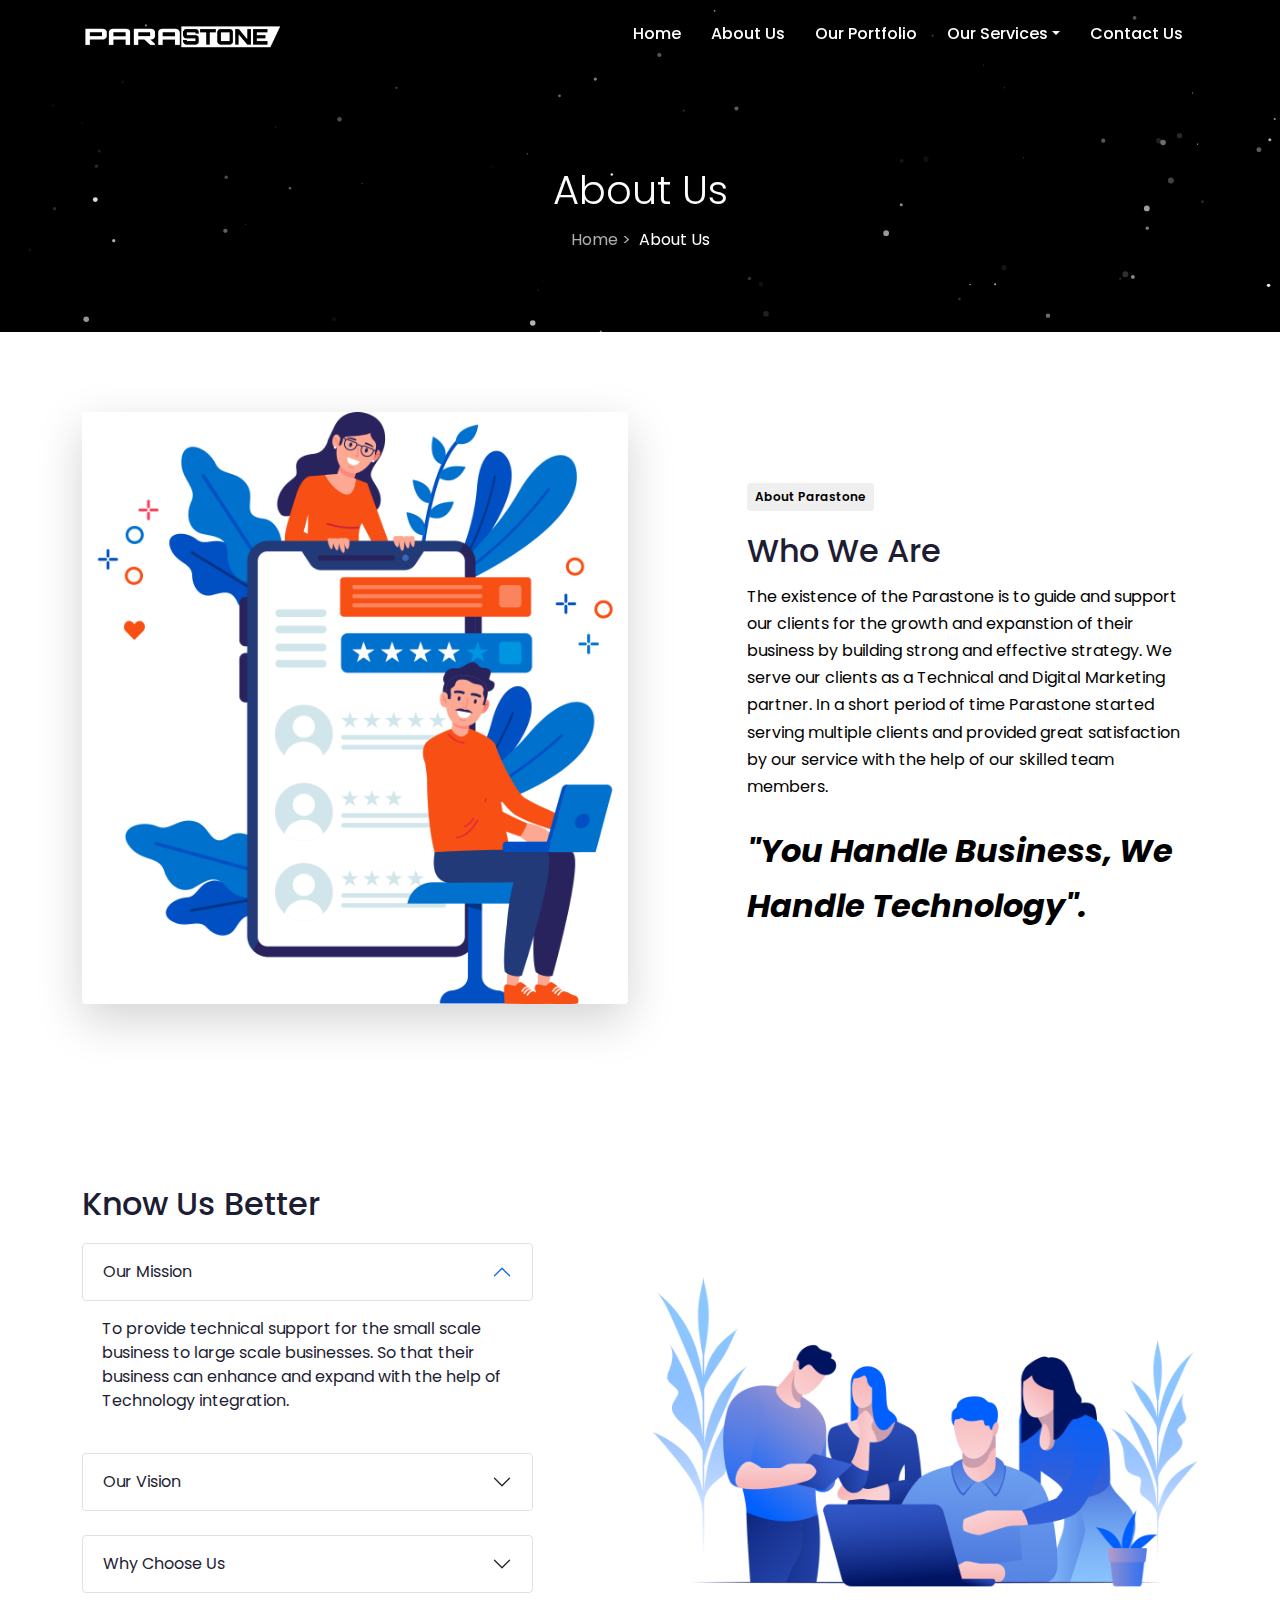
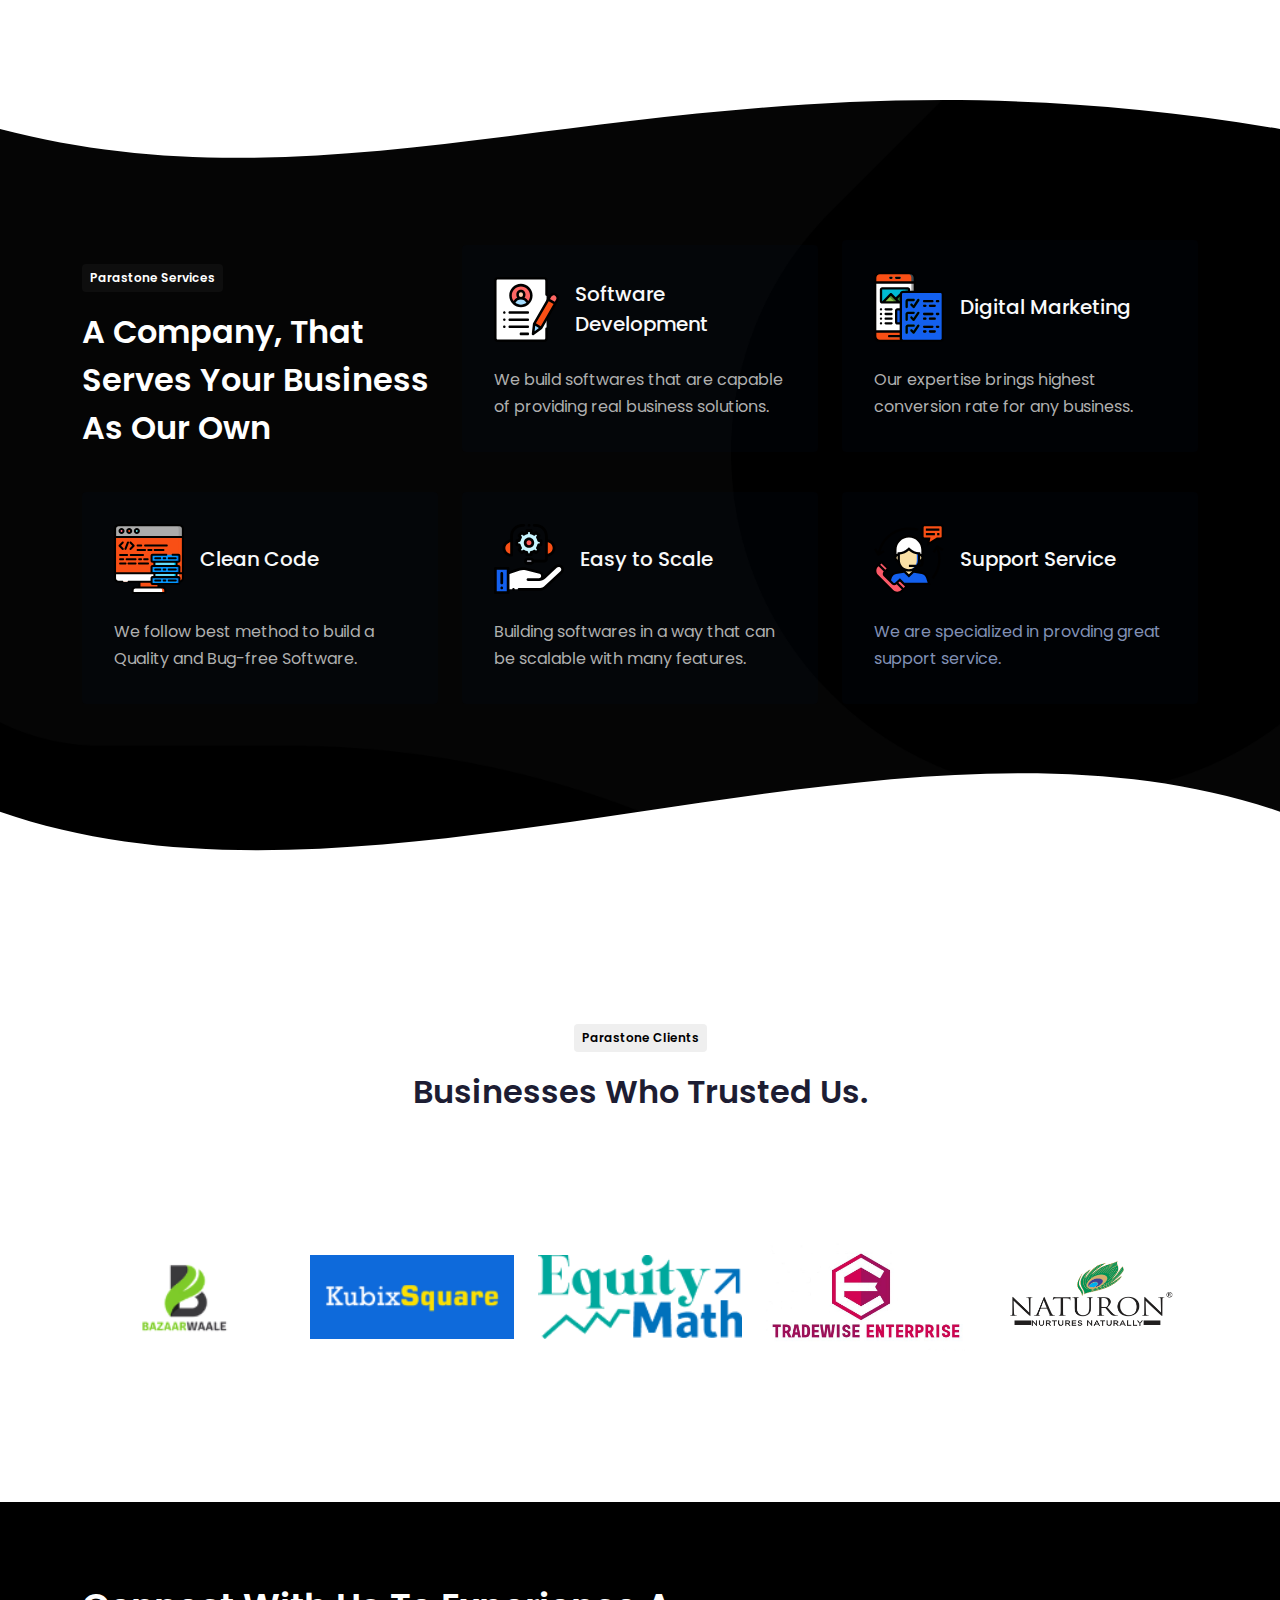
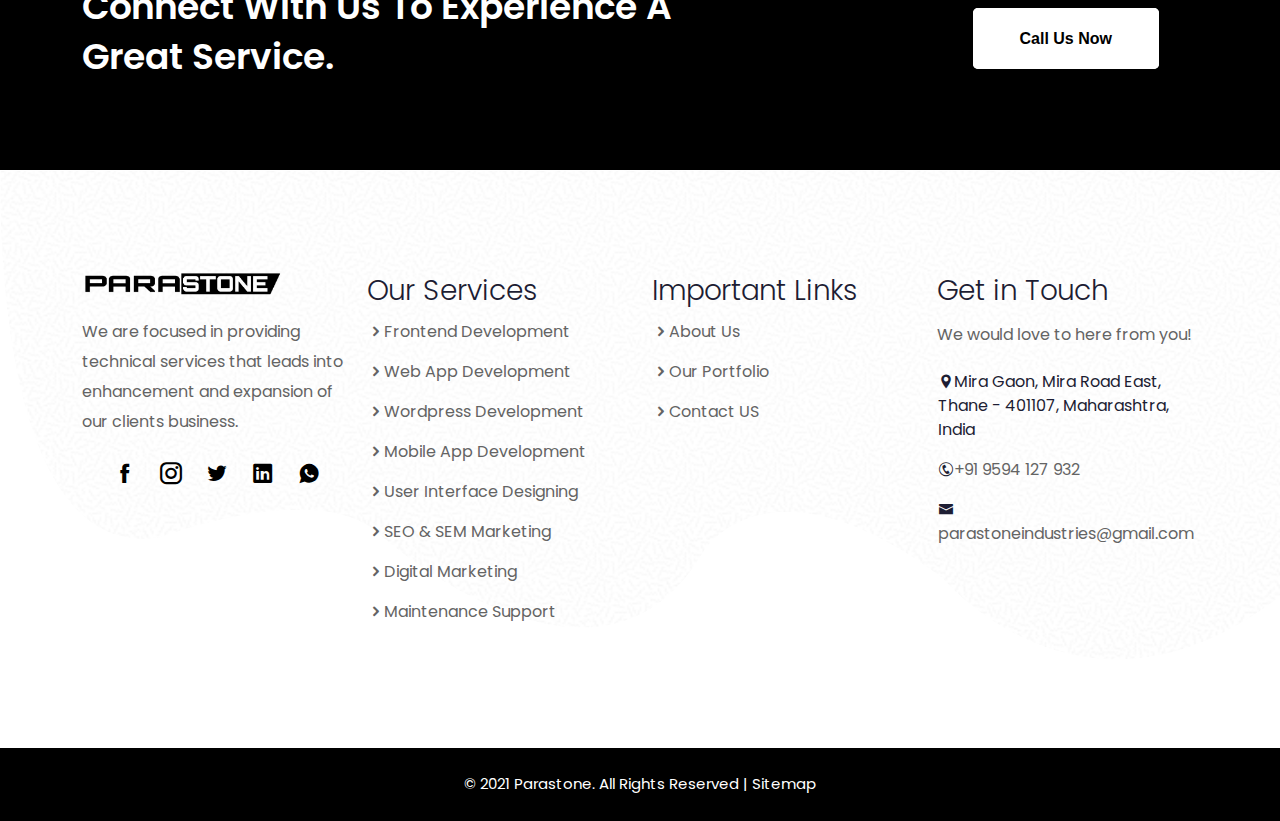
==== about-us.html @ 5f1b4619 "File Change Final" ====
<!DOCTYPE html>
<html lang="en">
  <head>
    <!-- meta tags -->
    <meta charset="utf-8" />
    <meta
      name="keywords"
      content="bootstrap 5, premium, multipurpose, sass, scss, saas, rtl"
    />
    <meta name="description" content="Bootstrap 5 Landing Page Template" />
    <meta name="author" content="www.themeht.com" />
    <meta name="viewport" content="width=device-width, initial-scale=1" />

    <!-- Title -->
    <title>About Us - Parastone</title>

    <!-- Favicon Icon -->
    <link rel="shortcut icon" href="assets/images/brand-logo/favicon.jpeg" />

    <!-- inject css start -->

    <!--== bootstrap -->
    <link
      href="assets/css/bootstrap.min.css"
      rel="stylesheet"
      type="text/css"
    />

    <!--== animate -->
    <link href="assets/css/animate.css" rel="stylesheet" type="text/css" />

    <!--== line-awesome -->
    <link
      href="assets/css/line-awesome.min.css"
      rel="stylesheet"
      type="text/css"
    />

    <!--== themify-icons -->
    <link
      href="assets/css/themify-icons.css"
      rel="stylesheet"
      type="text/css"
    />

    <!--== magnific-popup -->
    <link
      href="assets/css/magnific-popup.css"
      rel="stylesheet"
      type="text/css"
    />

    <!--== owl.carousel -->
    <link href="assets/css/owl.carousel.css" rel="stylesheet" type="text/css" />

    <!--== Iconfont Link -->
    <link rel="stylesheet" href="assets/icofont/icofont.css" />
    <link rel="stylesheet" href="assets/icofont/icofont.min.css" />

    <!--== lightslider -->
    <link
      href="assets/css/lightslider.min.css"
      rel="stylesheet"
      type="text/css"
    />

    <!--== spacing -->
    <link href="assets/css/spacing.css" rel="stylesheet" type="text/css" />

    <!--== theme.min -->
    <link href="assets/css/theme.min.css" rel="stylesheet" />

    <!-- inject css end -->
  </head>

  <body>
    <!-- page wrapper start -->

    <div class="page-wrapper">
      <!-- preloader start -->

      <div id="ht-preloader">
        <div class="loader clear-loader">
          <span></span>
          <span></span>
          <p>Parastone</p>
        </div>
      </div>

      <!-- preloader end -->

      <!--header start-->

      <header class="site-header navbar-dark">
        <div id="header-wrap" class="position-absolute w-100 z-index-1">
          <div class="container">
            <div class="row">
              <!--menu start-->
              <div class="col">
                <nav class="navbar navbar-expand-lg">
                  <a
                    class="navbar-brandlogo text-white h2 mb-0"
                    href="index.html"
                  >
                    <img
                      class="img-fluid"
                      src="assets/images/brand-logo/logo-transparent-invert.png"
                      alt="Parastone"
                      title="Parastone Logo"
                    />
                  </a>
                  <button
                    class="navbar-toggler"
                    type="button"
                    data-bs-toggle="collapse"
                    data-bs-target="#navbarNav"
                    aria-expanded="false"
                    aria-label="Toggle navigation"
                  >
                    <span class="navbar-toggler-icon"></span>
                  </button>
                  <div class="collapse navbar-collapse" id="navbarNav">
                    <ul class="navbar-nav ms-auto">
                      <li class="nav-item">
                        <a class="nav-link active" href="index.html">Home</a>
                      </li>
                      <li class="nav-item">
                        <a class="nav-link" href="about-us.html">About Us</a>
                      </li>

                      <li class="nav-item">
                        <a class="nav-link" href="our-portfolio.html"
                          >Our Portfolio</a
                        >
                      </li>

                      <li class="nav-item dropdown">
                        <a
                          class="nav-link dropdown-toggle"
                          href="#"
                          data-bs-toggle="dropdown"
                          >Our Services</a
                        >
                        <ul class="dropdown-menu">
                          <li>
                            <a
                              class="dropdown-item"
                              href="frontend-development.html"
                              >Frontend Development</a
                            >
                          </li>
                          <li>
                            <a
                              class="dropdown-item"
                              href="webapp-development.html"
                              >Web App Development</a
                            >
                          </li>
                          <li>
                            <a
                              class="dropdown-item"
                              href="wordpress-development.html"
                              >Wordpress Development</a
                            >
                          </li>
                          <li>
                            <a
                              class="dropdown-item"
                              href="mobileapp-development.html"
                              >Mobile App Development</a
                            >
                          </li>
                          <li>
                            <a
                              class="dropdown-item"
                              href="user-interface-designing.html"
                              >User Interface Designing</a
                            >
                          </li>
                          <li>
                            <a
                              class="dropdown-item"
                              href="seo-sem-marketing.html"
                              >SEO & SEM Marketing</a
                            >
                          </li>
                          <li>
                            <a
                              class="dropdown-item"
                              href="digital-marketing.html"
                              >Digital Marketing</a
                            >
                          </li>
                          <li>
                            <a
                              class="dropdown-item"
                              href="maintenance-support.html"
                              >Maintenance Support</a
                            >
                          </li>
                        </ul>
                      </li>
                      <li class="nav-item">
                        <a class="nav-link" href="contact-us.html"
                          >Contact Us</a
                        >
                      </li>
                    </ul>
                  </div>
                </nav>
              </div>
              <!--menu end-->
            </div>
          </div>
        </div>
      </header>

      <!--header end-->

      <!--hero section start-->

      <section class="position-relative">
        <div id="particles-js" class="other-page-hero"></div>
        <div class="container">
          <div class="row text-center">
            <div class="col page-banner-text">
              <h1>About Us</h1>
              <nav aria-label="breadcrumb">
                <ol
                  class="
                    breadcrumb
                    justify-content-center
                    bg-transparent
                    p-0
                    m-0
                  "
                >
                  <li class="breadcrumb-item">
                    <a class="breadcrumb-prev-page" href="index.html">Home ></a>
                  </li>
                  <li class="breadcrumb-item">About Us</li>
                </ol>
              </nav>
            </div>
          </div>
          <!-- / .row -->
        </div>
        <!-- / .container -->
      </section>

      <!--hero section end-->

      <!--body content start-->

      <div class="page-content">
        <!--about start-->

        <section class="pb-11">
          <div class="container">
            <div class="row align-items-center justify-content-between">
              <div class="col-12 col-lg-6 mb-6 mb-lg-0">
                <div class="row align-items-center">
                  <div class="col-12">
                    <img
                      src="assets/images/about/02.png"
                      class="img-fluid rounded shadow-lg"
                      alt="Parastone - About Us Hero Banner"
                    />
                  </div>
                </div>
              </div>
              <div class="col-12 col-lg-6 col-xl-5">
                <div>
                  <span class="badge badge-primary-soft p-2 font-w-6">
                    About Parastone
                  </span>
                  <h2 class="mt-3 font-w-5">Who We Are</h2>
                  <p class="mb-0 text-black">
                    The existence of the Parastone is to guide and support our
                    clients for the growth and expanstion of their business by
                    building strong and effective strategy. We serve our clients
                    as a Technical and Digital Marketing partner. In a short
                    period of time Parastone started serving multiple clients
                    and provided great satisfaction by our service with the help
                    of our skilled team members.
                  </p>

                  <p class="mt-4 mb-0 text-black text-custom">
                    "You Handle Business, We Handle Technology".
                  </p>
                </div>
              </div>
            </div>
          </div>
        </section>

        <!--about end-->

        <!--counter start-->

        <section>
          <div class="container">
            <h2 class="mt-3 font-w-5">Know Us Better</h2>
            <div class="row align-items-center justify-content-between">
              <div class="col-12 col-lg-6 col-xl-5">
                <div class="accordion" id="accordion">
                  <div class="accordion-item mb-4">
                    <h2 class="accordion-header" id="headingOne">
                      <button
                        class="
                          accordion-button
                          border
                          mb-0
                          bg-transparent
                          rounded
                          text-dark
                        "
                        type="button"
                        data-bs-toggle="collapse"
                        data-bs-target="#collapseOne"
                        aria-expanded="true"
                        aria-controls="collapseOne"
                      >
                        Our Mission
                      </button>
                    </h2>
                    <div
                      id="collapseOne"
                      class="accordion-collapse border-0 collapse show"
                      aria-labelledby="headingOne"
                      data-bs-parent="#accordion"
                    >
                      <div class="accordion-body">
                        To provide technical support for the small scale
                        business to large scale businesses. So that their
                        business can enhance and expand with the help of
                        Technology integration.
                      </div>
                    </div>
                  </div>
                  <div class="accordion-item mb-4">
                    <h2 class="accordion-header" id="headingTwo">
                      <button
                        class="
                          accordion-button
                          border
                          mb-0
                          bg-transparent
                          rounded
                          text-dark
                          collapsed
                        "
                        type="button"
                        data-bs-toggle="collapse"
                        data-bs-target="#collapseTwo"
                        aria-expanded="false"
                        aria-controls="collapseTwo"
                      >
                        Our Vision
                      </button>
                    </h2>
                    <div
                      id="collapseTwo"
                      class="accordion-collapse border-0 collapse"
                      aria-labelledby="headingTwo"
                      data-bs-parent="#accordion"
                    >
                      <div class="accordion-body">
                        To be most recognised, trusted and reliable Information
                        Technology and Digital Marketing service provider
                        company globally.
                      </div>
                    </div>
                  </div>
                  <div class="accordion-item">
                    <h2 class="accordion-header" id="headingThree">
                      <button
                        class="
                          accordion-button
                          border
                          mb-0
                          bg-transparent
                          rounded
                          text-dark
                          collapsed
                        "
                        type="button"
                        data-bs-toggle="collapse"
                        data-bs-target="#collapseThree"
                        aria-expanded="false"
                        aria-controls="collapseThree"
                      >
                        Why Choose Us
                      </button>
                    </h2>
                    <div
                      id="collapseThree"
                      class="accordion-collapse border-0 collapse"
                      aria-labelledby="headingThree"
                      data-bs-parent="#accordion"
                    >
                      <div class="accordion-body">
                        We analyze, plan and develop software solutions that
                        help the companies to focus on their businesses and
                        build strategical digital marketing funnels which brings
                        organic leads for the growth of the company.
                      </div>
                    </div>
                  </div>
                </div>
              </div>
              <div class="col-12 col-lg-6 mb-8 mb-lg-0">
                <div class="row">
                  <div class="about-us-section-two">
                    <img
                      class="img-fluid"
                      src="assets/images/about/parastone_about_image_2.png"
                      alt="Parastone - Know Us Better Banner"
                    />
                  </div>
                </div>
              </div>
            </div>
          </div>
        </section>

        <!--counter end-->

        <!--services start-->

        <section
          class="custom-pt-1 custom-pb-2 bg-dark position-relative"
          data-bg-img="assets/images/bg/02.png"
        >
          <div class="container">
            <div class="row align-items-end">
              <div class="col-lg-4 col-md-6 mb-8 mb-lg-0 text-white">
                <div>
                  <span
                    class="badge badge-primary-soft p-2 font-w-6 text-white"
                  >
                    Parastone Services
                  </span>
                  <h2 class="mt-3 mb-0">
                    A Company, That Serves Your Business As Our Own
                  </h2>
                </div>
              </div>
              <div class="col-lg-4 col-md-6">
                <div class="bg-primary-soft rounded p-5">
                  <div class="d-flex align-items-center mb-4">
                    <div class="me-3">
                      <img
                        class="img-fluid"
                        src="assets/images/icon/01.svg"
                        alt="Parastone Software Development Service"
                      />
                    </div>
                    <h5 class="m-0 text-light">Software Development</h5>
                  </div>
                  <p class="mb-0 grey-text">
                    We build softwares that are capable of providing real
                    business solutions.
                  </p>
                </div>
              </div>
              <div class="col-lg-4 col-md-6 mt-6 mt-md-0">
                <div class="bg-primary-soft rounded p-5">
                  <div class="d-flex align-items-center mb-4">
                    <div class="me-3">
                      <img
                        class="img-fluid"
                        src="assets/images/icon/02.svg"
                        alt="Parastone Digital Marketing Service"
                      />
                    </div>
                    <h5 class="m-0 text-light">Digital Marketing</h5>
                  </div>
                  <p class="mb-0 grey-text">
                    Our expertise brings highest conversion rate for any
                    business.
                  </p>
                </div>
              </div>
              <div class="col-lg-4 col-md-6 mt-6">
                <div class="bg-primary-soft rounded p-5">
                  <div class="d-flex align-items-center mb-4">
                    <div class="me-3">
                      <img
                        class="img-fluid"
                        src="assets/images/icon/03.svg"
                        alt="Clean Code"
                      />
                    </div>
                    <h5 class="m-0 text-light">Clean Code</h5>
                  </div>
                  <p class="mb-0 grey-text">
                    We follow best method to build a Quality and Bug-free
                    Software.
                  </p>
                </div>
              </div>
              <div class="col-lg-4 col-md-6 mt-6">
                <div class="bg-primary-soft rounded p-5">
                  <div class="d-flex align-items-center mb-4">
                    <div class="me-3">
                      <img
                        class="img-fluid"
                        src="assets/images/icon/04.svg"
                        alt="Easy to Scale Softwares"
                      />
                    </div>
                    <h5 class="m-0 text-light">Easy to Scale</h5>
                  </div>
                  <p class="mb-0 grey-text">
                    Building softwares in a way that can be scalable with many
                    features.
                  </p>
                </div>
              </div>
              <div class="col-lg-4 col-md-6 mt-6">
                <div class="bg-primary-soft rounded p-5">
                  <div class="d-flex align-items-center mb-4">
                    <div class="me-3">
                      <img
                        class="img-fluid"
                        src="assets/images/icon/05.svg"
                        alt="Support Service"
                      />
                    </div>
                    <h5 class="m-0 text-light">Support Service</h5>
                  </div>
                  <p class="mb-0">
                    We are specialized in provding great support service.
                  </p>
                </div>
              </div>
            </div>
          </div>
          <div class="shape-1" style="height: 150px; overflow: hidden">
            <svg
              viewBox="0 0 500 150"
              preserveAspectRatio="none"
              style="height: 100%; width: 100%"
            >
              <path
                d="M0.00,49.98 C150.00,150.00 271.49,-50.00 500.00,49.98 L500.00,0.00 L0.00,0.00 Z"
                style="stroke: none; fill: #fff"
              ></path>
            </svg>
          </div>
          <div class="shape-1 bottom" style="height: 200px; overflow: hidden">
            <svg
              viewBox="0 0 500 150"
              preserveAspectRatio="none"
              style="height: 100%; width: 100%"
            >
              <path
                d="M0.00,49.98 C150.00,150.00 349.20,-50.00 500.00,49.98 L500.00,150.00 L0.00,150.00 Z"
                style="stroke: none; fill: #fff"
              ></path>
            </svg>
          </div>
        </section>

        <!--services end-->

        <!--client start-->

        <section class="text-center">
          <div class="container">
            <div class="row justify-content-center text-center">
              <div class="col-12 col-md-12 col-lg-8 mb-8 mb-lg-0">
                <div class="mb-8">
                  <span class="badge badge-primary-soft p-2 font-w-6">
                    Parastone Clients
                  </span>
                  <h2 class="mt-3">Businesses Who Trusted Us.</h2>
                </div>
              </div>
            </div>
            <div class="row">
              <div class="col-xs-12 col-sm-12 col-md-6 col-lg col-xl">
                <div class="clients-logo">
                  <img
                    class="img-fluid"
                    src="assets/images/client/bazaarwaale-logo.png"
                    alt="BazaarWaale"
                  />
                </div>
              </div>
              <div class="col-xs-12 col-sm-12 col-md-6 col-lg col-xl">
                <div class="clients-logo">
                  <img
                    class="img-fluid"
                    src="assets/images/client/kubixsquare-logo.png"
                    alt="KubixSquare"
                  />
                </div>
              </div>
              <div class="col-xs-12 col-sm-12 col-md-6 col-lg col-xl">
                <div class="clients-logo">
                  <img
                    class="img-fluid"
                    src="assets/images/client/equitymathlogo.png"
                    alt="Equity Math"
                  />
                </div>
              </div>
              <div class="col-xs-12 col-sm-12 col-md-6 col-lg col-xl">
                <div class="clients-logo">
                  <img
                    class="img-fluid"
                    src="assets/images/client/tradewise-logo.jpeg"
                    alt="Tradewise Enterprise"
                  />
                </div>
              </div>
              <div class="col-xs-12 col-sm-12 col-md-6 col-lg col-xl">
                <div class="clients-logo">
                  <img
                    class="img-fluid"
                    src="assets/images/client/naturonlogo.png"
                    alt="Naturon Healthcare Limited"
                  />
                </div>
              </div>
            </div>
          </div>
        </section>

        <!--client end-->

        <!-- Quote Section Starts -->
        <div class="section-nine">
          <div class="container">
            <div class="row">
              <div class="col-lg-7">
                <div class="section-nine-content">
                  <h2>Connect With Us To Experience A Great Service.</h2>
                </div>
              </div>

              <div class="col-lg-5">
                <div class="section-nine-contact-btn">
                  <a href="tel:+919594127932">Call Us Now</a>
                </div>
              </div>
            </div>
          </div>
        </div>

        <!-- Quote Section Ends -->
      </div>

      <!--body content end-->

      <!-- Footer Starts -->

      <footer>
        <div
          id="footer-one"
          style="
            background-image: url('assets/images/footer-image/footer1_bg.png');
            background-repeat: no-repeat;
            object-fit: cover;
          "
        >
          <div class="top-footer">
            <div class="container">
              <div class="row">
                <div class="col-lg-3 col-sm-6 col-12">
                  <div id="footer-image">
                    <img
                      width="200"
                      src="assets/images/brand-logo/logo-transparent.png"
                    />
                  </div>

                  <div class="company-address">
                    We are focused in providing technical services that leads
                    into enhancement and expansion of our clients business.
                  </div>

                  <ul class="footer-social-media">
                    <li>
                      <a
                        href="https://www.facebook.com/parastone.in"
                        target="_blank"
                        ><i class="icofont-facebook"></i
                      ></a>
                    </li>

                    <li>
                      <a
                        href="https://www.instagram.com/parastone/"
                        target="_blank"
                        ><i class="icofont-instagram"></i
                      ></a>
                    </li>

                    <li>
                      <a href="https://twitter.com/parastone_in" target="_blank"
                        ><i class="icofont-twitter"></i
                      ></a>
                    </li>

                    <li>
                      <a href="#" target="_blank"
                        ><i class="icofont-linkedin"></i
                      ></a>
                    </li>

                    <li>
                      <a href="https://wa.me/+919594127932" target="_blank"
                        ><i class="icofont-whatsapp"></i
                      ></a>
                    </li>
                  </ul>
                </div>

                <div class="col-lg-3 col-sm-6 col-12">
                  <div class="footer-list-title">
                    <h3>Our Services</h3>
                    <div class="footer-list">
                      <ul>
                        <li>
                          <a href="frontend-development.html"
                            ><i class="icofont-rounded-right"></i>Frontend
                            Development</a
                          >
                        </li>

                        <li>
                          <a href="webapp-development.html"
                            ><i class="icofont-rounded-right"></i>Web App
                            Development</a
                          >
                        </li>

                        <li>
                          <a href="wordpress-development.html"
                            ><i class="icofont-rounded-right"></i>Wordpress
                            Development</a
                          >
                        </li>

                        <li>
                          <a href="mobileapp-development.html"
                            ><i class="icofont-rounded-right"></i>Mobile App
                            Development</a
                          >
                        </li>

                        <li>
                          <a href="user-interface-designing.html"
                            ><i class="icofont-rounded-right"></i>User Interface
                            Designing</a
                          >
                        </li>
                        <li>
                          <a href="seo-sem-marketing.html"
                            ><i class="icofont-rounded-right"></i>SEO & SEM
                            Marketing</a
                          >
                        </li>
                        <li>
                          <a href="digital-marketing.html"
                            ><i class="icofont-rounded-right"></i>Digital
                            Marketing</a
                          >
                        </li>

                        <li>
                          <a href="maintenance-support.html"
                            ><i class="icofont-rounded-right"></i>Maintenance
                            Support</a
                          >
                        </li>
                      </ul>
                    </div>
                  </div>
                </div>

                <div class="col-lg-3 col-sm-6 col-12">
                  <div class="footer-list-title">
                    <h3>Important Links</h3>
                    <div class="footer-list">
                      <ul>
                        <li>
                          <a href="about-us.html"
                            ><i class="icofont-rounded-right"></i>About Us</a
                          >
                        </li>

                        <li>
                          <a href="our-portfolio.html"
                            ><i class="icofont-rounded-right"></i>Our
                            Portfolio</a
                          >
                        </li>

                        <li>
                          <a href="contact-us.html"
                            ><i class="icofont-rounded-right"></i>Contact US</a
                          >
                        </li>
                      </ul>
                    </div>
                  </div>
                </div>

                <div class="col-lg-3 col-sm-6 col-12">
                  <div class="footer-list-title">
                    <h3>Get in Touch</h3>

                    <div class="company-address">
                      We would love to here from you!
                    </div>
                    <div class="footer-list">
                      <ul>
                        <li>
                          <i class="icofont-location-pin icon-space"></i
                          ><span class="contact-details"
                            >Mira Gaon, Mira Road East, Thane - 401107,
                            Maharashtra, India</span
                          >
                        </li>

                        <li>
                          <i class="icofont-phone-circle icon-space"></i
                          ><span class="contact-details"
                            ><a href="tel:+919594127932">+91 9594 127 932</a>
                          </span>
                        </li>

                        <li>
                          <i class="icofont-envelope icon-space"></i>
                          <span class="contact-details"
                            ><a href="mailto:parastoneindustries@gmail.com"
                              >parastoneindustries@gmail.com</a
                            ></span
                          >
                        </li>
                      </ul>
                    </div>
                  </div>
                </div>
              </div>
            </div>
          </div>
        </div>

        <div class="footer-bottom">
          <div class="container">
            <div class="copyright">
              © 2021 Parastone. All Rights Reserved |
              <span><a href="sitemap.html">Sitemap</a></span>
            </div>
          </div>
        </div>
      </footer>
      <!--footer end-->
    </div>

    <!-- page wrapper end -->

    <!--back-to-top start-->

    <div class="scroll-top">
      <a class="smoothscroll" href="#top"><i class="las la-angle-up"></i></a>
    </div>

    <!--back-to-top end-->

    <!-- inject js start -->

    <script src="assets/js/theme-plugin.js"></script>
    <script src="assets/js/theme-script.js"></script>

    <!-- inject js end -->
  </body>
</html>
---- assets/css/line-awesome.min.css ----
.la,.lab,.lad,.lal,.lar,.las{-moz-osx-font-smoothing:grayscale;-webkit-font-smoothing:antialiased;display:inline-block;font-style:normal;font-variant:normal;text-rendering:auto;line-height:1}.la-lg{font-size:1.33333em;line-height:.75em;vertical-align:-.0667em}.la-xs{font-size:.75em}.la-sm{font-size:.875em}.la-1x{font-size:1em}.la-2x{font-size:2em}.la-3x{font-size:3em}.la-4x{font-size:4em}.la-5x{font-size:5em}.la-6x{font-size:6em}.la-7x{font-size:7em}.la-8x{font-size:8em}.la-9x{font-size:9em}.la-10x{font-size:10em}.la-fw{text-align:center;width:1.25em}.la-ul{list-style-type:none;margin-left:2.5em;padding-left:0}.la-ul>li{position:relative}.la-li{left:-2em;position:absolute;text-align:center;width:2em;line-height:inherit}.la-border{border:solid .08em #eee;border-radius:.1em;padding:.2em .25em .15em}.la-pull-left{float:left}.la-pull-right{float:right}.la.la-pull-left,.lab.la-pull-left,.lal.la-pull-left,.lar.la-pull-left,.las.la-pull-left{margin-right:.3em}.la.la-pull-right,.lab.la-pull-right,.lal.la-pull-right,.lar.la-pull-right,.las.la-pull-right{margin-left:.3em}.la-spin{-webkit-animation:la-spin 2s infinite linear;animation:la-spin 2s infinite linear}.la-pulse{-webkit-animation:la-spin 1s infinite steps(8);animation:la-spin 1s infinite steps(8)}@-webkit-keyframes la-spin{0%{-webkit-transform:rotate(0);transform:rotate(0)}100%{-webkit-transform:rotate(360deg);transform:rotate(360deg)}}@keyframes la-spin{0%{-webkit-transform:rotate(0);transform:rotate(0)}100%{-webkit-transform:rotate(360deg);transform:rotate(360deg)}}.la-rotate-90{-webkit-transform:rotate(90deg);transform:rotate(90deg)}.la-rotate-180{-webkit-transform:rotate(180deg);transform:rotate(180deg)}.la-rotate-270{-webkit-transform:rotate(270deg);transform:rotate(270deg)}.la-flip-horizontal{-webkit-transform:scale(-1,1);transform:scale(-1,1)}.la-flip-vertical{-webkit-transform:scale(1,-1);transform:scale(1,-1)}.la-flip-both,.la-flip-horizontal.la-flip-vertical{-webkit-transform:scale(-1,-1);transform:scale(-1,-1)}:root .la-flip-both,:root .la-flip-horizontal,:root .la-flip-vertical,:root .la-rotate-180,:root .la-rotate-270,:root .la-rotate-90{-webkit-filter:none;filter:none}.la-stack{display:inline-block;height:2em;line-height:2em;position:relative;vertical-align:middle;width:2.5em}.la-stack-1x,.la-stack-2x{left:0;position:absolute;text-align:center;width:100%}.la-stack-1x{line-height:inherit}.la-stack-2x{font-size:2em}.la-inverse{color:#fff}.la-500px:before{content:"\f26e"}.la-accessible-icon:before{content:"\f368"}.la-accusoft:before{content:"\f369"}.la-acquisitions-incorporated:before{content:"\f6af"}.la-ad:before{content:"\f641"}.la-address-book:before{content:"\f2b9"}.la-address-card:before{content:"\f2bb"}.la-adjust:before{content:"\f042"}.la-adn:before{content:"\f170"}.la-adobe:before{content:"\f778"}.la-adversal:before{content:"\f36a"}.la-affiliatetheme:before{content:"\f36b"}.la-air-freshener:before{content:"\f5d0"}.la-airbnb:before{content:"\f834"}.la-algolia:before{content:"\f36c"}.la-align-center:before{content:"\f037"}.la-align-justify:before{content:"\f039"}.la-align-left:before{content:"\f036"}.la-align-right:before{content:"\f038"}.la-alipay:before{content:"\f642"}.la-allergies:before{content:"\f461"}.la-amazon:before{content:"\f270"}.la-amazon-pay:before{content:"\f42c"}.la-ambulance:before{content:"\f0f9"}.la-american-sign-language-interpreting:before{content:"\f2a3"}.la-amilia:before{content:"\f36d"}.la-anchor:before{content:"\f13d"}.la-android:before{content:"\f17b"}.la-angellist:before{content:"\f209"}.la-angle-double-down:before{content:"\f103"}.la-angle-double-left:before{content:"\f100"}.la-angle-double-right:before{content:"\f101"}.la-angle-double-up:before{content:"\f102"}.la-angle-down:before{content:"\f107"}.la-angle-left:before{content:"\f104"}.la-angle-right:before{content:"\f105"}.la-angle-up:before{content:"\f106"}.la-angry:before{content:"\f556"}.la-angrycreative:before{content:"\f36e"}.la-angular:before{content:"\f420"}.la-ankh:before{content:"\f644"}.la-app-store:before{content:"\f36f"}.la-app-store-ios:before{content:"\f370"}.la-apper:before{content:"\f371"}.la-apple:before{content:"\f179"}.la-apple-alt:before{content:"\f5d1"}.la-apple-pay:before{content:"\f415"}.la-archive:before{content:"\f187"}.la-archway:before{content:"\f557"}.la-arrow-alt-circle-down:before{content:"\f358"}.la-arrow-alt-circle-left:before{content:"\f359"}.la-arrow-alt-circle-right:before{content:"\f35a"}.la-arrow-alt-circle-up:before{content:"\f35b"}.la-arrow-circle-down:before{content:"\f0ab"}.la-arrow-circle-left:before{content:"\f0a8"}.la-arrow-circle-right:before{content:"\f0a9"}.la-arrow-circle-up:before{content:"\f0aa"}.la-arrow-down:before{content:"\f063"}.la-arrow-left:before{content:"\f060"}.la-arrow-right:before{content:"\f061"}.la-arrow-up:before{content:"\f062"}.la-arrows-alt:before{content:"\f0b2"}.la-arrows-alt-h:before{content:"\f337"}.la-arrows-alt-v:before{content:"\f338"}.la-artstation:before{content:"\f77a"}.la-assistive-listening-systems:before{content:"\f2a2"}.la-asterisk:before{content:"\f069"}.la-asymmetrik:before{content:"\f372"}.la-at:before{content:"\f1fa"}.la-atlas:before{content:"\f558"}.la-atlassian:before{content:"\f77b"}.la-atom:before{content:"\f5d2"}.la-audible:before{content:"\f373"}.la-audio-description:before{content:"\f29e"}.la-autoprefixer:before{content:"\f41c"}.la-avianex:before{content:"\f374"}.la-aviato:before{content:"\f421"}.la-award:before{content:"\f559"}.la-aws:before{content:"\f375"}.la-baby:before{content:"\f77c"}.la-baby-carriage:before{content:"\f77d"}.la-backspace:before{content:"\f55a"}.la-backward:before{content:"\f04a"}.la-bacon:before{content:"\f7e5"}.la-balance-scale:before{content:"\f24e"}.la-balance-scale-left:before{content:"\f515"}.la-balance-scale-right:before{content:"\f516"}.la-ban:before{content:"\f05e"}.la-band-aid:before{content:"\f462"}.la-bandcamp:before{content:"\f2d5"}.la-barcode:before{content:"\f02a"}.la-bars:before{content:"\f0c9"}.la-baseball-ball:before{content:"\f433"}.la-basketball-ball:before{content:"\f434"}.la-bath:before{content:"\f2cd"}.la-battery-empty:before{content:"\f244"}.la-battery-full:before{content:"\f240"}.la-battery-half:before{content:"\f242"}.la-battery-quarter:before{content:"\f243"}.la-battery-three-quarters:before{content:"\f241"}.la-battle-net:before{content:"\f835"}.la-bed:before{content:"\f236"}.la-beer:before{content:"\f0fc"}.la-behance:before{content:"\f1b4"}.la-behance-square:before{content:"\f1b5"}.la-bell:before{content:"\f0f3"}.la-bell-slash:before{content:"\f1f6"}.la-bezier-curve:before{content:"\f55b"}.la-bible:before{content:"\f647"}.la-bicycle:before{content:"\f206"}.la-biking:before{content:"\f84a"}.la-bimobject:before{content:"\f378"}.la-binoculars:before{content:"\f1e5"}.la-biohazard:before{content:"\f780"}.la-birthday-cake:before{content:"\f1fd"}.la-bitbucket:before{content:"\f171"}.la-bitcoin:before{content:"\f379"}.la-bity:before{content:"\f37a"}.la-black-tie:before{content:"\f27e"}.la-blackberry:before{content:"\f37b"}.la-blender:before{content:"\f517"}.la-blender-phone:before{content:"\f6b6"}.la-blind:before{content:"\f29d"}.la-blog:before{content:"\f781"}.la-blogger:before{content:"\f37c"}.la-blogger-b:before{content:"\f37d"}.la-bluetooth:before{content:"\f293"}.la-bluetooth-b:before{content:"\f294"}.la-bold:before{content:"\f032"}.la-bolt:before{content:"\f0e7"}.la-bomb:before{content:"\f1e2"}.la-bone:before{content:"\f5d7"}.la-bong:before{content:"\f55c"}.la-book:before{content:"\f02d"}.la-book-dead:before{content:"\f6b7"}.la-book-medical:before{content:"\f7e6"}.la-book-open:before{content:"\f518"}.la-book-reader:before{content:"\f5da"}.la-bookmark:before{content:"\f02e"}.la-bootstrap:before{content:"\f836"}.la-border-all:before{content:"\f84c"}.la-border-none:before{content:"\f850"}.la-border-style:before{content:"\f853"}.la-bowling-ball:before{content:"\f436"}.la-box:before{content:"\f466"}.la-box-open:before{content:"\f49e"}.la-boxes:before{content:"\f468"}.la-braille:before{content:"\f2a1"}.la-brain:before{content:"\f5dc"}.la-bread-slice:before{content:"\f7ec"}.la-briefcase:before{content:"\f0b1"}.la-briefcase-medical:before{content:"\f469"}.la-broadcast-tower:before{content:"\f519"}.la-broom:before{content:"\f51a"}.la-brush:before{content:"\f55d"}.la-btc:before{content:"\f15a"}.la-buffer:before{content:"\f837"}.la-bug:before{content:"\f188"}.la-building:before{content:"\f1ad"}.la-bullhorn:before{content:"\f0a1"}.la-bullseye:before{content:"\f140"}.la-burn:before{content:"\f46a"}.la-buromobelexperte:before{content:"\f37f"}.la-bus:before{content:"\f207"}.la-bus-alt:before{content:"\f55e"}.la-business-time:before{content:"\f64a"}.la-buy-n-large:before{content:"\f8a6"}.la-buysellads:before{content:"\f20d"}.la-calculator:before{content:"\f1ec"}.la-calendar:before{content:"\f133"}.la-calendar-alt:before{content:"\f073"}.la-calendar-check:before{content:"\f274"}.la-calendar-day:before{content:"\f783"}.la-calendar-minus:before{content:"\f272"}.la-calendar-plus:before{content:"\f271"}.la-calendar-times:before{content:"\f273"}.la-calendar-week:before{content:"\f784"}.la-camera:before{content:"\f030"}.la-camera-retro:before{content:"\f083"}.la-campground:before{content:"\f6bb"}.la-canadian-maple-leaf:before{content:"\f785"}.la-candy-cane:before{content:"\f786"}.la-cannabis:before{content:"\f55f"}.la-capsules:before{content:"\f46b"}.la-car:before{content:"\f1b9"}.la-car-alt:before{content:"\f5de"}.la-car-battery:before{content:"\f5df"}.la-car-crash:before{content:"\f5e1"}.la-car-side:before{content:"\f5e4"}.la-caret-down:before{content:"\f0d7"}.la-caret-left:before{content:"\f0d9"}.la-caret-right:before{content:"\f0da"}.la-caret-square-down:before{content:"\f150"}.la-caret-square-left:before{content:"\f191"}.la-caret-square-right:before{content:"\f152"}.la-caret-square-up:before{content:"\f151"}.la-caret-up:before{content:"\f0d8"}.la-carrot:before{content:"\f787"}.la-cart-arrow-down:before{content:"\f218"}.la-cart-plus:before{content:"\f217"}.la-cash-register:before{content:"\f788"}.la-cat:before{content:"\f6be"}.la-cc-amazon-pay:before{content:"\f42d"}.la-cc-amex:before{content:"\f1f3"}.la-cc-apple-pay:before{content:"\f416"}.la-cc-diners-club:before{content:"\f24c"}.la-cc-discover:before{content:"\f1f2"}.la-cc-jcb:before{content:"\f24b"}.la-cc-mastercard:before{content:"\f1f1"}.la-cc-paypal:before{content:"\f1f4"}.la-cc-stripe:before{content:"\f1f5"}.la-cc-visa:before{content:"\f1f0"}.la-centercode:before{content:"\f380"}.la-centos:before{content:"\f789"}.la-certificate:before{content:"\f0a3"}.la-chair:before{content:"\f6c0"}.la-chalkboard:before{content:"\f51b"}.la-chalkboard-teacher:before{content:"\f51c"}.la-charging-station:before{content:"\f5e7"}.la-chart-area:before{content:"\f1fe"}.la-chart-bar:before{content:"\f080"}.la-chart-line:before{content:"\f201"}.la-chart-pie:before{content:"\f200"}.la-check:before{content:"\f00c"}.la-check-circle:before{content:"\f058"}.la-check-double:before{content:"\f560"}.la-check-square:before{content:"\f14a"}.la-cheese:before{content:"\f7ef"}.la-chess:before{content:"\f439"}.la-chess-bishop:before{content:"\f43a"}.la-chess-board:before{content:"\f43c"}.la-chess-king:before{content:"\f43f"}.la-chess-knight:before{content:"\f441"}.la-chess-pawn:before{content:"\f443"}.la-chess-queen:before{content:"\f445"}.la-chess-rook:before{content:"\f447"}.la-chevron-circle-down:before{content:"\f13a"}.la-chevron-circle-left:before{content:"\f137"}.la-chevron-circle-right:before{content:"\f138"}.la-chevron-circle-up:before{content:"\f139"}.la-chevron-down:before{content:"\f078"}.la-chevron-left:before{content:"\f053"}.la-chevron-right:before{content:"\f054"}.la-chevron-up:before{content:"\f077"}.la-child:before{content:"\f1ae"}.la-chrome:before{content:"\f268"}.la-chromecast:before{content:"\f838"}.la-church:before{content:"\f51d"}.la-circle:before{content:"\f111"}.la-circle-notch:before{content:"\f1ce"}.la-city:before{content:"\f64f"}.la-clinic-medical:before{content:"\f7f2"}.la-clipboard:before{content:"\f328"}.la-clipboard-check:before{content:"\f46c"}.la-clipboard-list:before{content:"\f46d"}.la-clock:before{content:"\f017"}.la-clone:before{content:"\f24d"}.la-closed-captioning:before{content:"\f20a"}.la-cloud:before{content:"\f0c2"}.la-cloud-download-alt:before{content:"\f381"}.la-cloud-meatball:before{content:"\f73b"}.la-cloud-moon:before{content:"\f6c3"}.la-cloud-moon-rain:before{content:"\f73c"}.la-cloud-rain:before{content:"\f73d"}.la-cloud-showers-heavy:before{content:"\f740"}.la-cloud-sun:before{content:"\f6c4"}.la-cloud-sun-rain:before{content:"\f743"}.la-cloud-upload-alt:before{content:"\f382"}.la-cloudscale:before{content:"\f383"}.la-cloudsmith:before{content:"\f384"}.la-cloudversify:before{content:"\f385"}.la-cocktail:before{content:"\f561"}.la-code:before{content:"\f121"}.la-code-branch:before{content:"\f126"}.la-codepen:before{content:"\f1cb"}.la-codiepie:before{content:"\f284"}.la-coffee:before{content:"\f0f4"}.la-cog:before{content:"\f013"}.la-cogs:before{content:"\f085"}.la-coins:before{content:"\f51e"}.la-columns:before{content:"\f0db"}.la-comment:before{content:"\f075"}.la-comment-alt:before{content:"\f27a"}.la-comment-dollar:before{content:"\f651"}.la-comment-dots:before{content:"\f4ad"}.la-comment-medical:before{content:"\f7f5"}.la-comment-slash:before{content:"\f4b3"}.la-comments:before{content:"\f086"}.la-comments-dollar:before{content:"\f653"}.la-compact-disc:before{content:"\f51f"}.la-compass:before{content:"\f14e"}.la-compress:before{content:"\f066"}.la-compress-arrows-alt:before{content:"\f78c"}.la-concierge-bell:before{content:"\f562"}.la-confluence:before{content:"\f78d"}.la-connectdevelop:before{content:"\f20e"}.la-contao:before{content:"\f26d"}.la-cookie:before{content:"\f563"}.la-cookie-bite:before{content:"\f564"}.la-copy:before{content:"\f0c5"}.la-copyright:before{content:"\f1f9"}.la-cotton-bureau:before{content:"\f89e"}.la-couch:before{content:"\f4b8"}.la-cpanel:before{content:"\f388"}.la-creative-commons:before{content:"\f25e"}.la-creative-commons-by:before{content:"\f4e7"}.la-creative-commons-nc:before{content:"\f4e8"}.la-creative-commons-nc-eu:before{content:"\f4e9"}.la-creative-commons-nc-jp:before{content:"\f4ea"}.la-creative-commons-nd:before{content:"\f4eb"}.la-creative-commons-pd:before{content:"\f4ec"}.la-creative-commons-pd-alt:before{content:"\f4ed"}.la-creative-commons-remix:before{content:"\f4ee"}.la-creative-commons-sa:before{content:"\f4ef"}.la-creative-commons-sampling:before{content:"\f4f0"}.la-creative-commons-sampling-plus:before{content:"\f4f1"}.la-creative-commons-share:before{content:"\f4f2"}.la-creative-commons-zero:before{content:"\f4f3"}.la-credit-card:before{content:"\f09d"}.la-critical-role:before{content:"\f6c9"}.la-crop:before{content:"\f125"}.la-crop-alt:before{content:"\f565"}.la-cross:before{content:"\f654"}.la-crosshairs:before{content:"\f05b"}.la-crow:before{content:"\f520"}.la-crown:before{content:"\f521"}.la-crutch:before{content:"\f7f7"}.la-css3:before{content:"\f13c"}.la-css3-alt:before{content:"\f38b"}.la-cube:before{content:"\f1b2"}.la-cubes:before{content:"\f1b3"}.la-cut:before{content:"\f0c4"}.la-cuttlefish:before{content:"\f38c"}.la-d-and-d:before{content:"\f38d"}.la-d-and-d-beyond:before{content:"\f6ca"}.la-dashcube:before{content:"\f210"}.la-database:before{content:"\f1c0"}.la-deaf:before{content:"\f2a4"}.la-delicious:before{content:"\f1a5"}.la-democrat:before{content:"\f747"}.la-deploydog:before{content:"\f38e"}.la-deskpro:before{content:"\f38f"}.la-desktop:before{content:"\f108"}.la-dev:before{content:"\f6cc"}.la-deviantart:before{content:"\f1bd"}.la-dharmachakra:before{content:"\f655"}.la-dhl:before{content:"\f790"}.la-diagnoses:before{content:"\f470"}.la-diaspora:before{content:"\f791"}.la-dice:before{content:"\f522"}.la-dice-d20:before{content:"\f6cf"}.la-dice-d6:before{content:"\f6d1"}.la-dice-five:before{content:"\f523"}.la-dice-four:before{content:"\f524"}.la-dice-one:before{content:"\f525"}.la-dice-six:before{content:"\f526"}.la-dice-three:before{content:"\f527"}.la-dice-two:before{content:"\f528"}.la-digg:before{content:"\f1a6"}.la-digital-ocean:before{content:"\f391"}.la-digital-tachograph:before{content:"\f566"}.la-directions:before{content:"\f5eb"}.la-discord:before{content:"\f392"}.la-discourse:before{content:"\f393"}.la-divide:before{content:"\f529"}.la-dizzy:before{content:"\f567"}.la-dna:before{content:"\f471"}.la-dochub:before{content:"\f394"}.la-docker:before{content:"\f395"}.la-dog:before{content:"\f6d3"}.la-dollar-sign:before{content:"\f155"}.la-dolly:before{content:"\f472"}.la-dolly-flatbed:before{content:"\f474"}.la-donate:before{content:"\f4b9"}.la-door-closed:before{content:"\f52a"}.la-door-open:before{content:"\f52b"}.la-dot-circle:before{content:"\f192"}.la-dove:before{content:"\f4ba"}.la-download:before{content:"\f019"}.la-draft2digital:before{content:"\f396"}.la-drafting-compass:before{content:"\f568"}.la-dragon:before{content:"\f6d5"}.la-draw-polygon:before{content:"\f5ee"}.la-dribbble:before{content:"\f17d"}.la-dribbble-square:before{content:"\f397"}.la-dropbox:before{content:"\f16b"}.la-drum:before{content:"\f569"}.la-drum-steelpan:before{content:"\f56a"}.la-drumstick-bite:before{content:"\f6d7"}.la-drupal:before{content:"\f1a9"}.la-dumbbell:before{content:"\f44b"}.la-dumpster:before{content:"\f793"}.la-dumpster-fire:before{content:"\f794"}.la-dungeon:before{content:"\f6d9"}.la-dyalog:before{content:"\f399"}.la-earlybirds:before{content:"\f39a"}.la-ebay:before{content:"\f4f4"}.la-edge:before{content:"\f282"}.la-edit:before{content:"\f044"}.la-egg:before{content:"\f7fb"}.la-eject:before{content:"\f052"}.la-elementor:before{content:"\f430"}.la-ellipsis-h:before{content:"\f141"}.la-ellipsis-v:before{content:"\f142"}.la-ello:before{content:"\f5f1"}.la-ember:before{content:"\f423"}.la-empire:before{content:"\f1d1"}.la-envelope:before{content:"\f0e0"}.la-envelope-open:before{content:"\f2b6"}.la-envelope-open-text:before{content:"\f658"}.la-envelope-square:before{content:"\f199"}.la-envira:before{content:"\f299"}.la-equals:before{content:"\f52c"}.la-eraser:before{content:"\f12d"}.la-erlang:before{content:"\f39d"}.la-ethereum:before{content:"\f42e"}.la-ethernet:before{content:"\f796"}.la-etsy:before{content:"\f2d7"}.la-euro-sign:before{content:"\f153"}.la-evernote:before{content:"\f839"}.la-exchange-alt:before{content:"\f362"}.la-exclamation:before{content:"\f12a"}.la-exclamation-circle:before{content:"\f06a"}.la-exclamation-triangle:before{content:"\f071"}.la-expand:before{content:"\f065"}.la-expand-arrows-alt:before{content:"\f31e"}.la-expeditedssl:before{content:"\f23e"}.la-external-link-alt:before{content:"\f35d"}.la-external-link-square-alt:before{content:"\f360"}.la-eye:before{content:"\f06e"}.la-eye-dropper:before{content:"\f1fb"}.la-eye-slash:before{content:"\f070"}.la-facebook:before{content:"\f09a"}.la-facebook-f:before{content:"\f39e"}.la-facebook-messenger:before{content:"\f39f"}.la-facebook-square:before{content:"\f082"}.la-fan:before{content:"\f863"}.la-fantasy-flight-games:before{content:"\f6dc"}.la-fast-backward:before{content:"\f049"}.la-fast-forward:before{content:"\f050"}.la-fax:before{content:"\f1ac"}.la-feather:before{content:"\f52d"}.la-feather-alt:before{content:"\f56b"}.la-fedex:before{content:"\f797"}.la-fedora:before{content:"\f798"}.la-female:before{content:"\f182"}.la-fighter-jet:before{content:"\f0fb"}.la-figma:before{content:"\f799"}.la-file:before{content:"\f15b"}.la-file-alt:before{content:"\f15c"}.la-file-archive:before{content:"\f1c6"}.la-file-audio:before{content:"\f1c7"}.la-file-code:before{content:"\f1c9"}.la-file-contract:before{content:"\f56c"}.la-file-csv:before{content:"\f6dd"}.la-file-download:before{content:"\f56d"}.la-file-excel:before{content:"\f1c3"}.la-file-export:before{content:"\f56e"}.la-file-image:before{content:"\f1c5"}.la-file-import:before{content:"\f56f"}.la-file-invoice:before{content:"\f570"}.la-file-invoice-dollar:before{content:"\f571"}.la-file-medical:before{content:"\f477"}.la-file-medical-alt:before{content:"\f478"}.la-file-pdf:before{content:"\f1c1"}.la-file-powerpoint:before{content:"\f1c4"}.la-file-prescription:before{content:"\f572"}.la-file-signature:before{content:"\f573"}.la-file-upload:before{content:"\f574"}.la-file-video:before{content:"\f1c8"}.la-file-word:before{content:"\f1c2"}.la-fill:before{content:"\f575"}.la-fill-drip:before{content:"\f576"}.la-film:before{content:"\f008"}.la-filter:before{content:"\f0b0"}.la-fingerprint:before{content:"\f577"}.la-fire:before{content:"\f06d"}.la-fire-alt:before{content:"\f7e4"}.la-fire-extinguisher:before{content:"\f134"}.la-firefox:before{content:"\f269"}.la-first-aid:before{content:"\f479"}.la-first-order:before{content:"\f2b0"}.la-first-order-alt:before{content:"\f50a"}.la-firstdraft:before{content:"\f3a1"}.la-fish:before{content:"\f578"}.la-fist-raised:before{content:"\f6de"}.la-flag:before{content:"\f024"}.la-flag-checkered:before{content:"\f11e"}.la-flag-usa:before{content:"\f74d"}.la-flask:before{content:"\f0c3"}.la-flickr:before{content:"\f16e"}.la-flipboard:before{content:"\f44d"}.la-flushed:before{content:"\f579"}.la-fly:before{content:"\f417"}.la-folder:before{content:"\f07b"}.la-folder-minus:before{content:"\f65d"}.la-folder-open:before{content:"\f07c"}.la-folder-plus:before{content:"\f65e"}.la-font:before{content:"\f031"}.la-font-awesome:before{content:"\f2b4"}.la-font-awesome-alt:before{content:"\f35c"}.la-font-awesome-flag:before{content:"\f425"}.la-font-awesome-logo-full:before{content:"\f4e6"}.la-fonticons:before{content:"\f280"}.la-fonticons-fi:before{content:"\f3a2"}.la-football-ball:before{content:"\f44e"}.la-fort-awesome:before{content:"\f286"}.la-fort-awesome-alt:before{content:"\f3a3"}.la-forumbee:before{content:"\f211"}.la-forward:before{content:"\f04e"}.la-foursquare:before{content:"\f180"}.la-free-code-camp:before{content:"\f2c5"}.la-freebsd:before{content:"\f3a4"}.la-frog:before{content:"\f52e"}.la-frown:before{content:"\f119"}.la-frown-open:before{content:"\f57a"}.la-fulcrum:before{content:"\f50b"}.la-funnel-dollar:before{content:"\f662"}.la-futbol:before{content:"\f1e3"}.la-galactic-republic:before{content:"\f50c"}.la-galactic-senate:before{content:"\f50d"}.la-gamepad:before{content:"\f11b"}.la-gas-pump:before{content:"\f52f"}.la-gavel:before{content:"\f0e3"}.la-gem:before{content:"\f3a5"}.la-genderless:before{content:"\f22d"}.la-get-pocket:before{content:"\f265"}.la-gg:before{content:"\f260"}.la-gg-circle:before{content:"\f261"}.la-ghost:before{content:"\f6e2"}.la-gift:before{content:"\f06b"}.la-gifts:before{content:"\f79c"}.la-git:before{content:"\f1d3"}.la-git-alt:before{content:"\f841"}.la-git-square:before{content:"\f1d2"}.la-github:before{content:"\f09b"}.la-github-alt:before{content:"\f113"}.la-github-square:before{content:"\f092"}.la-gitkraken:before{content:"\f3a6"}.la-gitlab:before{content:"\f296"}.la-gitter:before{content:"\f426"}.la-glass-cheers:before{content:"\f79f"}.la-glass-martini:before{content:"\f000"}.la-glass-martini-alt:before{content:"\f57b"}.la-glass-whiskey:before{content:"\f7a0"}.la-glasses:before{content:"\f530"}.la-glide:before{content:"\f2a5"}.la-glide-g:before{content:"\f2a6"}.la-globe:before{content:"\f0ac"}.la-globe-africa:before{content:"\f57c"}.la-globe-americas:before{content:"\f57d"}.la-globe-asia:before{content:"\f57e"}.la-globe-europe:before{content:"\f7a2"}.la-gofore:before{content:"\f3a7"}.la-golf-ball:before{content:"\f450"}.la-goodreads:before{content:"\f3a8"}.la-goodreads-g:before{content:"\f3a9"}.la-google:before{content:"\f1a0"}.la-google-drive:before{content:"\f3aa"}.la-google-play:before{content:"\f3ab"}.la-google-plus:before{content:"\f2b3"}.la-google-plus-g:before{content:"\f0d5"}.la-google-plus-square:before{content:"\f0d4"}.la-google-wallet:before{content:"\f1ee"}.la-gopuram:before{content:"\f664"}.la-graduation-cap:before{content:"\f19d"}.la-gratipay:before{content:"\f184"}.la-grav:before{content:"\f2d6"}.la-greater-than:before{content:"\f531"}.la-greater-than-equal:before{content:"\f532"}.la-grimace:before{content:"\f57f"}.la-grin:before{content:"\f580"}.la-grin-alt:before{content:"\f581"}.la-grin-beam:before{content:"\f582"}.la-grin-beam-sweat:before{content:"\f583"}.la-grin-hearts:before{content:"\f584"}.la-grin-squint:before{content:"\f585"}.la-grin-squint-tears:before{content:"\f586"}.la-grin-stars:before{content:"\f587"}.la-grin-tears:before{content:"\f588"}.la-grin-tongue:before{content:"\f589"}.la-grin-tongue-squint:before{content:"\f58a"}.la-grin-tongue-wink:before{content:"\f58b"}.la-grin-wink:before{content:"\f58c"}.la-grip-horizontal:before{content:"\f58d"}.la-grip-lines:before{content:"\f7a4"}.la-grip-lines-vertical:before{content:"\f7a5"}.la-grip-vertical:before{content:"\f58e"}.la-gripfire:before{content:"\f3ac"}.la-grunt:before{content:"\f3ad"}.la-guitar:before{content:"\f7a6"}.la-gulp:before{content:"\f3ae"}.la-h-square:before{content:"\f0fd"}.la-hacker-news:before{content:"\f1d4"}.la-hacker-news-square:before{content:"\f3af"}.la-hackerrank:before{content:"\f5f7"}.la-hamburger:before{content:"\f805"}.la-hammer:before{content:"\f6e3"}.la-hamsa:before{content:"\f665"}.la-hand-holding:before{content:"\f4bd"}.la-hand-holding-heart:before{content:"\f4be"}.la-hand-holding-usd:before{content:"\f4c0"}.la-hand-lizard:before{content:"\f258"}.la-hand-middle-finger:before{content:"\f806"}.la-hand-paper:before{content:"\f256"}.la-hand-peace:before{content:"\f25b"}.la-hand-point-down:before{content:"\f0a7"}.la-hand-point-left:before{content:"\f0a5"}.la-hand-point-right:before{content:"\f0a4"}.la-hand-point-up:before{content:"\f0a6"}.la-hand-pointer:before{content:"\f25a"}.la-hand-rock:before{content:"\f255"}.la-hand-scissors:before{content:"\f257"}.la-hand-spock:before{content:"\f259"}.la-hands:before{content:"\f4c2"}.la-hands-helping:before{content:"\f4c4"}.la-handshake:before{content:"\f2b5"}.la-hanukiah:before{content:"\f6e6"}.la-hard-hat:before{content:"\f807"}.la-hashtag:before{content:"\f292"}.la-hat-cowboy:before{content:"\f8c0"}.la-hat-cowboy-side:before{content:"\f8c1"}.la-hat-wizard:before{content:"\f6e8"}.la-haykal:before{content:"\f666"}.la-hdd:before{content:"\f0a0"}.la-heading:before{content:"\f1dc"}.la-headphones:before{content:"\f025"}.la-headphones-alt:before{content:"\f58f"}.la-headset:before{content:"\f590"}.la-heart:before{content:"\f004"}.la-heart-broken:before{content:"\f7a9"}.la-heartbeat:before{content:"\f21e"}.la-helicopter:before{content:"\f533"}.la-highlighter:before{content:"\f591"}.la-hiking:before{content:"\f6ec"}.la-hippo:before{content:"\f6ed"}.la-hips:before{content:"\f452"}.la-hire-a-helper:before{content:"\f3b0"}.la-history:before{content:"\f1da"}.la-hockey-puck:before{content:"\f453"}.la-holly-berry:before{content:"\f7aa"}.la-home:before{content:"\f015"}.la-hooli:before{content:"\f427"}.la-hornbill:before{content:"\f592"}.la-horse:before{content:"\f6f0"}.la-horse-head:before{content:"\f7ab"}.la-hospital:before{content:"\f0f8"}.la-hospital-alt:before{content:"\f47d"}.la-hospital-symbol:before{content:"\f47e"}.la-hot-tub:before{content:"\f593"}.la-hotdog:before{content:"\f80f"}.la-hotel:before{content:"\f594"}.la-hotjar:before{content:"\f3b1"}.la-hourglass:before{content:"\f254"}.la-hourglass-end:before{content:"\f253"}.la-hourglass-half:before{content:"\f252"}.la-hourglass-start:before{content:"\f251"}.la-house-damage:before{content:"\f6f1"}.la-houzz:before{content:"\f27c"}.la-hryvnia:before{content:"\f6f2"}.la-html5:before{content:"\f13b"}.la-hubspot:before{content:"\f3b2"}.la-i-cursor:before{content:"\f246"}.la-ice-cream:before{content:"\f810"}.la-icicles:before{content:"\f7ad"}.la-icons:before{content:"\f86d"}.la-id-badge:before{content:"\f2c1"}.la-id-card:before{content:"\f2c2"}.la-id-card-alt:before{content:"\f47f"}.la-igloo:before{content:"\f7ae"}.la-image:before{content:"\f03e"}.la-images:before{content:"\f302"}.la-imdb:before{content:"\f2d8"}.la-inbox:before{content:"\f01c"}.la-indent:before{content:"\f03c"}.la-industry:before{content:"\f275"}.la-infinity:before{content:"\f534"}.la-info:before{content:"\f129"}.la-info-circle:before{content:"\f05a"}.la-instagram:before{content:"\f16d"}.la-intercom:before{content:"\f7af"}.la-internet-explorer:before{content:"\f26b"}.la-invision:before{content:"\f7b0"}.la-ioxhost:before{content:"\f208"}.la-italic:before{content:"\f033"}.la-itch-io:before{content:"\f83a"}.la-itunes:before{content:"\f3b4"}.la-itunes-note:before{content:"\f3b5"}.la-java:before{content:"\f4e4"}.la-jedi:before{content:"\f669"}.la-jedi-order:before{content:"\f50e"}.la-jenkins:before{content:"\f3b6"}.la-jira:before{content:"\f7b1"}.la-joget:before{content:"\f3b7"}.la-joint:before{content:"\f595"}.la-joomla:before{content:"\f1aa"}.la-journal-whills:before{content:"\f66a"}.la-js:before{content:"\f3b8"}.la-js-square:before{content:"\f3b9"}.la-jsfiddle:before{content:"\f1cc"}.la-kaaba:before{content:"\f66b"}.la-kaggle:before{content:"\f5fa"}.la-key:before{content:"\f084"}.la-keybase:before{content:"\f4f5"}.la-keyboard:before{content:"\f11c"}.la-keycdn:before{content:"\f3ba"}.la-khanda:before{content:"\f66d"}.la-kickstarter:before{content:"\f3bb"}.la-kickstarter-k:before{content:"\f3bc"}.la-kiss:before{content:"\f596"}.la-kiss-beam:before{content:"\f597"}.la-kiss-wink-heart:before{content:"\f598"}.la-kiwi-bird:before{content:"\f535"}.la-korvue:before{content:"\f42f"}.la-landmark:before{content:"\f66f"}.la-language:before{content:"\f1ab"}.la-laptop:before{content:"\f109"}.la-laptop-code:before{content:"\f5fc"}.la-laptop-medical:before{content:"\f812"}.la-laravel:before{content:"\f3bd"}.la-lastfm:before{content:"\f202"}.la-lastfm-square:before{content:"\f203"}.la-laugh:before{content:"\f599"}.la-laugh-beam:before{content:"\f59a"}.la-laugh-squint:before{content:"\f59b"}.la-laugh-wink:before{content:"\f59c"}.la-layer-group:before{content:"\f5fd"}.la-leaf:before{content:"\f06c"}.la-leanpub:before{content:"\f212"}.la-lemon:before{content:"\f094"}.la-less:before{content:"\f41d"}.la-less-than:before{content:"\f536"}.la-less-than-equal:before{content:"\f537"}.la-level-down-alt:before{content:"\f3be"}.la-level-up-alt:before{content:"\f3bf"}.la-life-ring:before{content:"\f1cd"}.la-lightbulb:before{content:"\f0eb"}.la-line:before{content:"\f3c0"}.la-link:before{content:"\f0c1"}.la-linkedin:before{content:"\f08c"}.la-linkedin-in:before{content:"\f0e1"}.la-linode:before{content:"\f2b8"}.la-linux:before{content:"\f17c"}.la-lira-sign:before{content:"\f195"}.la-list:before{content:"\f03a"}.la-list-alt:before{content:"\f022"}.la-list-ol:before{content:"\f0cb"}.la-list-ul:before{content:"\f0ca"}.la-location-arrow:before{content:"\f124"}.la-lock:before{content:"\f023"}.la-lock-open:before{content:"\f3c1"}.la-long-arrow-alt-down:before{content:"\f309"}.la-long-arrow-alt-left:before{content:"\f30a"}.la-long-arrow-alt-right:before{content:"\f30b"}.la-long-arrow-alt-up:before{content:"\f30c"}.la-low-vision:before{content:"\f2a8"}.la-luggage-cart:before{content:"\f59d"}.la-lyft:before{content:"\f3c3"}.la-magento:before{content:"\f3c4"}.la-magic:before{content:"\f0d0"}.la-magnet:before{content:"\f076"}.la-mail-bulk:before{content:"\f674"}.la-mailchimp:before{content:"\f59e"}.la-male:before{content:"\f183"}.la-mandalorian:before{content:"\f50f"}.la-map:before{content:"\f279"}.la-map-marked:before{content:"\f59f"}.la-map-marked-alt:before{content:"\f5a0"}.la-map-marker:before{content:"\f041"}.la-map-marker-alt:before{content:"\f3c5"}.la-map-pin:before{content:"\f276"}.la-map-signs:before{content:"\f277"}.la-markdown:before{content:"\f60f"}.la-marker:before{content:"\f5a1"}.la-mars:before{content:"\f222"}.la-mars-double:before{content:"\f227"}.la-mars-stroke:before{content:"\f229"}.la-mars-stroke-h:before{content:"\f22b"}.la-mars-stroke-v:before{content:"\f22a"}.la-mask:before{content:"\f6fa"}.la-mastodon:before{content:"\f4f6"}.la-maxcdn:before{content:"\f136"}.la-mdb:before{content:"\f8ca"}.la-medal:before{content:"\f5a2"}.la-medapps:before{content:"\f3c6"}.la-medium:before{content:"\f23a"}.la-medium-m:before{content:"\f3c7"}.la-medkit:before{content:"\f0fa"}.la-medrt:before{content:"\f3c8"}.la-meetup:before{content:"\f2e0"}.la-megaport:before{content:"\f5a3"}.la-meh:before{content:"\f11a"}.la-meh-blank:before{content:"\f5a4"}.la-meh-rolling-eyes:before{content:"\f5a5"}.la-memory:before{content:"\f538"}.la-mendeley:before{content:"\f7b3"}.la-menorah:before{content:"\f676"}.la-mercury:before{content:"\f223"}.la-meteor:before{content:"\f753"}.la-microchip:before{content:"\f2db"}.la-microphone:before{content:"\f130"}.la-microphone-alt:before{content:"\f3c9"}.la-microphone-alt-slash:before{content:"\f539"}.la-microphone-slash:before{content:"\f131"}.la-microscope:before{content:"\f610"}.la-microsoft:before{content:"\f3ca"}.la-minus:before{content:"\f068"}.la-minus-circle:before{content:"\f056"}.la-minus-square:before{content:"\f146"}.la-mitten:before{content:"\f7b5"}.la-mix:before{content:"\f3cb"}.la-mixcloud:before{content:"\f289"}.la-mizuni:before{content:"\f3cc"}.la-mobile:before{content:"\f10b"}.la-mobile-alt:before{content:"\f3cd"}.la-modx:before{content:"\f285"}.la-monero:before{content:"\f3d0"}.la-money-bill:before{content:"\f0d6"}.la-money-bill-alt:before{content:"\f3d1"}.la-money-bill-wave:before{content:"\f53a"}.la-money-bill-wave-alt:before{content:"\f53b"}.la-money-check:before{content:"\f53c"}.la-money-check-alt:before{content:"\f53d"}.la-monument:before{content:"\f5a6"}.la-moon:before{content:"\f186"}.la-mortar-pestle:before{content:"\f5a7"}.la-mosque:before{content:"\f678"}.la-motorcycle:before{content:"\f21c"}.la-mountain:before{content:"\f6fc"}.la-mouse:before{content:"\f8cc"}.la-mouse-pointer:before{content:"\f245"}.la-mug-hot:before{content:"\f7b6"}.la-music:before{content:"\f001"}.la-napster:before{content:"\f3d2"}.la-neos:before{content:"\f612"}.la-network-wired:before{content:"\f6ff"}.la-neuter:before{content:"\f22c"}.la-newspaper:before{content:"\f1ea"}.la-nimblr:before{content:"\f5a8"}.la-node:before{content:"\f419"}.la-node-js:before{content:"\f3d3"}.la-not-equal:before{content:"\f53e"}.la-notes-medical:before{content:"\f481"}.la-npm:before{content:"\f3d4"}.la-ns8:before{content:"\f3d5"}.la-nutritionix:before{content:"\f3d6"}.la-object-group:before{content:"\f247"}.la-object-ungroup:before{content:"\f248"}.la-odnoklassniki:before{content:"\f263"}.la-odnoklassniki-square:before{content:"\f264"}.la-oil-can:before{content:"\f613"}.la-old-republic:before{content:"\f510"}.la-om:before{content:"\f679"}.la-opencart:before{content:"\f23d"}.la-openid:before{content:"\f19b"}.la-opera:before{content:"\f26a"}.la-optin-monster:before{content:"\f23c"}.la-orcid:before{content:"\f8d2"}.la-osi:before{content:"\f41a"}.la-otter:before{content:"\f700"}.la-outdent:before{content:"\f03b"}.la-page4:before{content:"\f3d7"}.la-pagelines:before{content:"\f18c"}.la-pager:before{content:"\f815"}.la-paint-brush:before{content:"\f1fc"}.la-paint-roller:before{content:"\f5aa"}.la-palette:before{content:"\f53f"}.la-palfed:before{content:"\f3d8"}.la-pallet:before{content:"\f482"}.la-paper-plane:before{content:"\f1d8"}.la-paperclip:before{content:"\f0c6"}.la-parachute-box:before{content:"\f4cd"}.la-paragraph:before{content:"\f1dd"}.la-parking:before{content:"\f540"}.la-passport:before{content:"\f5ab"}.la-pastafarianism:before{content:"\f67b"}.la-paste:before{content:"\f0ea"}.la-patreon:before{content:"\f3d9"}.la-pause:before{content:"\f04c"}.la-pause-circle:before{content:"\f28b"}.la-paw:before{content:"\f1b0"}.la-paypal:before{content:"\f1ed"}.la-peace:before{content:"\f67c"}.la-pen:before{content:"\f304"}.la-pen-alt:before{content:"\f305"}.la-pen-fancy:before{content:"\f5ac"}.la-pen-nib:before{content:"\f5ad"}.la-pen-square:before{content:"\f14b"}.la-pencil-alt:before{content:"\f303"}.la-pencil-ruler:before{content:"\f5ae"}.la-penny-arcade:before{content:"\f704"}.la-people-carry:before{content:"\f4ce"}.la-pepper-hot:before{content:"\f816"}.la-percent:before{content:"\f295"}.la-percentage:before{content:"\f541"}.la-periscope:before{content:"\f3da"}.la-person-booth:before{content:"\f756"}.la-phabricator:before{content:"\f3db"}.la-phoenix-framework:before{content:"\f3dc"}.la-phoenix-squadron:before{content:"\f511"}.la-phone:before{content:"\f095"}.la-phone-alt:before{content:"\f879"}.la-phone-slash:before{content:"\f3dd"}.la-phone-square:before{content:"\f098"}.la-phone-square-alt:before{content:"\f87b"}.la-phone-volume:before{content:"\f2a0"}.la-photo-video:before{content:"\f87c"}.la-php:before{content:"\f457"}.la-pied-piper:before{content:"\f2ae"}.la-pied-piper-alt:before{content:"\f1a8"}.la-pied-piper-hat:before{content:"\f4e5"}.la-pied-piper-pp:before{content:"\f1a7"}.la-piggy-bank:before{content:"\f4d3"}.la-pills:before{content:"\f484"}.la-pinterest:before{content:"\f0d2"}.la-pinterest-p:before{content:"\f231"}.la-pinterest-square:before{content:"\f0d3"}.la-pizza-slice:before{content:"\f818"}.la-place-of-worship:before{content:"\f67f"}.la-plane:before{content:"\f072"}.la-plane-arrival:before{content:"\f5af"}.la-plane-departure:before{content:"\f5b0"}.la-play:before{content:"\f04b"}.la-play-circle:before{content:"\f144"}.la-playstation:before{content:"\f3df"}.la-plug:before{content:"\f1e6"}.la-plus:before{content:"\f067"}.la-plus-circle:before{content:"\f055"}.la-plus-square:before{content:"\f0fe"}.la-podcast:before{content:"\f2ce"}.la-poll:before{content:"\f681"}.la-poll-h:before{content:"\f682"}.la-poo:before{content:"\f2fe"}.la-poo-storm:before{content:"\f75a"}.la-poop:before{content:"\f619"}.la-portrait:before{content:"\f3e0"}.la-pound-sign:before{content:"\f154"}.la-power-off:before{content:"\f011"}.la-pray:before{content:"\f683"}.la-praying-hands:before{content:"\f684"}.la-prescription:before{content:"\f5b1"}.la-prescription-bottle:before{content:"\f485"}.la-prescription-bottle-alt:before{content:"\f486"}.la-print:before{content:"\f02f"}.la-procedures:before{content:"\f487"}.la-product-hunt:before{content:"\f288"}.la-project-diagram:before{content:"\f542"}.la-pushed:before{content:"\f3e1"}.la-puzzle-piece:before{content:"\f12e"}.la-python:before{content:"\f3e2"}.la-qq:before{content:"\f1d6"}.la-qrcode:before{content:"\f029"}.la-question:before{content:"\f128"}.la-question-circle:before{content:"\f059"}.la-quidditch:before{content:"\f458"}.la-quinscape:before{content:"\f459"}.la-quora:before{content:"\f2c4"}.la-quote-left:before{content:"\f10d"}.la-quote-right:before{content:"\f10e"}.la-quran:before{content:"\f687"}.la-r-project:before{content:"\f4f7"}.la-radiation:before{content:"\f7b9"}.la-radiation-alt:before{content:"\f7ba"}.la-rainbow:before{content:"\f75b"}.la-random:before{content:"\f074"}.la-raspberry-pi:before{content:"\f7bb"}.la-ravelry:before{content:"\f2d9"}.la-react:before{content:"\f41b"}.la-reacteurope:before{content:"\f75d"}.la-readme:before{content:"\f4d5"}.la-rebel:before{content:"\f1d0"}.la-receipt:before{content:"\f543"}.la-record-vinyl:before{content:"\f8d9"}.la-recycle:before{content:"\f1b8"}.la-red-river:before{content:"\f3e3"}.la-reddit:before{content:"\f1a1"}.la-reddit-alien:before{content:"\f281"}.la-reddit-square:before{content:"\f1a2"}.la-redhat:before{content:"\f7bc"}.la-redo:before{content:"\f01e"}.la-redo-alt:before{content:"\f2f9"}.la-registered:before{content:"\f25d"}.la-remove-format:before{content:"\f87d"}.la-renren:before{content:"\f18b"}.la-reply:before{content:"\f3e5"}.la-reply-all:before{content:"\f122"}.la-replyd:before{content:"\f3e6"}.la-republican:before{content:"\f75e"}.la-researchgate:before{content:"\f4f8"}.la-resolving:before{content:"\f3e7"}.la-restroom:before{content:"\f7bd"}.la-retweet:before{content:"\f079"}.la-rev:before{content:"\f5b2"}.la-ribbon:before{content:"\f4d6"}.la-ring:before{content:"\f70b"}.la-road:before{content:"\f018"}.la-robot:before{content:"\f544"}.la-rocket:before{content:"\f135"}.la-rocketchat:before{content:"\f3e8"}.la-rockrms:before{content:"\f3e9"}.la-route:before{content:"\f4d7"}.la-rss:before{content:"\f09e"}.la-rss-square:before{content:"\f143"}.la-ruble-sign:before{content:"\f158"}.la-ruler:before{content:"\f545"}.la-ruler-combined:before{content:"\f546"}.la-ruler-horizontal:before{content:"\f547"}.la-ruler-vertical:before{content:"\f548"}.la-running:before{content:"\f70c"}.la-rupee-sign:before{content:"\f156"}.la-sad-cry:before{content:"\f5b3"}.la-sad-tear:before{content:"\f5b4"}.la-safari:before{content:"\f267"}.la-salesforce:before{content:"\f83b"}.la-sass:before{content:"\f41e"}.la-satellite:before{content:"\f7bf"}.la-satellite-dish:before{content:"\f7c0"}.la-save:before{content:"\f0c7"}.la-schlix:before{content:"\f3ea"}.la-school:before{content:"\f549"}.la-screwdriver:before{content:"\f54a"}.la-scribd:before{content:"\f28a"}.la-scroll:before{content:"\f70e"}.la-sd-card:before{content:"\f7c2"}.la-search:before{content:"\f002"}.la-search-dollar:before{content:"\f688"}.la-search-location:before{content:"\f689"}.la-search-minus:before{content:"\f010"}.la-search-plus:before{content:"\f00e"}.la-searchengin:before{content:"\f3eb"}.la-seedling:before{content:"\f4d8"}.la-sellcast:before{content:"\f2da"}.la-sellsy:before{content:"\f213"}.la-server:before{content:"\f233"}.la-servicestack:before{content:"\f3ec"}.la-shapes:before{content:"\f61f"}.la-share:before{content:"\f064"}.la-share-alt:before{content:"\f1e0"}.la-share-alt-square:before{content:"\f1e1"}.la-share-square:before{content:"\f14d"}.la-shekel-sign:before{content:"\f20b"}.la-shield-alt:before{content:"\f3ed"}.la-ship:before{content:"\f21a"}.la-shipping-fast:before{content:"\f48b"}.la-shirtsinbulk:before{content:"\f214"}.la-shoe-prints:before{content:"\f54b"}.la-shopping-bag:before{content:"\f290"}.la-shopping-basket:before{content:"\f291"}.la-shopping-cart:before{content:"\f07a"}.la-shopware:before{content:"\f5b5"}.la-shower:before{content:"\f2cc"}.la-shuttle-van:before{content:"\f5b6"}.la-sign:before{content:"\f4d9"}.la-sign-in-alt:before{content:"\f2f6"}.la-sign-language:before{content:"\f2a7"}.la-sign-out-alt:before{content:"\f2f5"}.la-signal:before{content:"\f012"}.la-signature:before{content:"\f5b7"}.la-sim-card:before{content:"\f7c4"}.la-simplybuilt:before{content:"\f215"}.la-sistrix:before{content:"\f3ee"}.la-sitemap:before{content:"\f0e8"}.la-sith:before{content:"\f512"}.la-skating:before{content:"\f7c5"}.la-sketch:before{content:"\f7c6"}.la-skiing:before{content:"\f7c9"}.la-skiing-nordic:before{content:"\f7ca"}.la-skull:before{content:"\f54c"}.la-skull-crossbones:before{content:"\f714"}.la-skyatlas:before{content:"\f216"}.la-skype:before{content:"\f17e"}.la-slack:before{content:"\f198"}.la-slack-hash:before{content:"\f3ef"}.la-slash:before{content:"\f715"}.la-sleigh:before{content:"\f7cc"}.la-sliders-h:before{content:"\f1de"}.la-slideshare:before{content:"\f1e7"}.la-smile:before{content:"\f118"}.la-smile-beam:before{content:"\f5b8"}.la-smile-wink:before{content:"\f4da"}.la-smog:before{content:"\f75f"}.la-smoking:before{content:"\f48d"}.la-smoking-ban:before{content:"\f54d"}.la-sms:before{content:"\f7cd"}.la-snapchat:before{content:"\f2ab"}.la-snapchat-ghost:before{content:"\f2ac"}.la-snapchat-square:before{content:"\f2ad"}.la-snowboarding:before{content:"\f7ce"}.la-snowflake:before{content:"\f2dc"}.la-snowman:before{content:"\f7d0"}.la-snowplow:before{content:"\f7d2"}.la-socks:before{content:"\f696"}.la-solar-panel:before{content:"\f5ba"}.la-sort:before{content:"\f0dc"}.la-sort-alpha-down:before{content:"\f15d"}.la-sort-alpha-down-alt:before{content:"\f881"}.la-sort-alpha-up:before{content:"\f15e"}.la-sort-alpha-up-alt:before{content:"\f882"}.la-sort-amount-down:before{content:"\f160"}.la-sort-amount-down-alt:before{content:"\f884"}.la-sort-amount-up:before{content:"\f161"}.la-sort-amount-up-alt:before{content:"\f885"}.la-sort-down:before{content:"\f0dd"}.la-sort-numeric-down:before{content:"\f162"}.la-sort-numeric-down-alt:before{content:"\f886"}.la-sort-numeric-up:before{content:"\f163"}.la-sort-numeric-up-alt:before{content:"\f887"}.la-sort-up:before{content:"\f0de"}.la-soundcloud:before{content:"\f1be"}.la-sourcetree:before{content:"\f7d3"}.la-spa:before{content:"\f5bb"}.la-space-shuttle:before{content:"\f197"}.la-speakap:before{content:"\f3f3"}.la-speaker-deck:before{content:"\f83c"}.la-spell-check:before{content:"\f891"}.la-spider:before{content:"\f717"}.la-spinner:before{content:"\f110"}.la-splotch:before{content:"\f5bc"}.la-spotify:before{content:"\f1bc"}.la-spray-can:before{content:"\f5bd"}.la-square:before{content:"\f0c8"}.la-square-full:before{content:"\f45c"}.la-square-root-alt:before{content:"\f698"}.la-squarespace:before{content:"\f5be"}.la-stack-exchange:before{content:"\f18d"}.la-stack-overflow:before{content:"\f16c"}.la-stackpath:before{content:"\f842"}.la-stamp:before{content:"\f5bf"}.la-star:before{content:"\f005"}.la-star-and-crescent:before{content:"\f699"}.la-star-half:before{content:"\f089"}.la-star-half-alt:before{content:"\f5c0"}.la-star-of-david:before{content:"\f69a"}.la-star-of-life:before{content:"\f621"}.la-staylinked:before{content:"\f3f5"}.la-steam:before{content:"\f1b6"}.la-steam-square:before{content:"\f1b7"}.la-steam-symbol:before{content:"\f3f6"}.la-step-backward:before{content:"\f048"}.la-step-forward:before{content:"\f051"}.la-stethoscope:before{content:"\f0f1"}.la-sticker-mule:before{content:"\f3f7"}.la-sticky-note:before{content:"\f249"}.la-stop:before{content:"\f04d"}.la-stop-circle:before{content:"\f28d"}.la-stopwatch:before{content:"\f2f2"}.la-store:before{content:"\f54e"}.la-store-alt:before{content:"\f54f"}.la-strava:before{content:"\f428"}.la-stream:before{content:"\f550"}.la-street-view:before{content:"\f21d"}.la-strikethrough:before{content:"\f0cc"}.la-stripe:before{content:"\f429"}.la-stripe-s:before{content:"\f42a"}.la-stroopwafel:before{content:"\f551"}.la-studiovinari:before{content:"\f3f8"}.la-stumbleupon:before{content:"\f1a4"}.la-stumbleupon-circle:before{content:"\f1a3"}.la-subscript:before{content:"\f12c"}.la-subway:before{content:"\f239"}.la-suitcase:before{content:"\f0f2"}.la-suitcase-rolling:before{content:"\f5c1"}.la-sun:before{content:"\f185"}.la-superpowers:before{content:"\f2dd"}.la-superscript:before{content:"\f12b"}.la-supple:before{content:"\f3f9"}.la-surprise:before{content:"\f5c2"}.la-suse:before{content:"\f7d6"}.la-swatchbook:before{content:"\f5c3"}.la-swift:before{content:"\f8e1"}.la-swimmer:before{content:"\f5c4"}.la-swimming-pool:before{content:"\f5c5"}.la-symfony:before{content:"\f83d"}.la-synagogue:before{content:"\f69b"}.la-sync:before{content:"\f021"}.la-sync-alt:before{content:"\f2f1"}.la-syringe:before{content:"\f48e"}.la-table:before{content:"\f0ce"}.la-table-tennis:before{content:"\f45d"}.la-tablet:before{content:"\f10a"}.la-tablet-alt:before{content:"\f3fa"}.la-tablets:before{content:"\f490"}.la-tachometer-alt:before{content:"\f3fd"}.la-tag:before{content:"\f02b"}.la-tags:before{content:"\f02c"}.la-tape:before{content:"\f4db"}.la-tasks:before{content:"\f0ae"}.la-taxi:before{content:"\f1ba"}.la-teamspeak:before{content:"\f4f9"}.la-teeth:before{content:"\f62e"}.la-teeth-open:before{content:"\f62f"}.la-telegram:before{content:"\f2c6"}.la-telegram-plane:before{content:"\f3fe"}.la-temperature-high:before{content:"\f769"}.la-temperature-low:before{content:"\f76b"}.la-tencent-weibo:before{content:"\f1d5"}.la-tenge:before{content:"\f7d7"}.la-terminal:before{content:"\f120"}.la-text-height:before{content:"\f034"}.la-text-width:before{content:"\f035"}.la-th:before{content:"\f00a"}.la-th-large:before{content:"\f009"}.la-th-list:before{content:"\f00b"}.la-the-red-yeti:before{content:"\f69d"}.la-theater-masks:before{content:"\f630"}.la-themeco:before{content:"\f5c6"}.la-themeisle:before{content:"\f2b2"}.la-thermometer:before{content:"\f491"}.la-thermometer-empty:before{content:"\f2cb"}.la-thermometer-full:before{content:"\f2c7"}.la-thermometer-half:before{content:"\f2c9"}.la-thermometer-quarter:before{content:"\f2ca"}.la-thermometer-three-quarters:before{content:"\f2c8"}.la-think-peaks:before{content:"\f731"}.la-thumbs-down:before{content:"\f165"}.la-thumbs-up:before{content:"\f164"}.la-thumbtack:before{content:"\f08d"}.la-ticket-alt:before{content:"\f3ff"}.la-times:before{content:"\f00d"}.la-times-circle:before{content:"\f057"}.la-tint:before{content:"\f043"}.la-tint-slash:before{content:"\f5c7"}.la-tired:before{content:"\f5c8"}.la-toggle-off:before{content:"\f204"}.la-toggle-on:before{content:"\f205"}.la-toilet:before{content:"\f7d8"}.la-toilet-paper:before{content:"\f71e"}.la-toolbox:before{content:"\f552"}.la-tools:before{content:"\f7d9"}.la-tooth:before{content:"\f5c9"}.la-torah:before{content:"\f6a0"}.la-torii-gate:before{content:"\f6a1"}.la-tractor:before{content:"\f722"}.la-trade-federation:before{content:"\f513"}.la-trademark:before{content:"\f25c"}.la-traffic-light:before{content:"\f637"}.la-train:before{content:"\f238"}.la-tram:before{content:"\f7da"}.la-transgender:before{content:"\f224"}.la-transgender-alt:before{content:"\f225"}.la-trash:before{content:"\f1f8"}.la-trash-alt:before{content:"\f2ed"}.la-trash-restore:before{content:"\f829"}.la-trash-restore-alt:before{content:"\f82a"}.la-tree:before{content:"\f1bb"}.la-trello:before{content:"\f181"}.la-tripadvisor:before{content:"\f262"}.la-trophy:before{content:"\f091"}.la-truck:before{content:"\f0d1"}.la-truck-loading:before{content:"\f4de"}.la-truck-monster:before{content:"\f63b"}.la-truck-moving:before{content:"\f4df"}.la-truck-pickup:before{content:"\f63c"}.la-tshirt:before{content:"\f553"}.la-tty:before{content:"\f1e4"}.la-tumblr:before{content:"\f173"}.la-tumblr-square:before{content:"\f174"}.la-tv:before{content:"\f26c"}.la-twitch:before{content:"\f1e8"}.la-twitter:before{content:"\f099"}.la-twitter-square:before{content:"\f081"}.la-typo3:before{content:"\f42b"}.la-uber:before{content:"\f402"}.la-ubuntu:before{content:"\f7df"}.la-uikit:before{content:"\f403"}.la-umbraco:before{content:"\f8e8"}.la-umbrella:before{content:"\f0e9"}.la-umbrella-beach:before{content:"\f5ca"}.la-underline:before{content:"\f0cd"}.la-undo:before{content:"\f0e2"}.la-undo-alt:before{content:"\f2ea"}.la-uniregistry:before{content:"\f404"}.la-universal-access:before{content:"\f29a"}.la-university:before{content:"\f19c"}.la-unlink:before{content:"\f127"}.la-unlock:before{content:"\f09c"}.la-unlock-alt:before{content:"\f13e"}.la-untappd:before{content:"\f405"}.la-upload:before{content:"\f093"}.la-ups:before{content:"\f7e0"}.la-usb:before{content:"\f287"}.la-user:before{content:"\f007"}.la-user-alt:before{content:"\f406"}.la-user-alt-slash:before{content:"\f4fa"}.la-user-astronaut:before{content:"\f4fb"}.la-user-check:before{content:"\f4fc"}.la-user-circle:before{content:"\f2bd"}.la-user-clock:before{content:"\f4fd"}.la-user-cog:before{content:"\f4fe"}.la-user-edit:before{content:"\f4ff"}.la-user-friends:before{content:"\f500"}.la-user-graduate:before{content:"\f501"}.la-user-injured:before{content:"\f728"}.la-user-lock:before{content:"\f502"}.la-user-md:before{content:"\f0f0"}.la-user-minus:before{content:"\f503"}.la-user-ninja:before{content:"\f504"}.la-user-nurse:before{content:"\f82f"}.la-user-plus:before{content:"\f234"}.la-user-secret:before{content:"\f21b"}.la-user-shield:before{content:"\f505"}.la-user-slash:before{content:"\f506"}.la-user-tag:before{content:"\f507"}.la-user-tie:before{content:"\f508"}.la-user-times:before{content:"\f235"}.la-users:before{content:"\f0c0"}.la-users-cog:before{content:"\f509"}.la-usps:before{content:"\f7e1"}.la-ussunnah:before{content:"\f407"}.la-utensil-spoon:before{content:"\f2e5"}.la-utensils:before{content:"\f2e7"}.la-vaadin:before{content:"\f408"}.la-vector-square:before{content:"\f5cb"}.la-venus:before{content:"\f221"}.la-venus-double:before{content:"\f226"}.la-venus-mars:before{content:"\f228"}.la-viacoin:before{content:"\f237"}.la-viadeo:before{content:"\f2a9"}.la-viadeo-square:before{content:"\f2aa"}.la-vial:before{content:"\f492"}.la-vials:before{content:"\f493"}.la-viber:before{content:"\f409"}.la-video:before{content:"\f03d"}.la-video-slash:before{content:"\f4e2"}.la-vihara:before{content:"\f6a7"}.la-vimeo:before{content:"\f40a"}.la-vimeo-square:before{content:"\f194"}.la-vimeo-v:before{content:"\f27d"}.la-vine:before{content:"\f1ca"}.la-vk:before{content:"\f189"}.la-vnv:before{content:"\f40b"}.la-voicemail:before{content:"\f897"}.la-volleyball-ball:before{content:"\f45f"}.la-volume-down:before{content:"\f027"}.la-volume-mute:before{content:"\f6a9"}.la-volume-off:before{content:"\f026"}.la-volume-up:before{content:"\f028"}.la-vote-yea:before{content:"\f772"}.la-vr-cardboard:before{content:"\f729"}.la-vuejs:before{content:"\f41f"}.la-walking:before{content:"\f554"}.la-wallet:before{content:"\f555"}.la-warehouse:before{content:"\f494"}.la-water:before{content:"\f773"}.la-wave-square:before{content:"\f83e"}.la-waze:before{content:"\f83f"}.la-weebly:before{content:"\f5cc"}.la-weibo:before{content:"\f18a"}.la-weight:before{content:"\f496"}.la-weight-hanging:before{content:"\f5cd"}.la-weixin:before{content:"\f1d7"}.la-whatsapp:before{content:"\f232"}.la-whatsapp-square:before{content:"\f40c"}.la-wheelchair:before{content:"\f193"}.la-whmcs:before{content:"\f40d"}.la-wifi:before{content:"\f1eb"}.la-wikipedia-w:before{content:"\f266"}.la-wind:before{content:"\f72e"}.la-window-close:before{content:"\f410"}.la-window-maximize:before{content:"\f2d0"}.la-window-minimize:before{content:"\f2d1"}.la-window-restore:before{content:"\f2d2"}.la-windows:before{content:"\f17a"}.la-wine-bottle:before{content:"\f72f"}.la-wine-glass:before{content:"\f4e3"}.la-wine-glass-alt:before{content:"\f5ce"}.la-wix:before{content:"\f5cf"}.la-wizards-of-the-coast:before{content:"\f730"}.la-wolf-pack-battalion:before{content:"\f514"}.la-won-sign:before{content:"\f159"}.la-wordpress:before{content:"\f19a"}.la-wordpress-simple:before{content:"\f411"}.la-wpbeginner:before{content:"\f297"}.la-wpexplorer:before{content:"\f2de"}.la-wpforms:before{content:"\f298"}.la-wpressr:before{content:"\f3e4"}.la-wrench:before{content:"\f0ad"}.la-x-ray:before{content:"\f497"}.la-xbox:before{content:"\f412"}.la-xing:before{content:"\f168"}.la-xing-square:before{content:"\f169"}.la-y-combinator:before{content:"\f23b"}.la-yahoo:before{content:"\f19e"}.la-yammer:before{content:"\f840"}.la-yandex:before{content:"\f413"}.la-yandex-international:before{content:"\f414"}.la-yarn:before{content:"\f7e3"}.la-yelp:before{content:"\f1e9"}.la-yen-sign:before{content:"\f157"}.la-yin-yang:before{content:"\f6ad"}.la-yoast:before{content:"\f2b1"}.la-youtube:before{content:"\f167"}.la-youtube-square:before{content:"\f431"}.la-zhihu:before{content:"\f63f"}.sr-only{border:0;clip:rect(0,0,0,0);height:1px;margin:-1px;overflow:hidden;padding:0;position:absolute;width:1px}.sr-only-focusable:active,.sr-only-focusable:focus{clip:auto;height:auto;margin:0;overflow:visible;position:static;width:auto}@font-face{font-family:'Line Awesome Brands';font-style:normal;font-weight:400;font-display:auto;src:url(../fonts/la-brands-400.eot);src:url(../fonts/la-brands-400d41d.eot?#iefix) format("embedded-opentype"),url(../fonts/la-brands-400.woff2) format("woff2"),url(../fonts/la-brands-400.woff) format("woff"),url(../fonts/la-brands-400.ttf) format("truetype"),url(../fonts/la-brands-400.svg#lineawesome) format("svg")}.lab{font-family:'Line Awesome Brands'}@font-face{font-family:'Line Awesome Free';font-style:normal;font-weight:400;font-display:auto;src:url(../fonts/la-regular-400.eot);src:url(../fonts/la-regular-400d41d.eot?#iefix) format("embedded-opentype"),url(../fonts/la-regular-400.woff2) format("woff2"),url(../fonts/la-regular-400.woff) format("woff"),url(../fonts/la-regular-400.ttf) format("truetype"),url(../fonts/la-regular-400.svg#lineawesome) format("svg")}.lar{font-family:'Line Awesome Free';font-weight:400}@font-face{font-family:'Line Awesome Free';font-style:normal;font-weight:900;font-display:auto;src:url(../fonts/la-solid-900.eot);src:url(../fonts/la-solid-900d41d.eot?#iefix) format("embedded-opentype"),url(../fonts/la-solid-900.woff2) format("woff2"),url(../fonts/la-solid-900.woff) format("woff"),url(../fonts/la-solid-900.ttf) format("truetype"),url(../fonts/la-solid-900.svg#lineawesome) format("svg")}.la,.las{font-family:'Line Awesome Free';font-weight:900}.la.la-glass:before{content:"\f000"}.la.la-meetup{font-family:'Line Awesome Brands';font-weight:400}.la.la-star-o{font-family:'Line Awesome Free';font-weight:400}.la.la-star-o:before{content:"\f005"}.la.la-remove:before{content:"\f00d"}.la.la-close:before{content:"\f00d"}.la.la-gear:before{content:"\f013"}.la.la-trash-o{font-family:'Line Awesome Free';font-weight:400}.la.la-trash-o:before{content:"\f2ed"}.la.la-file-o{font-family:'Line Awesome Free';font-weight:400}.la.la-file-o:before{content:"\f15b"}.la.la-clock-o{font-family:'Line Awesome Free';font-weight:400}.la.la-clock-o:before{content:"\f017"}.la.la-arrow-circle-o-down{font-family:'Line Awesome Free';font-weight:400}.la.la-arrow-circle-o-down:before{content:"\f358"}.la.la-arrow-circle-o-up{font-family:'Line Awesome Free';font-weight:400}.la.la-arrow-circle-o-up:before{content:"\f35b"}.la.la-play-circle-o{font-family:'Line Awesome Free';font-weight:400}.la.la-play-circle-o:before{content:"\f144"}.la.la-repeat:before{content:"\f01e"}.la.la-rotate-right:before{content:"\f01e"}.la.la-refresh:before{content:"\f021"}.la.la-list-alt{font-family:'Line Awesome Free';font-weight:400}.la.la-dedent:before{content:"\f03b"}.la.la-video-camera:before{content:"\f03d"}.la.la-picture-o{font-family:'Line Awesome Free';font-weight:400}.la.la-picture-o:before{content:"\f03e"}.la.la-photo{font-family:'Line Awesome Free';font-weight:400}.la.la-photo:before{content:"\f03e"}.la.la-image{font-family:'Line Awesome Free';font-weight:400}.la.la-image:before{content:"\f03e"}.la.la-pencil:before{content:"\f303"}.la.la-map-marker:before{content:"\f3c5"}.la.la-pencil-square-o{font-family:'Line Awesome Free';font-weight:400}.la.la-pencil-square-o:before{content:"\f044"}.la.la-share-square-o{font-family:'Line Awesome Free';font-weight:400}.la.la-share-square-o:before{content:"\f14d"}.la.la-check-square-o{font-family:'Line Awesome Free';font-weight:400}.la.la-check-square-o:before{content:"\f14a"}.la.la-arrows:before{content:"\f0b2"}.la.la-times-circle-o{font-family:'Line Awesome Free';font-weight:400}.la.la-times-circle-o:before{content:"\f057"}.la.la-check-circle-o{font-family:'Line Awesome Free';font-weight:400}.la.la-check-circle-o:before{content:"\f058"}.la.la-mail-forward:before{content:"\f064"}.la.la-eye{font-family:'Line Awesome Free';font-weight:400}.la.la-eye-slash{font-family:'Line Awesome Free';font-weight:400}.la.la-warning:before{content:"\f071"}.la.la-calendar:before{content:"\f073"}.la.la-arrows-v:before{content:"\f338"}.la.la-arrows-h:before{content:"\f337"}.la.la-bar-chart{font-family:'Line Awesome Free';font-weight:400}.la.la-bar-chart:before{content:"\f080"}.la.la-bar-chart-o{font-family:'Line Awesome Free';font-weight:400}.la.la-bar-chart-o:before{content:"\f080"}.la.la-twitter-square{font-family:'Line Awesome Brands';font-weight:400}.la.la-facebook-square{font-family:'Line Awesome Brands';font-weight:400}.la.la-gears:before{content:"\f085"}.la.la-thumbs-o-up{font-family:'Line Awesome Free';font-weight:400}.la.la-thumbs-o-up:before{content:"\f164"}.la.la-thumbs-o-down{font-family:'Line Awesome Free';font-weight:400}.la.la-thumbs-o-down:before{content:"\f165"}.la.la-heart-o{font-family:'Line Awesome Free';font-weight:400}.la.la-heart-o:before{content:"\f004"}.la.la-sign-out:before{content:"\f2f5"}.la.la-linkedin-square{font-family:'Line Awesome Brands';font-weight:400}.la.la-linkedin-square:before{content:"\f08c"}.la.la-thumb-tack:before{content:"\f08d"}.la.la-external-link:before{content:"\f35d"}.la.la-sign-in:before{content:"\f2f6"}.la.la-github-square{font-family:'Line Awesome Brands';font-weight:400}.la.la-lemon-o{font-family:'Line Awesome Free';font-weight:400}.la.la-lemon-o:before{content:"\f094"}.la.la-square-o{font-family:'Line Awesome Free';font-weight:400}.la.la-square-o:before{content:"\f0c8"}.la.la-bookmark-o{font-family:'Line Awesome Free';font-weight:400}.la.la-bookmark-o:before{content:"\f02e"}.la.la-twitter{font-family:'Line Awesome Brands';font-weight:400}.la.la-facebook{font-family:'Line Awesome Brands';font-weight:400}.la.la-facebook:before{content:"\f39e"}.la.la-facebook-f{font-family:'Line Awesome Brands';font-weight:400}.la.la-facebook-f:before{content:"\f39e"}.la.la-github{font-family:'Line Awesome Brands';font-weight:400}.la.la-credit-card{font-family:'Line Awesome Free';font-weight:400}.la.la-feed:before{content:"\f09e"}.la.la-hdd-o{font-family:'Line Awesome Free';font-weight:400}.la.la-hdd-o:before{content:"\f0a0"}.la.la-hand-o-right{font-family:'Line Awesome Free';font-weight:400}.la.la-hand-o-right:before{content:"\f0a4"}.la.la-hand-o-left{font-family:'Line Awesome Free';font-weight:400}.la.la-hand-o-left:before{content:"\f0a5"}.la.la-hand-o-up{font-family:'Line Awesome Free';font-weight:400}.la.la-hand-o-up:before{content:"\f0a6"}.la.la-hand-o-down{font-family:'Line Awesome Free';font-weight:400}.la.la-hand-o-down:before{content:"\f0a7"}.la.la-arrows-alt:before{content:"\f31e"}.la.la-group:before{content:"\f0c0"}.la.la-chain:before{content:"\f0c1"}.la.la-scissors:before{content:"\f0c4"}.la.la-files-o{font-family:'Line Awesome Free';font-weight:400}.la.la-files-o:before{content:"\f0c5"}.la.la-floppy-o{font-family:'Line Awesome Free';font-weight:400}.la.la-floppy-o:before{content:"\f0c7"}.la.la-navicon:before{content:"\f0c9"}.la.la-reorder:before{content:"\f0c9"}.la.la-pinterest{font-family:'Line Awesome Brands';font-weight:400}.la.la-pinterest-square{font-family:'Line Awesome Brands';font-weight:400}.la.la-google-plus-square{font-family:'Line Awesome Brands';font-weight:400}.la.la-google-plus{font-family:'Line Awesome Brands';font-weight:400}.la.la-google-plus:before{content:"\f0d5"}.la.la-money{font-family:'Line Awesome Free';font-weight:400}.la.la-money:before{content:"\f3d1"}.la.la-unsorted:before{content:"\f0dc"}.la.la-sort-desc:before{content:"\f0dd"}.la.la-sort-asc:before{content:"\f0de"}.la.la-linkedin{font-family:'Line Awesome Brands';font-weight:400}.la.la-linkedin:before{content:"\f0e1"}.la.la-rotate-left:before{content:"\f0e2"}.la.la-legal:before{content:"\f0e3"}.la.la-tachometer:before{content:"\f3fd"}.la.la-dashboard:before{content:"\f3fd"}.la.la-comment-o{font-family:'Line Awesome Free';font-weight:400}.la.la-comment-o:before{content:"\f075"}.la.la-comments-o{font-family:'Line Awesome Free';font-weight:400}.la.la-comments-o:before{content:"\f086"}.la.la-flash:before{content:"\f0e7"}.la.la-clipboard{font-family:'Line Awesome Free';font-weight:400}.la.la-paste{font-family:'Line Awesome Free';font-weight:400}.la.la-paste:before{content:"\f328"}.la.la-lightbulb-o{font-family:'Line Awesome Free';font-weight:400}.la.la-lightbulb-o:before{content:"\f0eb"}.la.la-exchange:before{content:"\f362"}.la.la-cloud-download:before{content:"\f381"}.la.la-cloud-upload:before{content:"\f382"}.la.la-bell-o{font-family:'Line Awesome Free';font-weight:400}.la.la-bell-o:before{content:"\f0f3"}.la.la-cutlery:before{content:"\f2e7"}.la.la-file-text-o{font-family:'Line Awesome Free';font-weight:400}.la.la-file-text-o:before{content:"\f15c"}.la.la-building-o{font-family:'Line Awesome Free';font-weight:400}.la.la-building-o:before{content:"\f1ad"}.la.la-hospital-o{font-family:'Line Awesome Free';font-weight:400}.la.la-hospital-o:before{content:"\f0f8"}.la.la-tablet:before{content:"\f3fa"}.la.la-mobile:before{content:"\f3cd"}.la.la-mobile-phone:before{content:"\f3cd"}.la.la-circle-o{font-family:'Line Awesome Free';font-weight:400}.la.la-circle-o:before{content:"\f111"}.la.la-mail-reply:before{content:"\f3e5"}.la.la-github-alt{font-family:'Line Awesome Brands';font-weight:400}.la.la-folder-o{font-family:'Line Awesome Free';font-weight:400}.la.la-folder-o:before{content:"\f07b"}.la.la-folder-open-o{font-family:'Line Awesome Free';font-weight:400}.la.la-folder-open-o:before{content:"\f07c"}.la.la-smile-o{font-family:'Line Awesome Free';font-weight:400}.la.la-smile-o:before{content:"\f118"}.la.la-frown-o{font-family:'Line Awesome Free';font-weight:400}.la.la-frown-o:before{content:"\f119"}.la.la-meh-o{font-family:'Line Awesome Free';font-weight:400}.la.la-meh-o:before{content:"\f11a"}.la.la-keyboard-o{font-family:'Line Awesome Free';font-weight:400}.la.la-keyboard-o:before{content:"\f11c"}.la.la-flag-o{font-family:'Line Awesome Free';font-weight:400}.la.la-flag-o:before{content:"\f024"}.la.la-mail-reply-all:before{content:"\f122"}.la.la-star-half-o{font-family:'Line Awesome Free';font-weight:400}.la.la-star-half-o:before{content:"\f089"}.la.la-star-half-empty{font-family:'Line Awesome Free';font-weight:400}.la.la-star-half-empty:before{content:"\f089"}.la.la-star-half-full{font-family:'Line Awesome Free';font-weight:400}.la.la-star-half-full:before{content:"\f089"}.la.la-code-fork:before{content:"\f126"}.la.la-chain-broken:before{content:"\f127"}.la.la-shield:before{content:"\f3ed"}.la.la-calendar-o{font-family:'Line Awesome Free';font-weight:400}.la.la-calendar-o:before{content:"\f133"}.la.la-maxcdn{font-family:'Line Awesome Brands';font-weight:400}.la.la-html5{font-family:'Line Awesome Brands';font-weight:400}.la.la-css3{font-family:'Line Awesome Brands';font-weight:400}.la.la-ticket:before{content:"\f3ff"}.la.la-minus-square-o{font-family:'Line Awesome Free';font-weight:400}.la.la-minus-square-o:before{content:"\f146"}.la.la-level-up:before{content:"\f3bf"}.la.la-level-down:before{content:"\f3be"}.la.la-pencil-square:before{content:"\f14b"}.la.la-external-link-square:before{content:"\f360"}.la.la-compass{font-family:'Line Awesome Free';font-weight:400}.la.la-caret-square-o-down{font-family:'Line Awesome Free';font-weight:400}.la.la-caret-square-o-down:before{content:"\f150"}.la.la-toggle-down{font-family:'Line Awesome Free';font-weight:400}.la.la-toggle-down:before{content:"\f150"}.la.la-caret-square-o-up{font-family:'Line Awesome Free';font-weight:400}.la.la-caret-square-o-up:before{content:"\f151"}.la.la-toggle-up{font-family:'Line Awesome Free';font-weight:400}.la.la-toggle-up:before{content:"\f151"}.la.la-caret-square-o-right{font-family:'Line Awesome Free';font-weight:400}.la.la-caret-square-o-right:before{content:"\f152"}.la.la-toggle-right{font-family:'Line Awesome Free';font-weight:400}.la.la-toggle-right:before{content:"\f152"}.la.la-eur:before{content:"\f153"}.la.la-euro:before{content:"\f153"}.la.la-gbp:before{content:"\f154"}.la.la-usd:before{content:"\f155"}.la.la-dollar:before{content:"\f155"}.la.la-inr:before{content:"\f156"}.la.la-rupee:before{content:"\f156"}.la.la-jpy:before{content:"\f157"}.la.la-cny:before{content:"\f157"}.la.la-rmb:before{content:"\f157"}.la.la-yen:before{content:"\f157"}.la.la-rub:before{content:"\f158"}.la.la-ruble:before{content:"\f158"}.la.la-rouble:before{content:"\f158"}.la.la-krw:before{content:"\f159"}.la.la-won:before{content:"\f159"}.la.la-btc{font-family:'Line Awesome Brands';font-weight:400}.la.la-bitcoin{font-family:'Line Awesome Brands';font-weight:400}.la.la-bitcoin:before{content:"\f15a"}.la.la-file-text:before{content:"\f15c"}.la.la-sort-alpha-asc:before{content:"\f15d"}.la.la-sort-alpha-desc:before{content:"\f881"}.la.la-sort-amount-asc:before{content:"\f160"}.la.la-sort-amount-desc:before{content:"\f884"}.la.la-sort-numeric-asc:before{content:"\f162"}.la.la-sort-numeric-desc:before{content:"\f886"}.la.la-youtube-square{font-family:'Line Awesome Brands';font-weight:400}.la.la-youtube{font-family:'Line Awesome Brands';font-weight:400}.la.la-xing{font-family:'Line Awesome Brands';font-weight:400}.la.la-xing-square{font-family:'Line Awesome Brands';font-weight:400}.la.la-youtube-play{font-family:'Line Awesome Brands';font-weight:400}.la.la-youtube-play:before{content:"\f167"}.la.la-dropbox{font-family:'Line Awesome Brands';font-weight:400}.la.la-stack-overflow{font-family:'Line Awesome Brands';font-weight:400}.la.la-instagram{font-family:'Line Awesome Brands';font-weight:400}.la.la-flickr{font-family:'Line Awesome Brands';font-weight:400}.la.la-adn{font-family:'Line Awesome Brands';font-weight:400}.la.la-bitbucket{font-family:'Line Awesome Brands';font-weight:400}.la.la-bitbucket-square{font-family:'Line Awesome Brands';font-weight:400}.la.la-bitbucket-square:before{content:"\f171"}.la.la-tumblr{font-family:'Line Awesome Brands';font-weight:400}.la.la-tumblr-square{font-family:'Line Awesome Brands';font-weight:400}.la.la-long-arrow-down:before{content:"\f309"}.la.la-long-arrow-up:before{content:"\f30c"}.la.la-long-arrow-left:before{content:"\f30a"}.la.la-long-arrow-right:before{content:"\f30b"}.la.la-apple{font-family:'Line Awesome Brands';font-weight:400}.la.la-windows{font-family:'Line Awesome Brands';font-weight:400}.la.la-android{font-family:'Line Awesome Brands';font-weight:400}.la.la-linux{font-family:'Line Awesome Brands';font-weight:400}.la.la-dribbble{font-family:'Line Awesome Brands';font-weight:400}.la.la-skype{font-family:'Line Awesome Brands';font-weight:400}.la.la-foursquare{font-family:'Line Awesome Brands';font-weight:400}.la.la-trello{font-family:'Line Awesome Brands';font-weight:400}.la.la-gratipay{font-family:'Line Awesome Brands';font-weight:400}.la.la-gittip{font-family:'Line Awesome Brands';font-weight:400}.la.la-gittip:before{content:"\f184"}.la.la-sun-o{font-family:'Line Awesome Free';font-weight:400}.la.la-sun-o:before{content:"\f185"}.la.la-moon-o{font-family:'Line Awesome Free';font-weight:400}.la.la-moon-o:before{content:"\f186"}.la.la-vk{font-family:'Line Awesome Brands';font-weight:400}.la.la-weibo{font-family:'Line Awesome Brands';font-weight:400}.la.la-renren{font-family:'Line Awesome Brands';font-weight:400}.la.la-pagelines{font-family:'Line Awesome Brands';font-weight:400}.la.la-stack-exchange{font-family:'Line Awesome Brands';font-weight:400}.la.la-arrow-circle-o-right{font-family:'Line Awesome Free';font-weight:400}.la.la-arrow-circle-o-right:before{content:"\f35a"}.la.la-arrow-circle-o-left{font-family:'Line Awesome Free';font-weight:400}.la.la-arrow-circle-o-left:before{content:"\f359"}.la.la-caret-square-o-left{font-family:'Line Awesome Free';font-weight:400}.la.la-caret-square-o-left:before{content:"\f191"}.la.la-toggle-left{font-family:'Line Awesome Free';font-weight:400}.la.la-toggle-left:before{content:"\f191"}.la.la-dot-circle-o{font-family:'Line Awesome Free';font-weight:400}.la.la-dot-circle-o:before{content:"\f192"}.la.la-vimeo-square{font-family:'Line Awesome Brands';font-weight:400}.la.la-try:before{content:"\f195"}.la.la-turkish-lira:before{content:"\f195"}.la.la-plus-square-o{font-family:'Line Awesome Free';font-weight:400}.la.la-plus-square-o:before{content:"\f0fe"}.la.la-slack{font-family:'Line Awesome Brands';font-weight:400}.la.la-wordpress{font-family:'Line Awesome Brands';font-weight:400}.la.la-openid{font-family:'Line Awesome Brands';font-weight:400}.la.la-institution:before{content:"\f19c"}.la.la-bank:before{content:"\f19c"}.la.la-mortar-board:before{content:"\f19d"}.la.la-yahoo{font-family:'Line Awesome Brands';font-weight:400}.la.la-google{font-family:'Line Awesome Brands';font-weight:400}.la.la-reddit{font-family:'Line Awesome Brands';font-weight:400}.la.la-reddit-square{font-family:'Line Awesome Brands';font-weight:400}.la.la-stumbleupon-circle{font-family:'Line Awesome Brands';font-weight:400}.la.la-stumbleupon{font-family:'Line Awesome Brands';font-weight:400}.la.la-delicious{font-family:'Line Awesome Brands';font-weight:400}.la.la-digg{font-family:'Line Awesome Brands';font-weight:400}.la.la-pied-piper-pp{font-family:'Line Awesome Brands';font-weight:400}.la.la-pied-piper-alt{font-family:'Line Awesome Brands';font-weight:400}.la.la-drupal{font-family:'Line Awesome Brands';font-weight:400}.la.la-joomla{font-family:'Line Awesome Brands';font-weight:400}.la.la-spoon:before{content:"\f2e5"}.la.la-behance{font-family:'Line Awesome Brands';font-weight:400}.la.la-behance-square{font-family:'Line Awesome Brands';font-weight:400}.la.la-steam{font-family:'Line Awesome Brands';font-weight:400}.la.la-steam-square{font-family:'Line Awesome Brands';font-weight:400}.la.la-automobile:before{content:"\f1b9"}.la.la-cab:before{content:"\f1ba"}.la.la-envelope-o{font-family:'Line Awesome Free';font-weight:400}.la.la-envelope-o:before{content:"\f0e0"}.la.la-deviantart{font-family:'Line Awesome Brands';font-weight:400}.la.la-soundcloud{font-family:'Line Awesome Brands';font-weight:400}.la.la-file-pdf-o{font-family:'Line Awesome Free';font-weight:400}.la.la-file-pdf-o:before{content:"\f1c1"}.la.la-file-word-o{font-family:'Line Awesome Free';font-weight:400}.la.la-file-word-o:before{content:"\f1c2"}.la.la-file-excel-o{font-family:'Line Awesome Free';font-weight:400}.la.la-file-excel-o:before{content:"\f1c3"}.la.la-file-powerpoint-o{font-family:'Line Awesome Free';font-weight:400}.la.la-file-powerpoint-o:before{content:"\f1c4"}.la.la-file-image-o{font-family:'Line Awesome Free';font-weight:400}.la.la-file-image-o:before{content:"\f1c5"}.la.la-file-photo-o{font-family:'Line Awesome Free';font-weight:400}.la.la-file-photo-o:before{content:"\f1c5"}.la.la-file-picture-o{font-family:'Line Awesome Free';font-weight:400}.la.la-file-picture-o:before{content:"\f1c5"}.la.la-file-archive-o{font-family:'Line Awesome Free';font-weight:400}.la.la-file-archive-o:before{content:"\f1c6"}.la.la-file-zip-o{font-family:'Line Awesome Free';font-weight:400}.la.la-file-zip-o:before{content:"\f1c6"}.la.la-file-audio-o{font-family:'Line Awesome Free';font-weight:400}.la.la-file-audio-o:before{content:"\f1c7"}.la.la-file-sound-o{font-family:'Line Awesome Free';font-weight:400}.la.la-file-sound-o:before{content:"\f1c7"}.la.la-file-video-o{font-family:'Line Awesome Free';font-weight:400}.la.la-file-video-o:before{content:"\f1c8"}.la.la-file-movie-o{font-family:'Line Awesome Free';font-weight:400}.la.la-file-movie-o:before{content:"\f1c8"}.la.la-file-code-o{font-family:'Line Awesome Free';font-weight:400}.la.la-file-code-o:before{content:"\f1c9"}.la.la-vine{font-family:'Line Awesome Brands';font-weight:400}.la.la-codepen{font-family:'Line Awesome Brands';font-weight:400}.la.la-jsfiddle{font-family:'Line Awesome Brands';font-weight:400}.la.la-life-ring{font-family:'Line Awesome Free';font-weight:400}.la.la-life-bouy{font-family:'Line Awesome Free';font-weight:400}.la.la-life-bouy:before{content:"\f1cd"}.la.la-life-buoy{font-family:'Line Awesome Free';font-weight:400}.la.la-life-buoy:before{content:"\f1cd"}.la.la-life-saver{font-family:'Line Awesome Free';font-weight:400}.la.la-life-saver:before{content:"\f1cd"}.la.la-support{font-family:'Line Awesome Free';font-weight:400}.la.la-support:before{content:"\f1cd"}.la.la-circle-o-notch:before{content:"\f1ce"}.la.la-rebel{font-family:'Line Awesome Brands';font-weight:400}.la.la-ra{font-family:'Line Awesome Brands';font-weight:400}.la.la-ra:before{content:"\f1d0"}.la.la-resistance{font-family:'Line Awesome Brands';font-weight:400}.la.la-resistance:before{content:"\f1d0"}.la.la-empire{font-family:'Line Awesome Brands';font-weight:400}.la.la-ge{font-family:'Line Awesome Brands';font-weight:400}.la.la-ge:before{content:"\f1d1"}.la.la-git-square{font-family:'Line Awesome Brands';font-weight:400}.la.la-git{font-family:'Line Awesome Brands';font-weight:400}.la.la-hacker-news{font-family:'Line Awesome Brands';font-weight:400}.la.la-y-combinator-square{font-family:'Line Awesome Brands';font-weight:400}.la.la-y-combinator-square:before{content:"\f1d4"}.la.la-yc-square{font-family:'Line Awesome Brands';font-weight:400}.la.la-yc-square:before{content:"\f1d4"}.la.la-tencent-weibo{font-family:'Line Awesome Brands';font-weight:400}.la.la-qq{font-family:'Line Awesome Brands';font-weight:400}.la.la-weixin{font-family:'Line Awesome Brands';font-weight:400}.la.la-wechat{font-family:'Line Awesome Brands';font-weight:400}.la.la-wechat:before{content:"\f1d7"}.la.la-send:before{content:"\f1d8"}.la.la-paper-plane-o{font-family:'Line Awesome Free';font-weight:400}.la.la-paper-plane-o:before{content:"\f1d8"}.la.la-send-o{font-family:'Line Awesome Free';font-weight:400}.la.la-send-o:before{content:"\f1d8"}.la.la-circle-thin{font-family:'Line Awesome Free';font-weight:400}.la.la-circle-thin:before{content:"\f111"}.la.la-header:before{content:"\f1dc"}.la.la-sliders:before{content:"\f1de"}.la.la-futbol-o{font-family:'Line Awesome Free';font-weight:400}.la.la-futbol-o:before{content:"\f1e3"}.la.la-soccer-ball-o{font-family:'Line Awesome Free';font-weight:400}.la.la-soccer-ball-o:before{content:"\f1e3"}.la.la-slideshare{font-family:'Line Awesome Brands';font-weight:400}.la.la-twitch{font-family:'Line Awesome Brands';font-weight:400}.la.la-yelp{font-family:'Line Awesome Brands';font-weight:400}.la.la-newspaper-o{font-family:'Line Awesome Free';font-weight:400}.la.la-newspaper-o:before{content:"\f1ea"}.la.la-paypal{font-family:'Line Awesome Brands';font-weight:400}.la.la-google-wallet{font-family:'Line Awesome Brands';font-weight:400}.la.la-cc-visa{font-family:'Line Awesome Brands';font-weight:400}.la.la-cc-mastercard{font-family:'Line Awesome Brands';font-weight:400}.la.la-cc-discover{font-family:'Line Awesome Brands';font-weight:400}.la.la-cc-amex{font-family:'Line Awesome Brands';font-weight:400}.la.la-cc-paypal{font-family:'Line Awesome Brands';font-weight:400}.la.la-cc-stripe{font-family:'Line Awesome Brands';font-weight:400}.la.la-bell-slash-o{font-family:'Line Awesome Free';font-weight:400}.la.la-bell-slash-o:before{content:"\f1f6"}.la.la-trash:before{content:"\f2ed"}.la.la-copyright{font-family:'Line Awesome Free';font-weight:400}.la.la-eyedropper:before{content:"\f1fb"}.la.la-area-chart:before{content:"\f1fe"}.la.la-pie-chart:before{content:"\f200"}.la.la-line-chart:before{content:"\f201"}.la.la-lastfm{font-family:'Line Awesome Brands';font-weight:400}.la.la-lastfm-square{font-family:'Line Awesome Brands';font-weight:400}.la.la-ioxhost{font-family:'Line Awesome Brands';font-weight:400}.la.la-angellist{font-family:'Line Awesome Brands';font-weight:400}.la.la-cc{font-family:'Line Awesome Free';font-weight:400}.la.la-cc:before{content:"\f20a"}.la.la-ils:before{content:"\f20b"}.la.la-shekel:before{content:"\f20b"}.la.la-sheqel:before{content:"\f20b"}.la.la-meanpath{font-family:'Line Awesome Brands';font-weight:400}.la.la-meanpath:before{content:"\f2b4"}.la.la-buysellads{font-family:'Line Awesome Brands';font-weight:400}.la.la-connectdevelop{font-family:'Line Awesome Brands';font-weight:400}.la.la-dashcube{font-family:'Line Awesome Brands';font-weight:400}.la.la-forumbee{font-family:'Line Awesome Brands';font-weight:400}.la.la-leanpub{font-family:'Line Awesome Brands';font-weight:400}.la.la-sellsy{font-family:'Line Awesome Brands';font-weight:400}.la.la-shirtsinbulk{font-family:'Line Awesome Brands';font-weight:400}.la.la-simplybuilt{font-family:'Line Awesome Brands';font-weight:400}.la.la-skyatlas{font-family:'Line Awesome Brands';font-weight:400}.la.la-diamond{font-family:'Line Awesome Free';font-weight:400}.la.la-diamond:before{content:"\f3a5"}.la.la-intersex:before{content:"\f224"}.la.la-facebook-official{font-family:'Line Awesome Brands';font-weight:400}.la.la-facebook-official:before{content:"\f09a"}.la.la-pinterest-p{font-family:'Line Awesome Brands';font-weight:400}.la.la-whatsapp{font-family:'Line Awesome Brands';font-weight:400}.la.la-hotel:before{content:"\f236"}.la.la-viacoin{font-family:'Line Awesome Brands';font-weight:400}.la.la-medium{font-family:'Line Awesome Brands';font-weight:400}.la.la-y-combinator{font-family:'Line Awesome Brands';font-weight:400}.la.la-yc{font-family:'Line Awesome Brands';font-weight:400}.la.la-yc:before{content:"\f23b"}.la.la-optin-monster{font-family:'Line Awesome Brands';font-weight:400}.la.la-opencart{font-family:'Line Awesome Brands';font-weight:400}.la.la-expeditedssl{font-family:'Line Awesome Brands';font-weight:400}.la.la-battery-4:before{content:"\f240"}.la.la-battery:before{content:"\f240"}.la.la-battery-3:before{content:"\f241"}.la.la-battery-2:before{content:"\f242"}.la.la-battery-1:before{content:"\f243"}.la.la-battery-0:before{content:"\f244"}.la.la-object-group{font-family:'Line Awesome Free';font-weight:400}.la.la-object-ungroup{font-family:'Line Awesome Free';font-weight:400}.la.la-sticky-note-o{font-family:'Line Awesome Free';font-weight:400}.la.la-sticky-note-o:before{content:"\f249"}.la.la-cc-jcb{font-family:'Line Awesome Brands';font-weight:400}.la.la-cc-diners-club{font-family:'Line Awesome Brands';font-weight:400}.la.la-clone{font-family:'Line Awesome Free';font-weight:400}.la.la-hourglass-o{font-family:'Line Awesome Free';font-weight:400}.la.la-hourglass-o:before{content:"\f254"}.la.la-hourglass-1:before{content:"\f251"}.la.la-hourglass-2:before{content:"\f252"}.la.la-hourglass-3:before{content:"\f253"}.la.la-hand-rock-o{font-family:'Line Awesome Free';font-weight:400}.la.la-hand-rock-o:before{content:"\f255"}.la.la-hand-grab-o{font-family:'Line Awesome Free';font-weight:400}.la.la-hand-grab-o:before{content:"\f255"}.la.la-hand-paper-o{font-family:'Line Awesome Free';font-weight:400}.la.la-hand-paper-o:before{content:"\f256"}.la.la-hand-stop-o{font-family:'Line Awesome Free';font-weight:400}.la.la-hand-stop-o:before{content:"\f256"}.la.la-hand-scissors-o{font-family:'Line Awesome Free';font-weight:400}.la.la-hand-scissors-o:before{content:"\f257"}.la.la-hand-lizard-o{font-family:'Line Awesome Free';font-weight:400}.la.la-hand-lizard-o:before{content:"\f258"}.la.la-hand-spock-o{font-family:'Line Awesome Free';font-weight:400}.la.la-hand-spock-o:before{content:"\f259"}.la.la-hand-pointer-o{font-family:'Line Awesome Free';font-weight:400}.la.la-hand-pointer-o:before{content:"\f25a"}.la.la-hand-peace-o{font-family:'Line Awesome Free';font-weight:400}.la.la-hand-peace-o:before{content:"\f25b"}.la.la-registered{font-family:'Line Awesome Free';font-weight:400}.la.la-creative-commons{font-family:'Line Awesome Brands';font-weight:400}.la.la-gg{font-family:'Line Awesome Brands';font-weight:400}.la.la-gg-circle{font-family:'Line Awesome Brands';font-weight:400}.la.la-tripadvisor{font-family:'Line Awesome Brands';font-weight:400}.la.la-odnoklassniki{font-family:'Line Awesome Brands';font-weight:400}.la.la-odnoklassniki-square{font-family:'Line Awesome Brands';font-weight:400}.la.la-get-pocket{font-family:'Line Awesome Brands';font-weight:400}.la.la-wikipedia-w{font-family:'Line Awesome Brands';font-weight:400}.la.la-safari{font-family:'Line Awesome Brands';font-weight:400}.la.la-chrome{font-family:'Line Awesome Brands';font-weight:400}.la.la-firefox{font-family:'Line Awesome Brands';font-weight:400}.la.la-opera{font-family:'Line Awesome Brands';font-weight:400}.la.la-internet-explorer{font-family:'Line Awesome Brands';font-weight:400}.la.la-television:before{content:"\f26c"}.la.la-contao{font-family:'Line Awesome Brands';font-weight:400}.la.la-500px{font-family:'Line Awesome Brands';font-weight:400}.la.la-amazon{font-family:'Line Awesome Brands';font-weight:400}.la.la-calendar-plus-o{font-family:'Line Awesome Free';font-weight:400}.la.la-calendar-plus-o:before{content:"\f271"}.la.la-calendar-minus-o{font-family:'Line Awesome Free';font-weight:400}.la.la-calendar-minus-o:before{content:"\f272"}.la.la-calendar-times-o{font-family:'Line Awesome Free';font-weight:400}.la.la-calendar-times-o:before{content:"\f273"}.la.la-calendar-check-o{font-family:'Line Awesome Free';font-weight:400}.la.la-calendar-check-o:before{content:"\f274"}.la.la-map-o{font-family:'Line Awesome Free';font-weight:400}.la.la-map-o:before{content:"\f279"}.la.la-commenting:before{content:"\f4ad"}.la.la-commenting-o{font-family:'Line Awesome Free';font-weight:400}.la.la-commenting-o:before{content:"\f4ad"}.la.la-houzz{font-family:'Line Awesome Brands';font-weight:400}.la.la-vimeo{font-family:'Line Awesome Brands';font-weight:400}.la.la-vimeo:before{content:"\f27d"}.la.la-black-tie{font-family:'Line Awesome Brands';font-weight:400}.la.la-fonticons{font-family:'Line Awesome Brands';font-weight:400}.la.la-reddit-alien{font-family:'Line Awesome Brands';font-weight:400}.la.la-edge{font-family:'Line Awesome Brands';font-weight:400}.la.la-credit-card-alt:before{content:"\f09d"}.la.la-codiepie{font-family:'Line Awesome Brands';font-weight:400}.la.la-modx{font-family:'Line Awesome Brands';font-weight:400}.la.la-fort-awesome{font-family:'Line Awesome Brands';font-weight:400}.la.la-usb{font-family:'Line Awesome Brands';font-weight:400}.la.la-product-hunt{font-family:'Line Awesome Brands';font-weight:400}.la.la-mixcloud{font-family:'Line Awesome Brands';font-weight:400}.la.la-scribd{font-family:'Line Awesome Brands';font-weight:400}.la.la-pause-circle-o{font-family:'Line Awesome Free';font-weight:400}.la.la-pause-circle-o:before{content:"\f28b"}.la.la-stop-circle-o{font-family:'Line Awesome Free';font-weight:400}.la.la-stop-circle-o:before{content:"\f28d"}.la.la-bluetooth{font-family:'Line Awesome Brands';font-weight:400}.la.la-bluetooth-b{font-family:'Line Awesome Brands';font-weight:400}.la.la-gitlab{font-family:'Line Awesome Brands';font-weight:400}.la.la-wpbeginner{font-family:'Line Awesome Brands';font-weight:400}.la.la-wpforms{font-family:'Line Awesome Brands';font-weight:400}.la.la-envira{font-family:'Line Awesome Brands';font-weight:400}.la.la-wheelchair-alt{font-family:'Line Awesome Brands';font-weight:400}.la.la-wheelchair-alt:before{content:"\f368"}.la.la-question-circle-o{font-family:'Line Awesome Free';font-weight:400}.la.la-question-circle-o:before{content:"\f059"}.la.la-volume-control-phone:before{content:"\f2a0"}.la.la-asl-interpreting:before{content:"\f2a3"}.la.la-deafness:before{content:"\f2a4"}.la.la-hard-of-hearing:before{content:"\f2a4"}.la.la-glide{font-family:'Line Awesome Brands';font-weight:400}.la.la-glide-g{font-family:'Line Awesome Brands';font-weight:400}.la.la-signing:before{content:"\f2a7"}.la.la-viadeo{font-family:'Line Awesome Brands';font-weight:400}.la.la-viadeo-square{font-family:'Line Awesome Brands';font-weight:400}.la.la-snapchat{font-family:'Line Awesome Brands';font-weight:400}.la.la-snapchat-ghost{font-family:'Line Awesome Brands';font-weight:400}.la.la-snapchat-square{font-family:'Line Awesome Brands';font-weight:400}.la.la-pied-piper{font-family:'Line Awesome Brands';font-weight:400}.la.la-first-order{font-family:'Line Awesome Brands';font-weight:400}.la.la-yoast{font-family:'Line Awesome Brands';font-weight:400}.la.la-themeisle{font-family:'Line Awesome Brands';font-weight:400}.la.la-google-plus-official{font-family:'Line Awesome Brands';font-weight:400}.la.la-google-plus-official:before{content:"\f2b3"}.la.la-google-plus-circle{font-family:'Line Awesome Brands';font-weight:400}.la.la-google-plus-circle:before{content:"\f2b3"}.la.la-font-awesome{font-family:'Line Awesome Brands';font-weight:400}.la.la-fa{font-family:'Line Awesome Brands';font-weight:400}.la.la-fa:before{content:"\f2b4"}.la.la-handshake-o{font-family:'Line Awesome Free';font-weight:400}.la.la-handshake-o:before{content:"\f2b5"}.la.la-envelope-open-o{font-family:'Line Awesome Free';font-weight:400}.la.la-envelope-open-o:before{content:"\f2b6"}.la.la-linode{font-family:'Line Awesome Brands';font-weight:400}.la.la-address-book-o{font-family:'Line Awesome Free';font-weight:400}.la.la-address-book-o:before{content:"\f2b9"}.la.la-vcard:before{content:"\f2bb"}.la.la-address-card-o{font-family:'Line Awesome Free';font-weight:400}.la.la-address-card-o:before{content:"\f2bb"}.la.la-vcard-o{font-family:'Line Awesome Free';font-weight:400}.la.la-vcard-o:before{content:"\f2bb"}.la.la-user-circle-o{font-family:'Line Awesome Free';font-weight:400}.la.la-user-circle-o:before{content:"\f2bd"}.la.la-user-o{font-family:'Line Awesome Free';font-weight:400}.la.la-user-o:before{content:"\f007"}.la.la-id-badge{font-family:'Line Awesome Free';font-weight:400}.la.la-drivers-license:before{content:"\f2c2"}.la.la-id-card-o{font-family:'Line Awesome Free';font-weight:400}.la.la-id-card-o:before{content:"\f2c2"}.la.la-drivers-license-o{font-family:'Line Awesome Free';font-weight:400}.la.la-drivers-license-o:before{content:"\f2c2"}.la.la-quora{font-family:'Line Awesome Brands';font-weight:400}.la.la-free-code-camp{font-family:'Line Awesome Brands';font-weight:400}.la.la-telegram{font-family:'Line Awesome Brands';font-weight:400}.la.la-thermometer-4:before{content:"\f2c7"}.la.la-thermometer:before{content:"\f2c7"}.la.la-thermometer-3:before{content:"\f2c8"}.la.la-thermometer-2:before{content:"\f2c9"}.la.la-thermometer-1:before{content:"\f2ca"}.la.la-thermometer-0:before{content:"\f2cb"}.la.la-bathtub:before{content:"\f2cd"}.la.la-s15:before{content:"\f2cd"}.la.la-window-maximize{font-family:'Line Awesome Free';font-weight:400}.la.la-window-restore{font-family:'Line Awesome Free';font-weight:400}.la.la-times-rectangle:before{content:"\f410"}.la.la-window-close-o{font-family:'Line Awesome Free';font-weight:400}.la.la-window-close-o:before{content:"\f410"}.la.la-times-rectangle-o{font-family:'Line Awesome Free';font-weight:400}.la.la-times-rectangle-o:before{content:"\f410"}.la.la-bandcamp{font-family:'Line Awesome Brands';font-weight:400}.la.la-grav{font-family:'Line Awesome Brands';font-weight:400}.la.la-etsy{font-family:'Line Awesome Brands';font-weight:400}.la.la-imdb{font-family:'Line Awesome Brands';font-weight:400}.la.la-ravelry{font-family:'Line Awesome Brands';font-weight:400}.la.la-eercast{font-family:'Line Awesome Brands';font-weight:400}.la.la-eercast:before{content:"\f2da"}.la.la-snowflake-o{font-family:'Line Awesome Free';font-weight:400}.la.la-snowflake-o:before{content:"\f2dc"}.la.la-superpowers{font-family:'Line Awesome Brands';font-weight:400}.la.la-wpexplorer{font-family:'Line Awesome Brands';font-weight:400}.la.la-spotify{font-family:'Line Awesome Brands';font-weight:400}
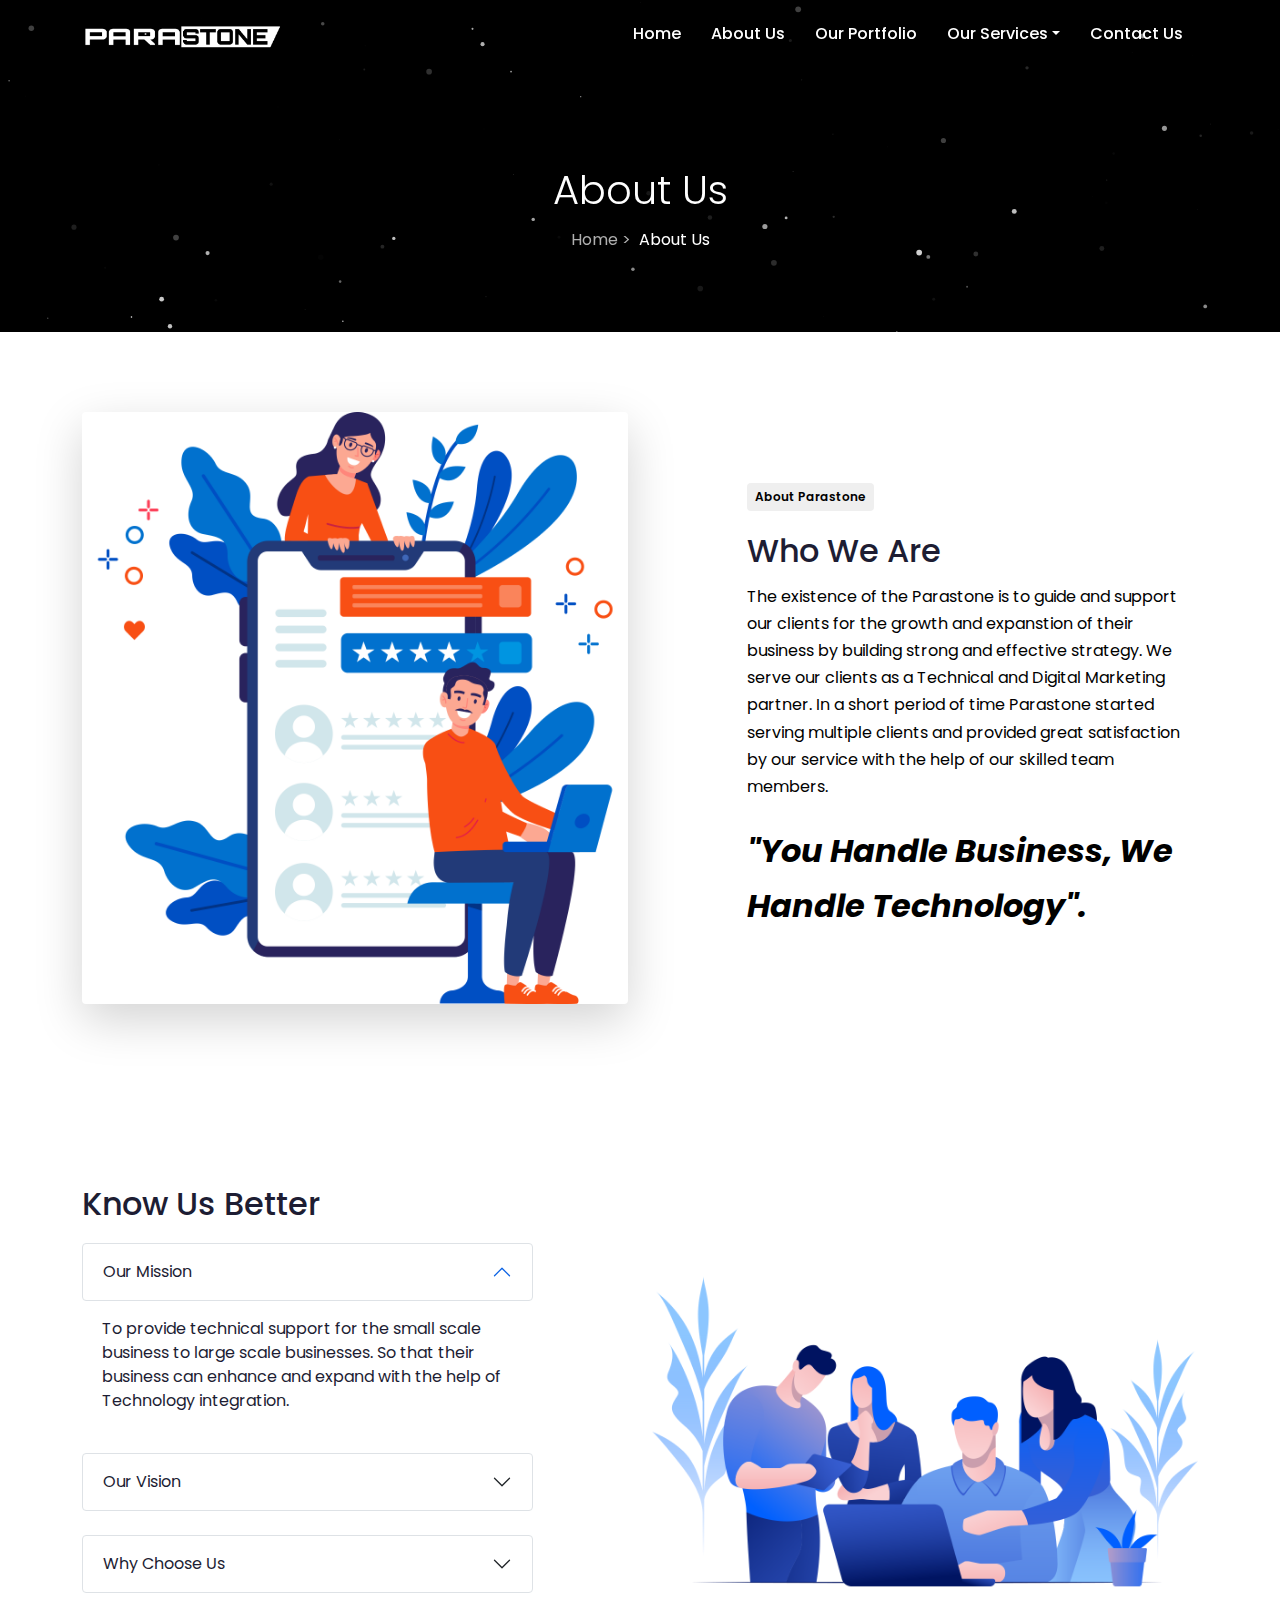
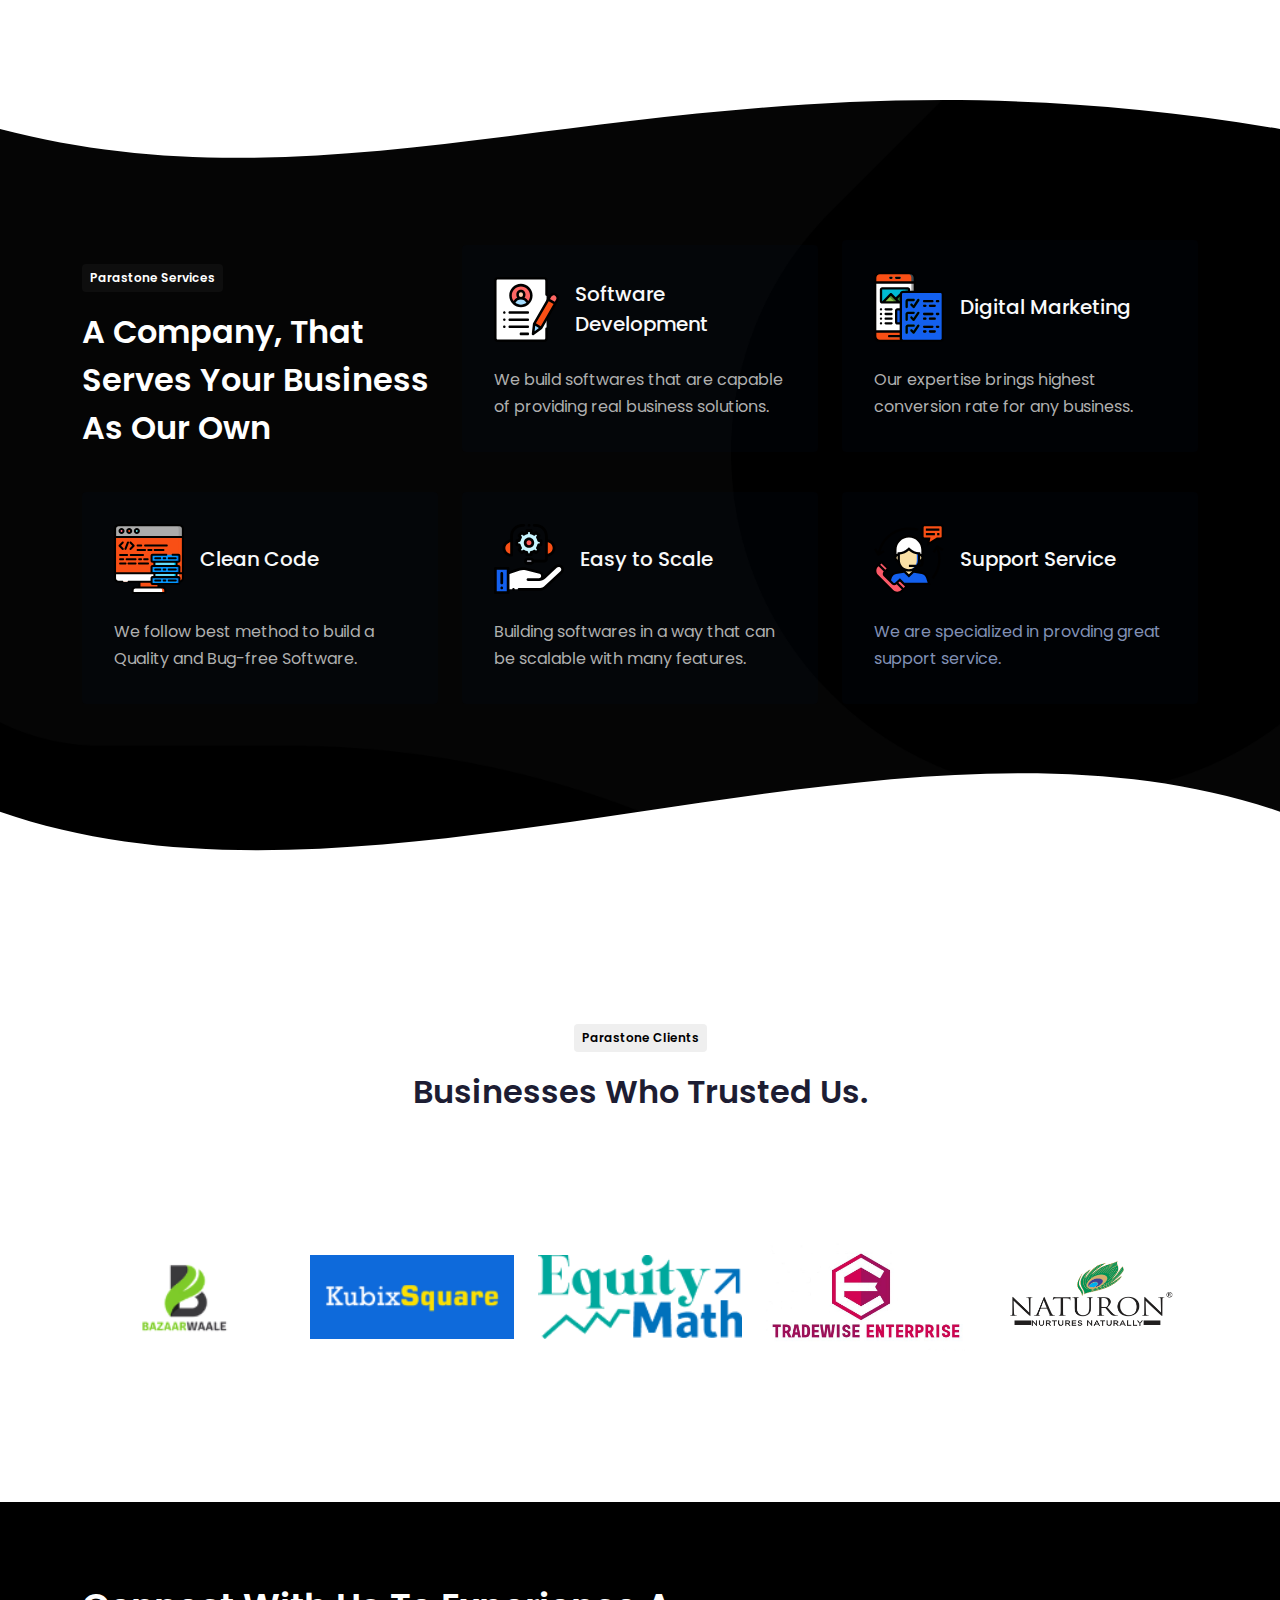
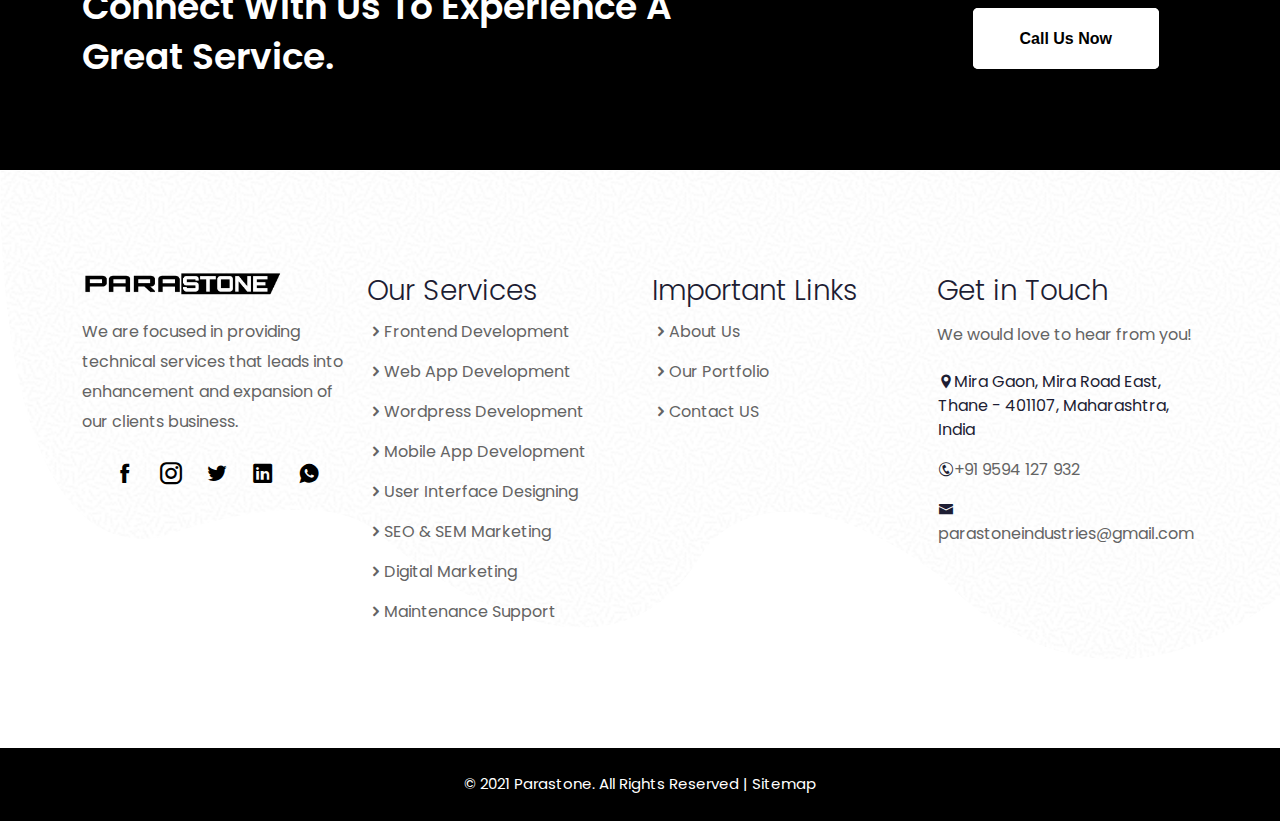
==== commit 08db6708: "Footer Here Spell Change & Sitemap Footer Change" ====
--- a/about-us.html
+++ b/about-us.html
@@ -815,7 +815,7 @@
                     <h3>Get in Touch</h3>
 
                     <div class="company-address">
-                      We would love to here from you!
+                      We would love to hear from you!
                     </div>
                     <div class="footer-list">
                       <ul>
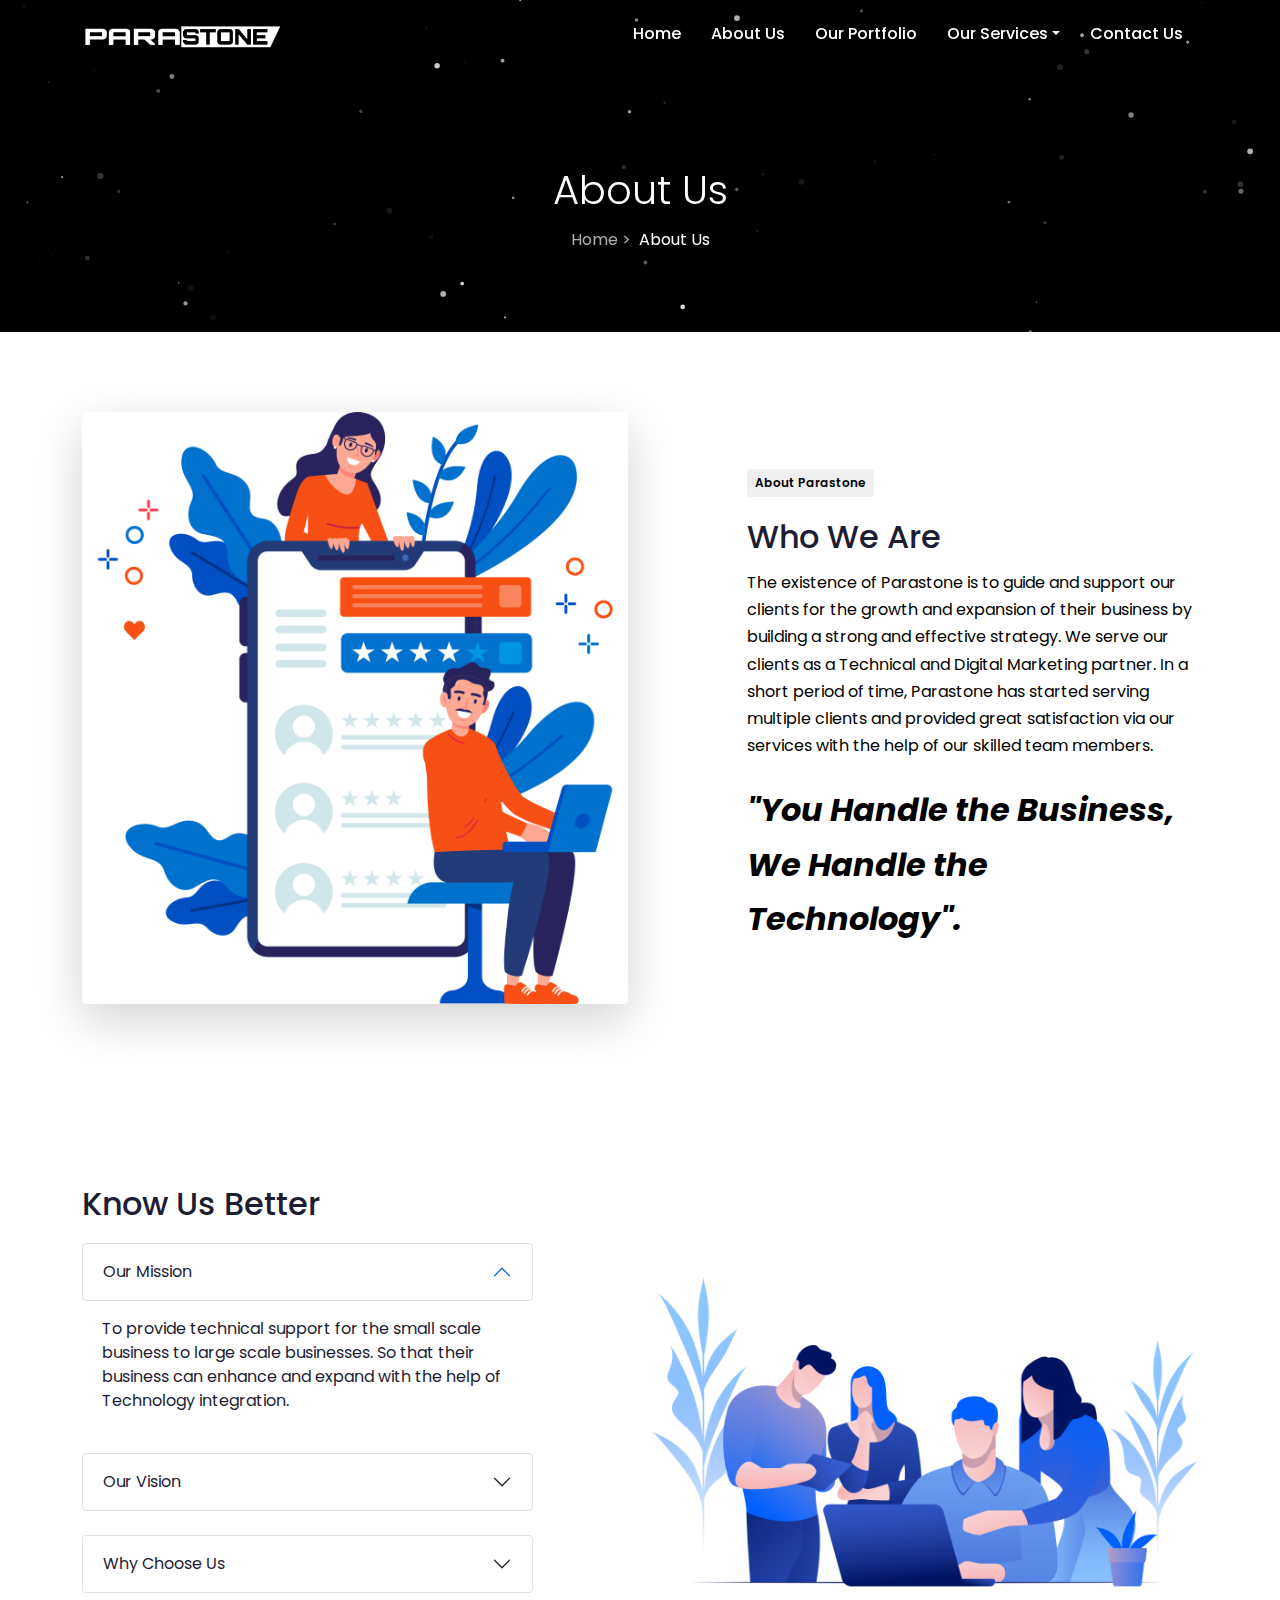
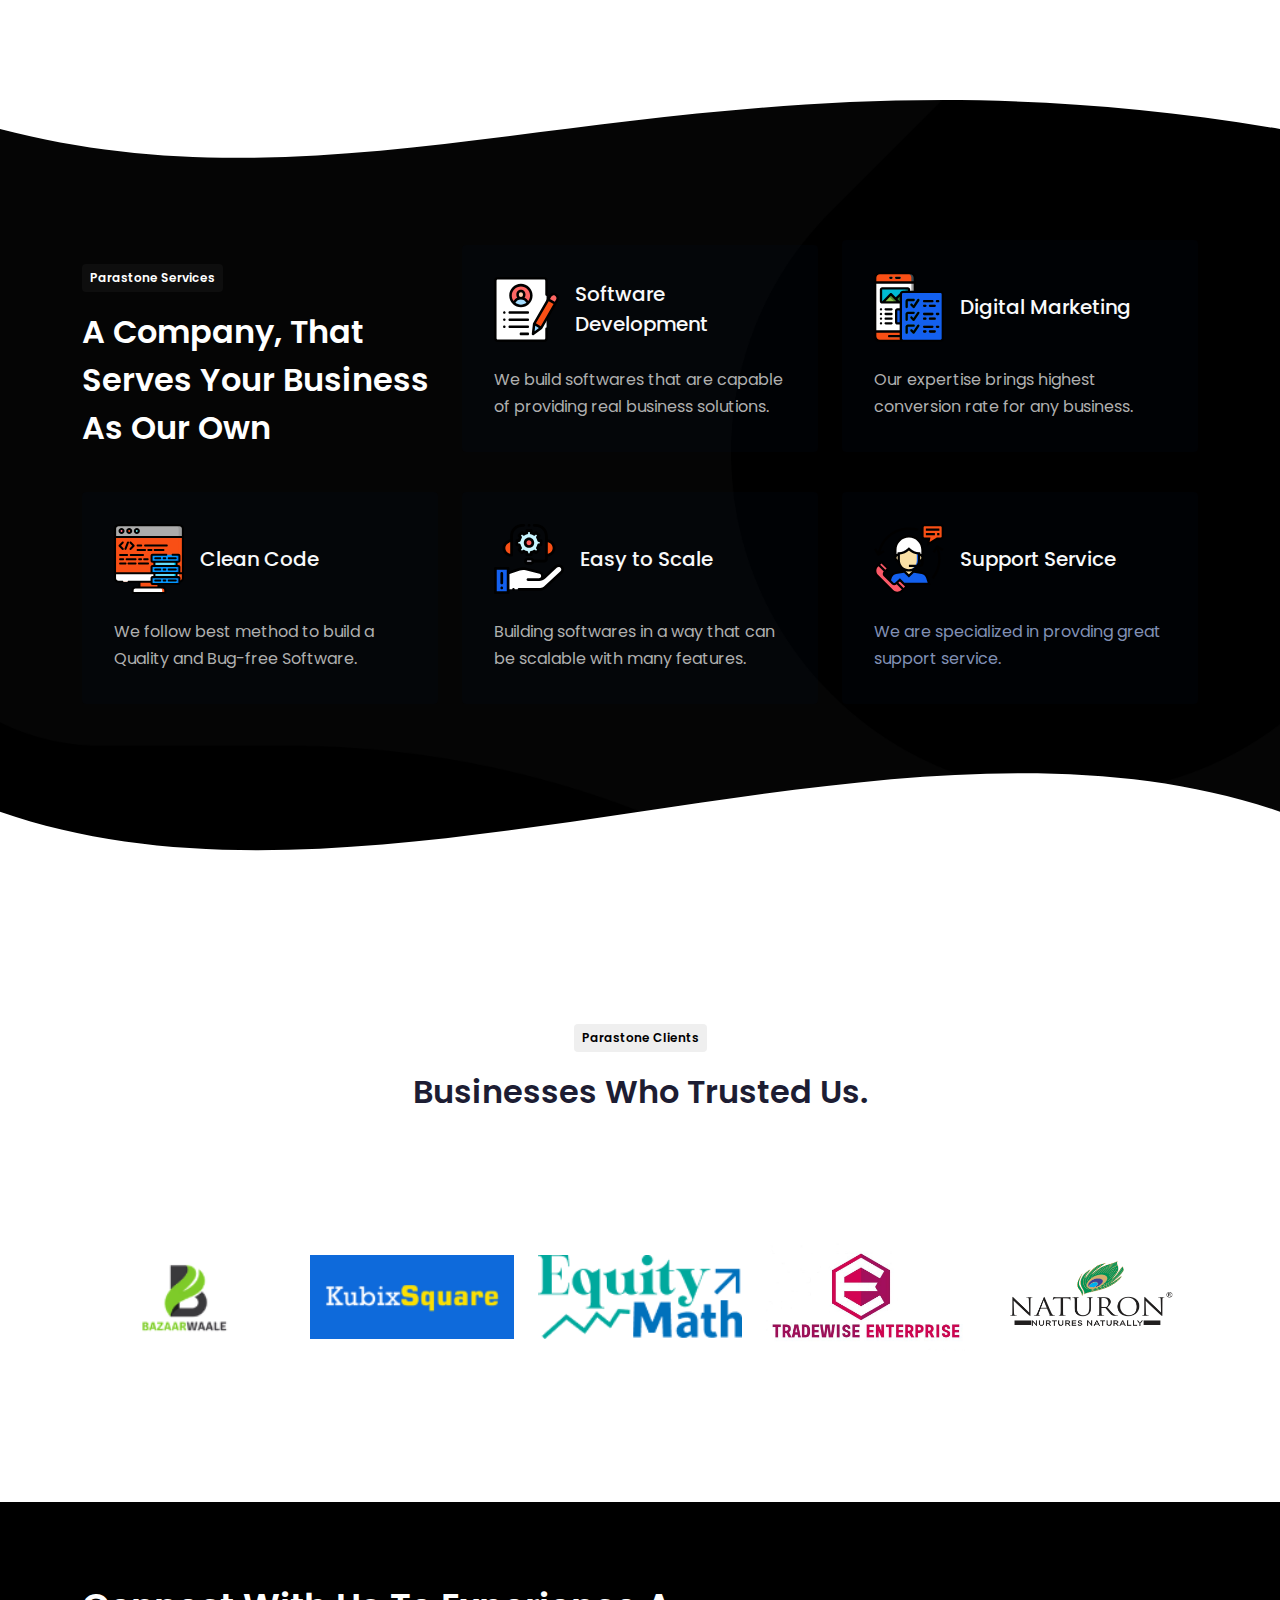
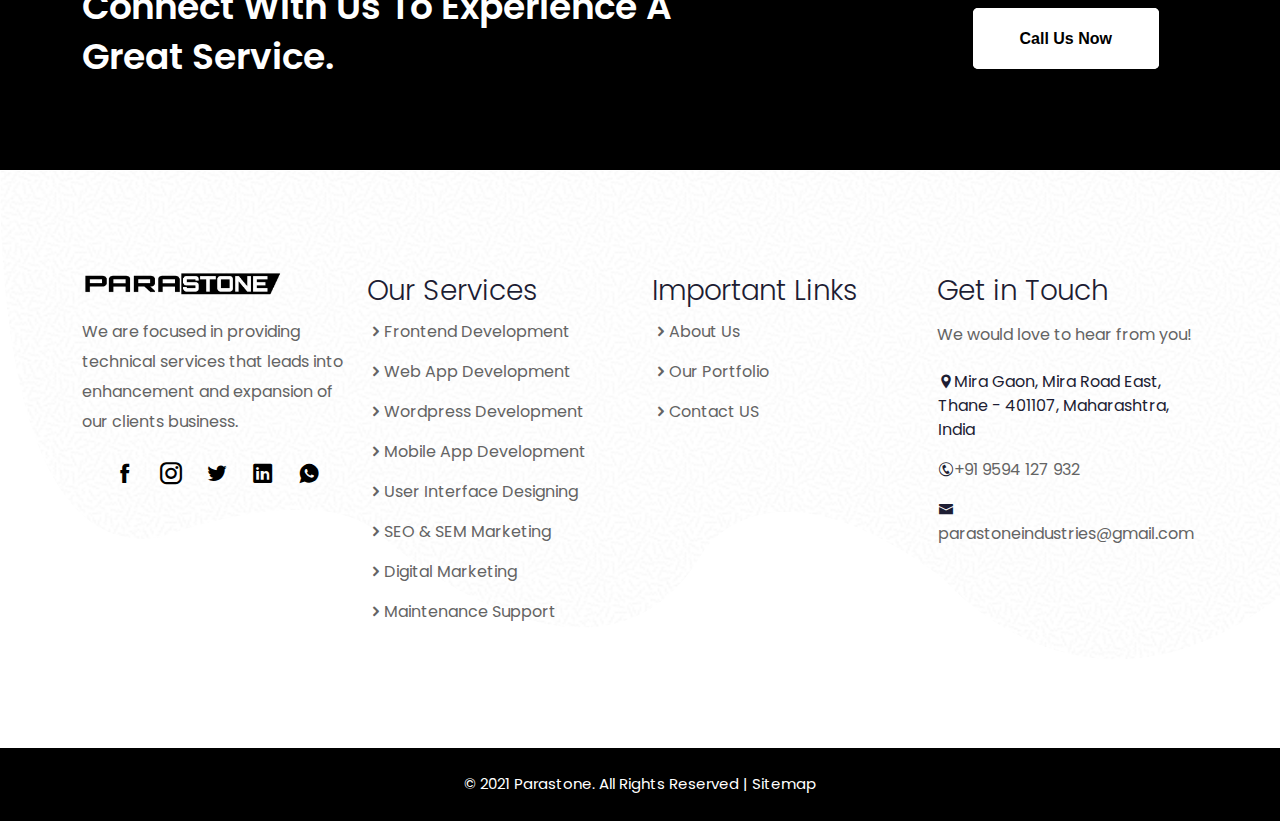
==== commit 33d5118e: "Content Grammar Correction" ====
--- a/about-us.html
+++ b/about-us.html
@@ -276,17 +276,17 @@
                   </span>
                   <h2 class="mt-3 font-w-5">Who We Are</h2>
                   <p class="mb-0 text-black">
-                    The existence of the Parastone is to guide and support our
-                    clients for the growth and expanstion of their business by
-                    building strong and effective strategy. We serve our clients
-                    as a Technical and Digital Marketing partner. In a short
-                    period of time Parastone started serving multiple clients
-                    and provided great satisfaction by our service with the help
-                    of our skilled team members.
+                    The existence of Parastone is to guide and support our
+                    clients for the growth and expansion of their business by
+                    building a strong and effective strategy. We serve our
+                    clients as a Technical and Digital Marketing partner. In a
+                    short period of time, Parastone has started serving multiple
+                    clients and provided great satisfaction via our services
+                    with the help of our skilled team members.
                   </p>
 
                   <p class="mt-4 mb-0 text-black text-custom">
-                    "You Handle Business, We Handle Technology".
+                    "You Handle the Business, We Handle the Technology".
                   </p>
                 </div>
               </div>
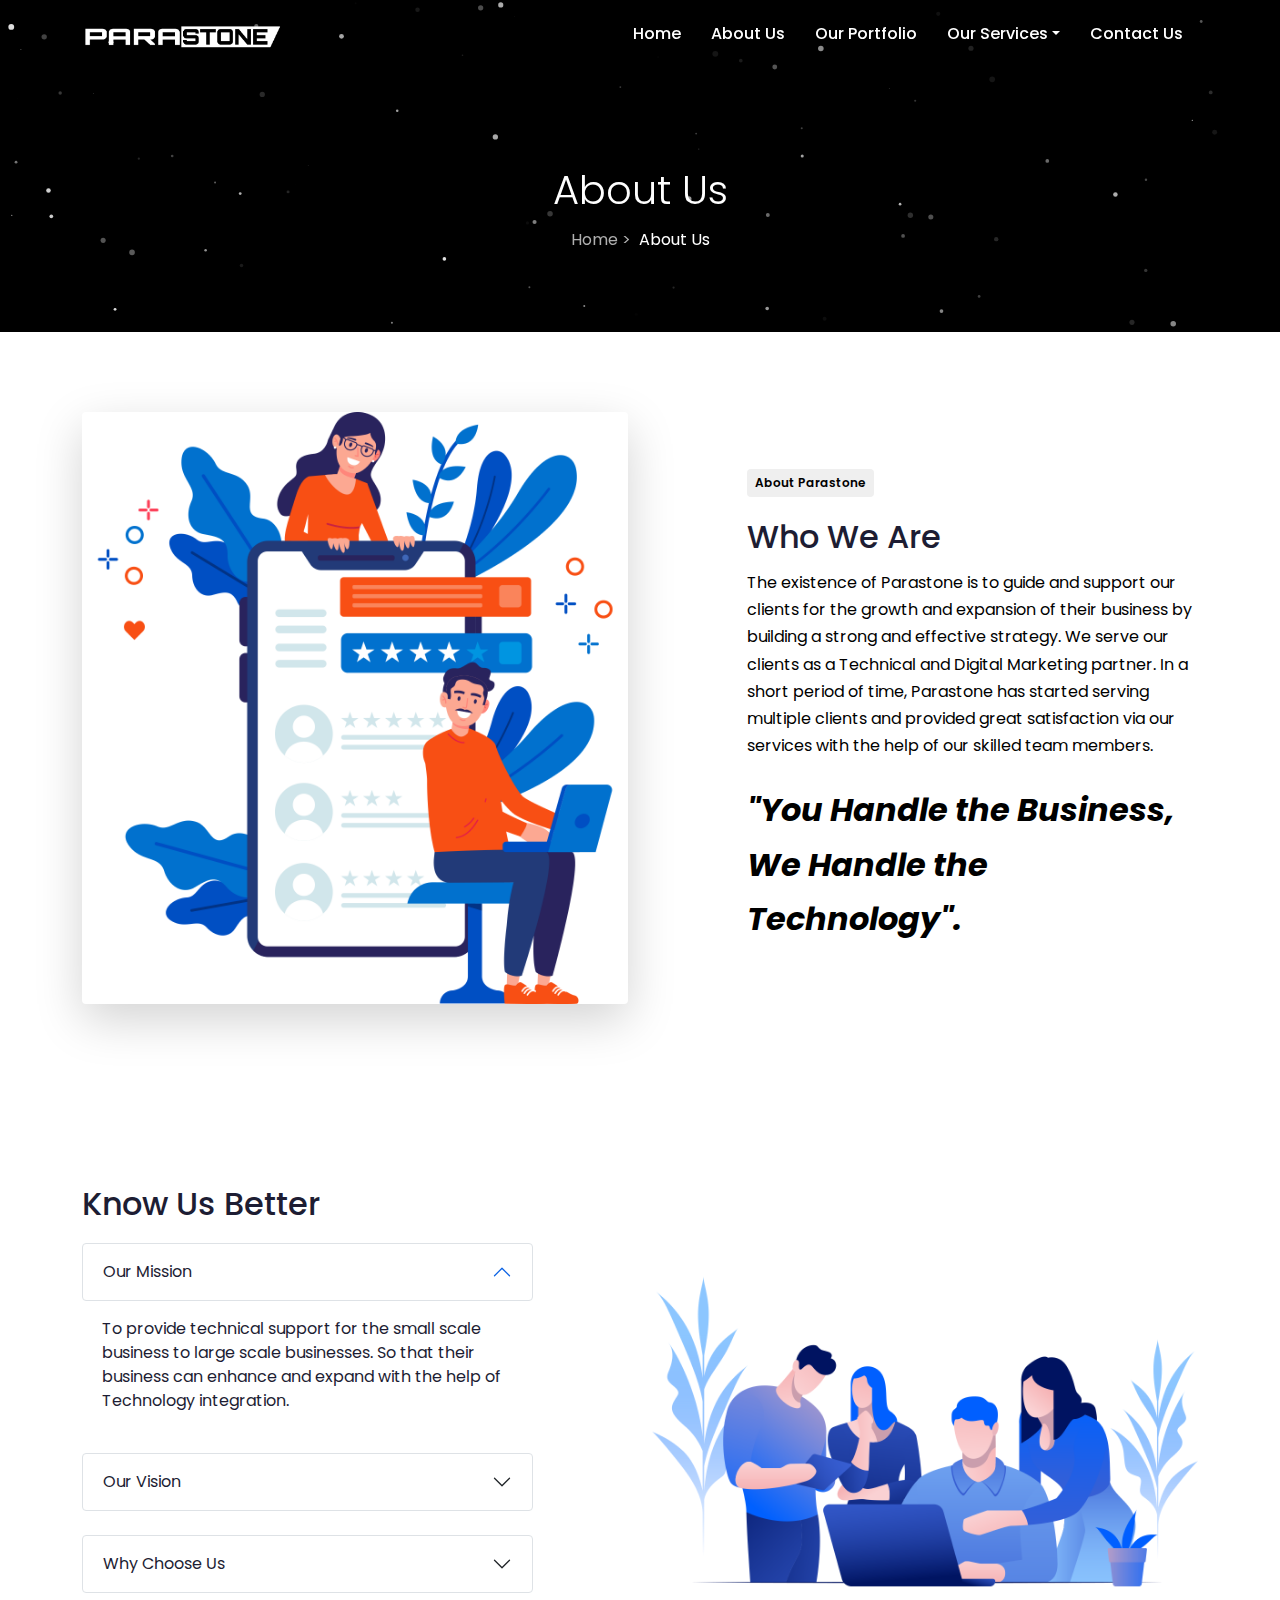
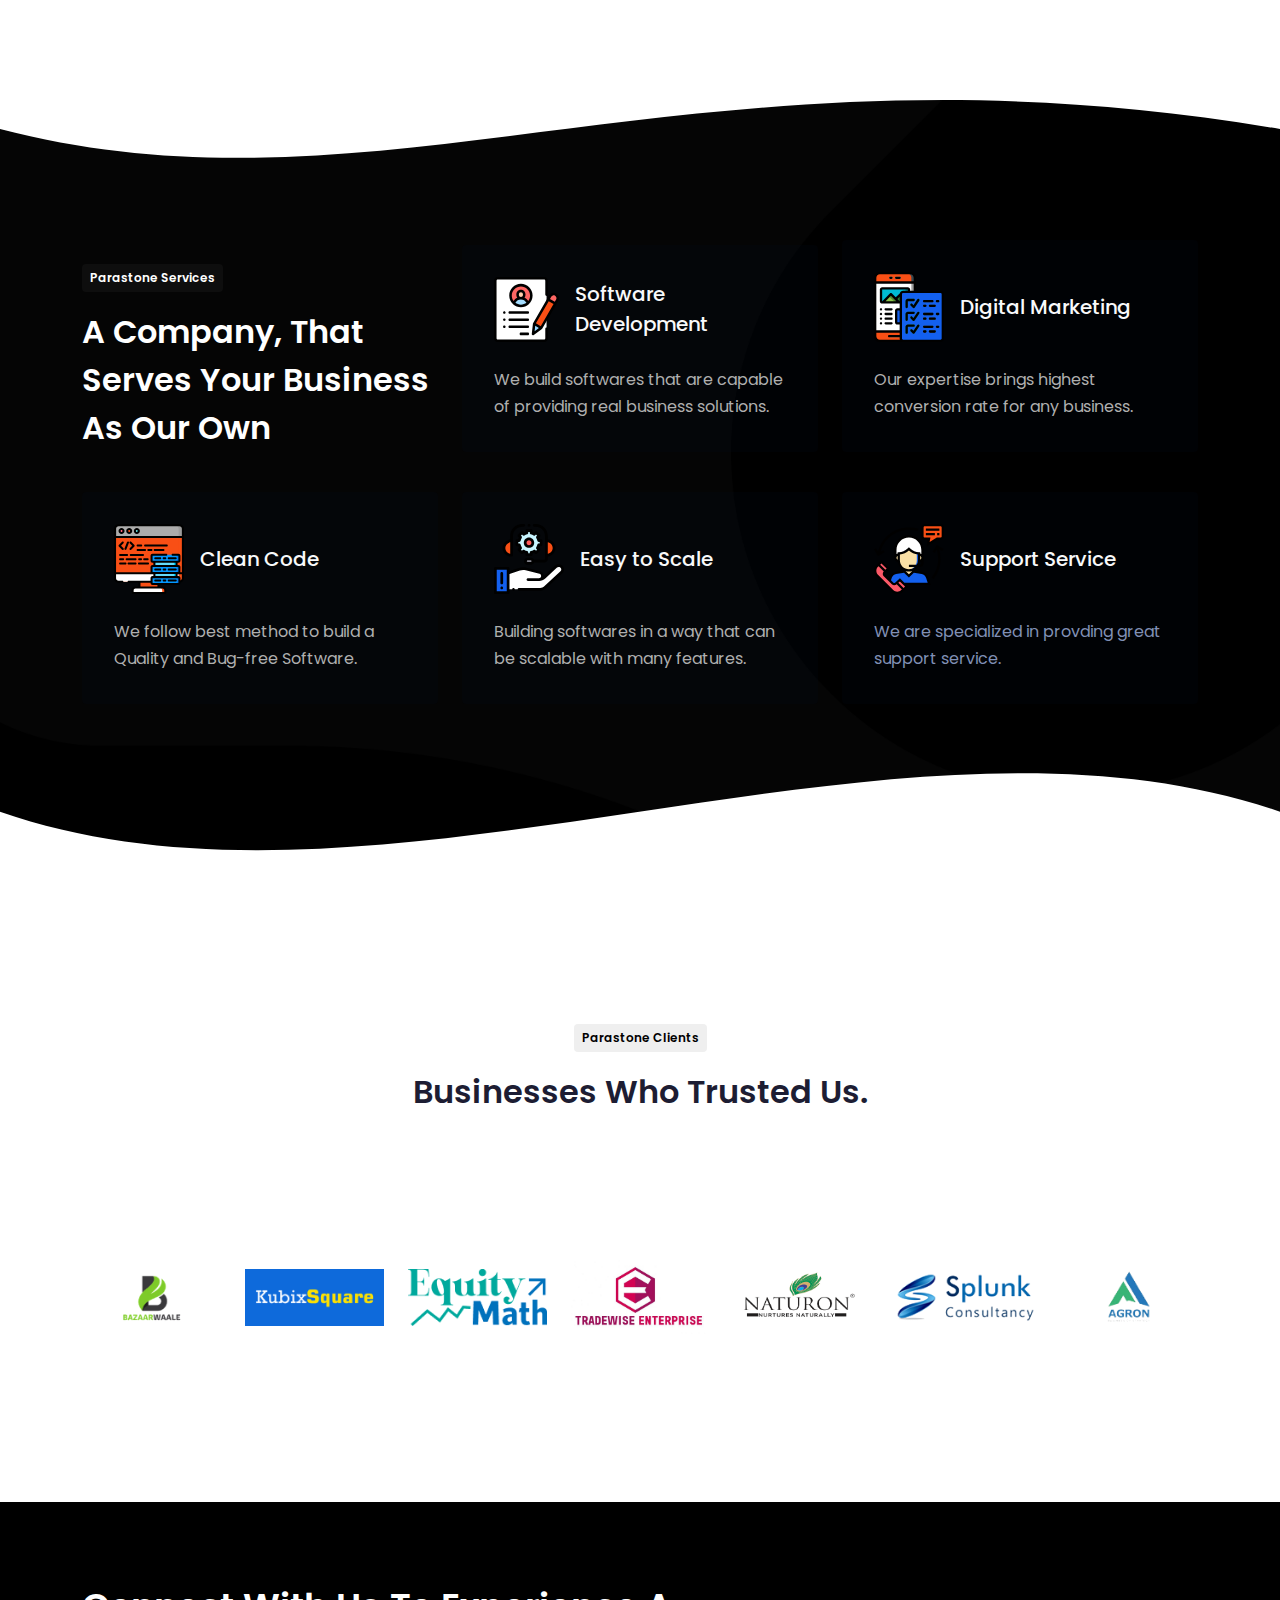
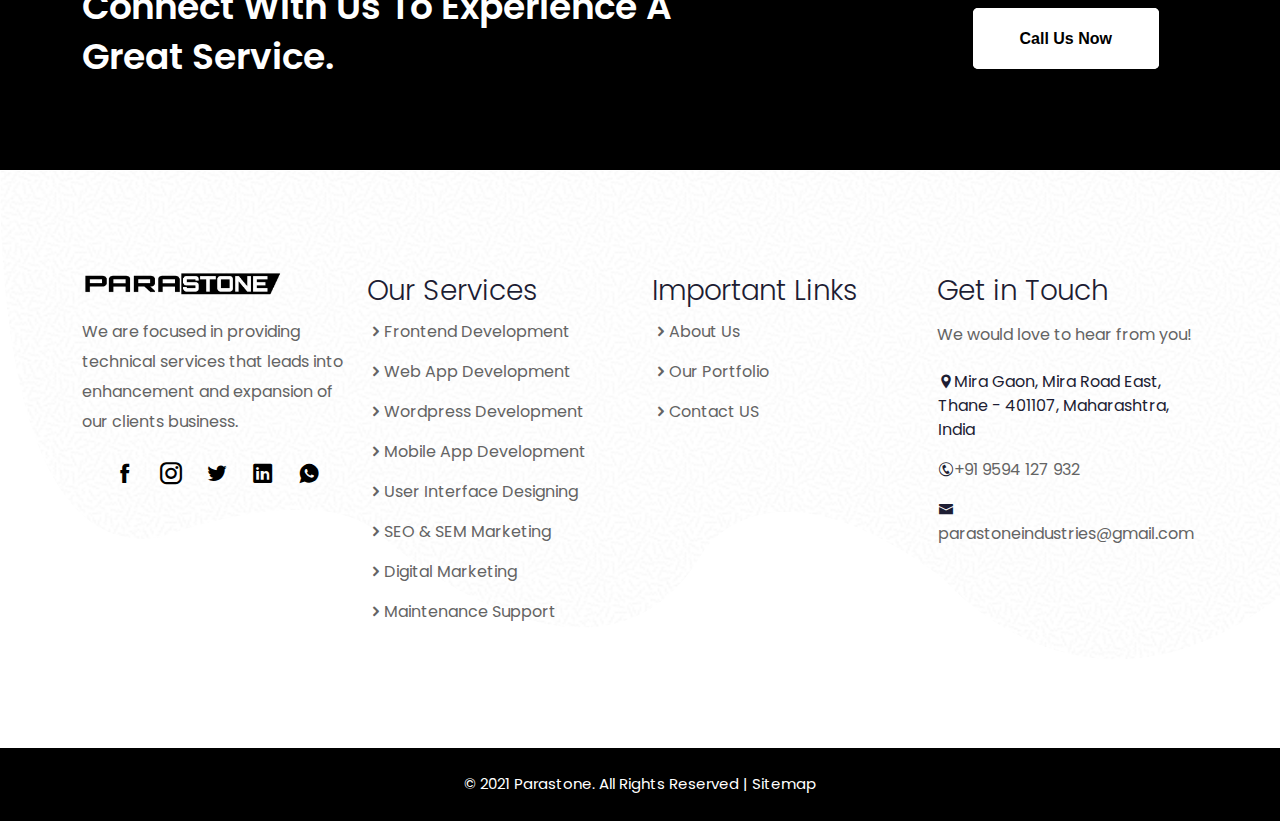
==== commit b13bfba4: "Client Addition on About Page" ====
--- a/about-us.html
+++ b/about-us.html
@@ -625,6 +625,24 @@
                   />
                 </div>
               </div>
+              <div class="col-xs-12 col-sm-12 col-md-6 col-lg col-xl">
+                <div class="clients-logo">
+                  <img
+                    class="img-fluid"
+                    src="assets/images/client/splunk.png"
+                    alt="Splunk Consultancy"
+                  />
+                </div>
+              </div>
+              <div class="col-xs-12 col-sm-12 col-md-6 col-lg col-xl">
+                <div class="clients-logo">
+                  <img
+                    class="img-fluid"
+                    src="assets/images/client/agron-client.png"
+                    alt="Agron"
+                  />
+                </div>
+              </div>
             </div>
           </div>
         </section>
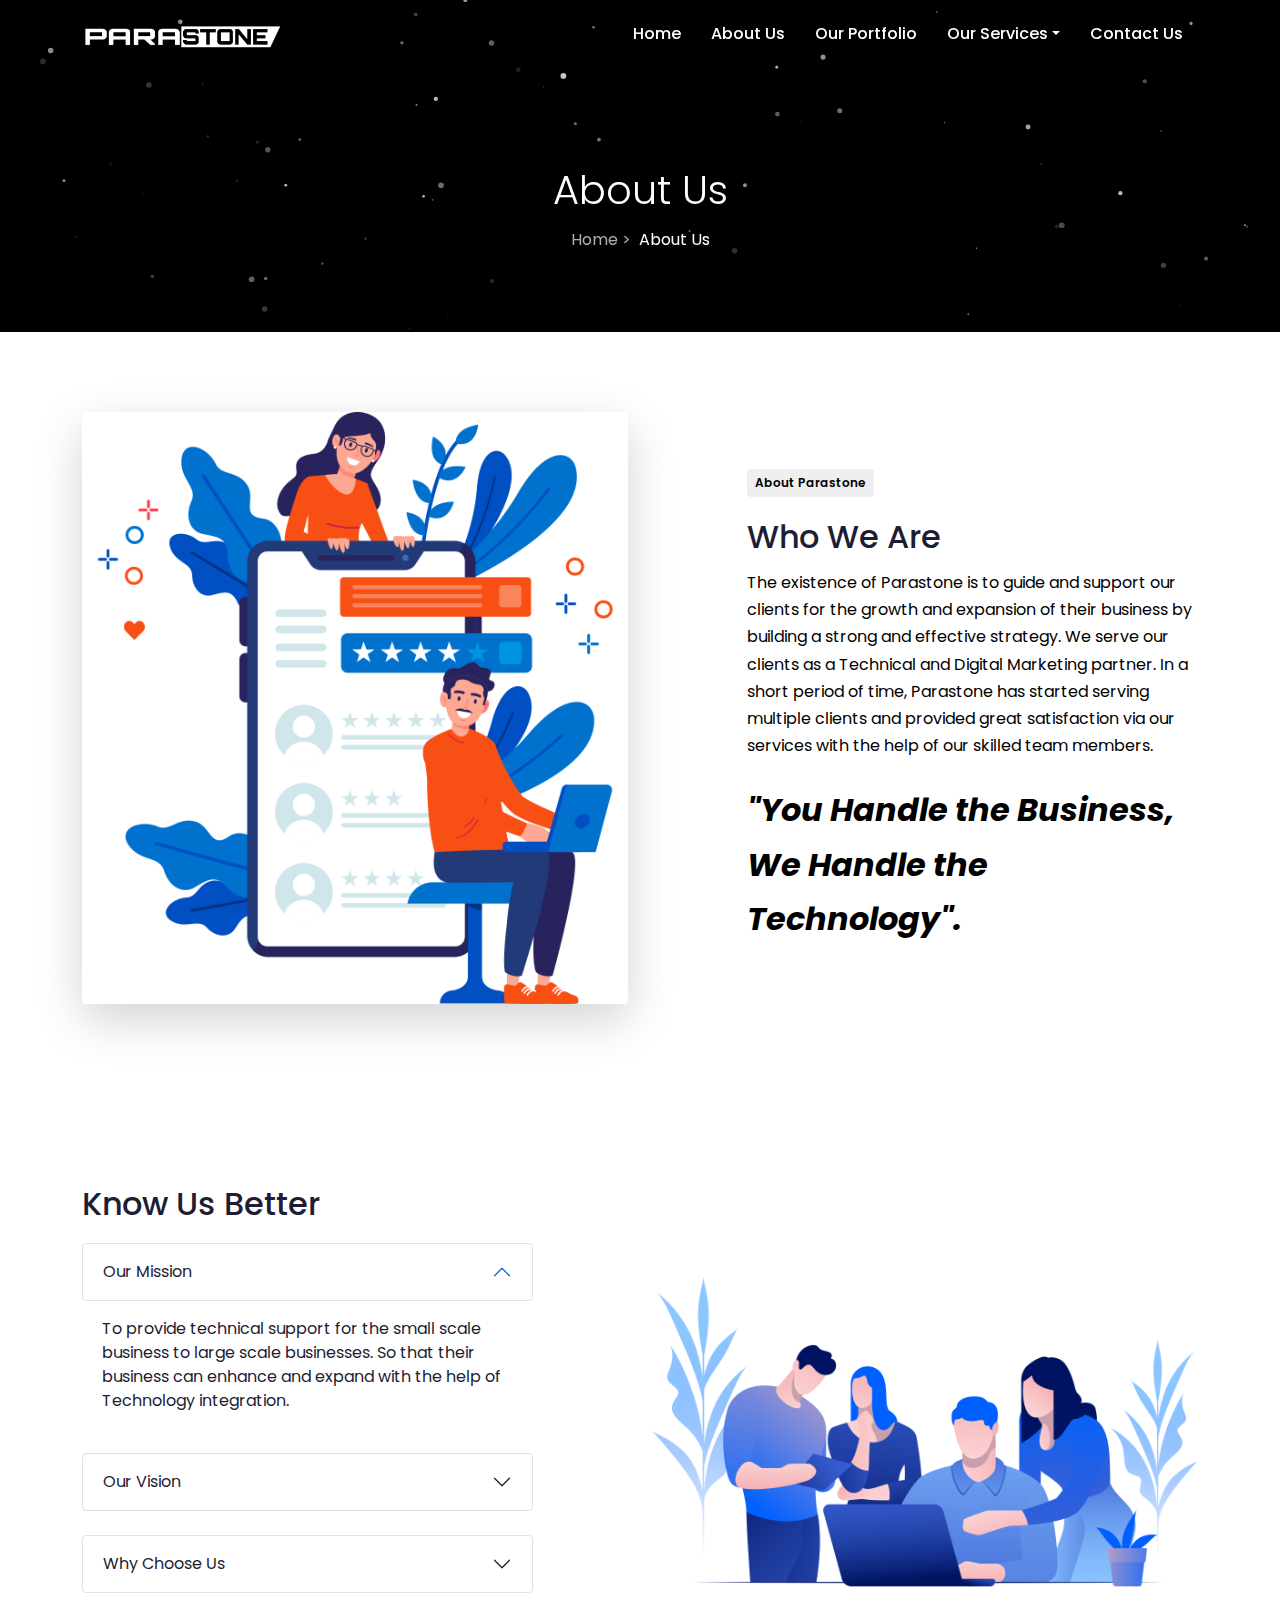
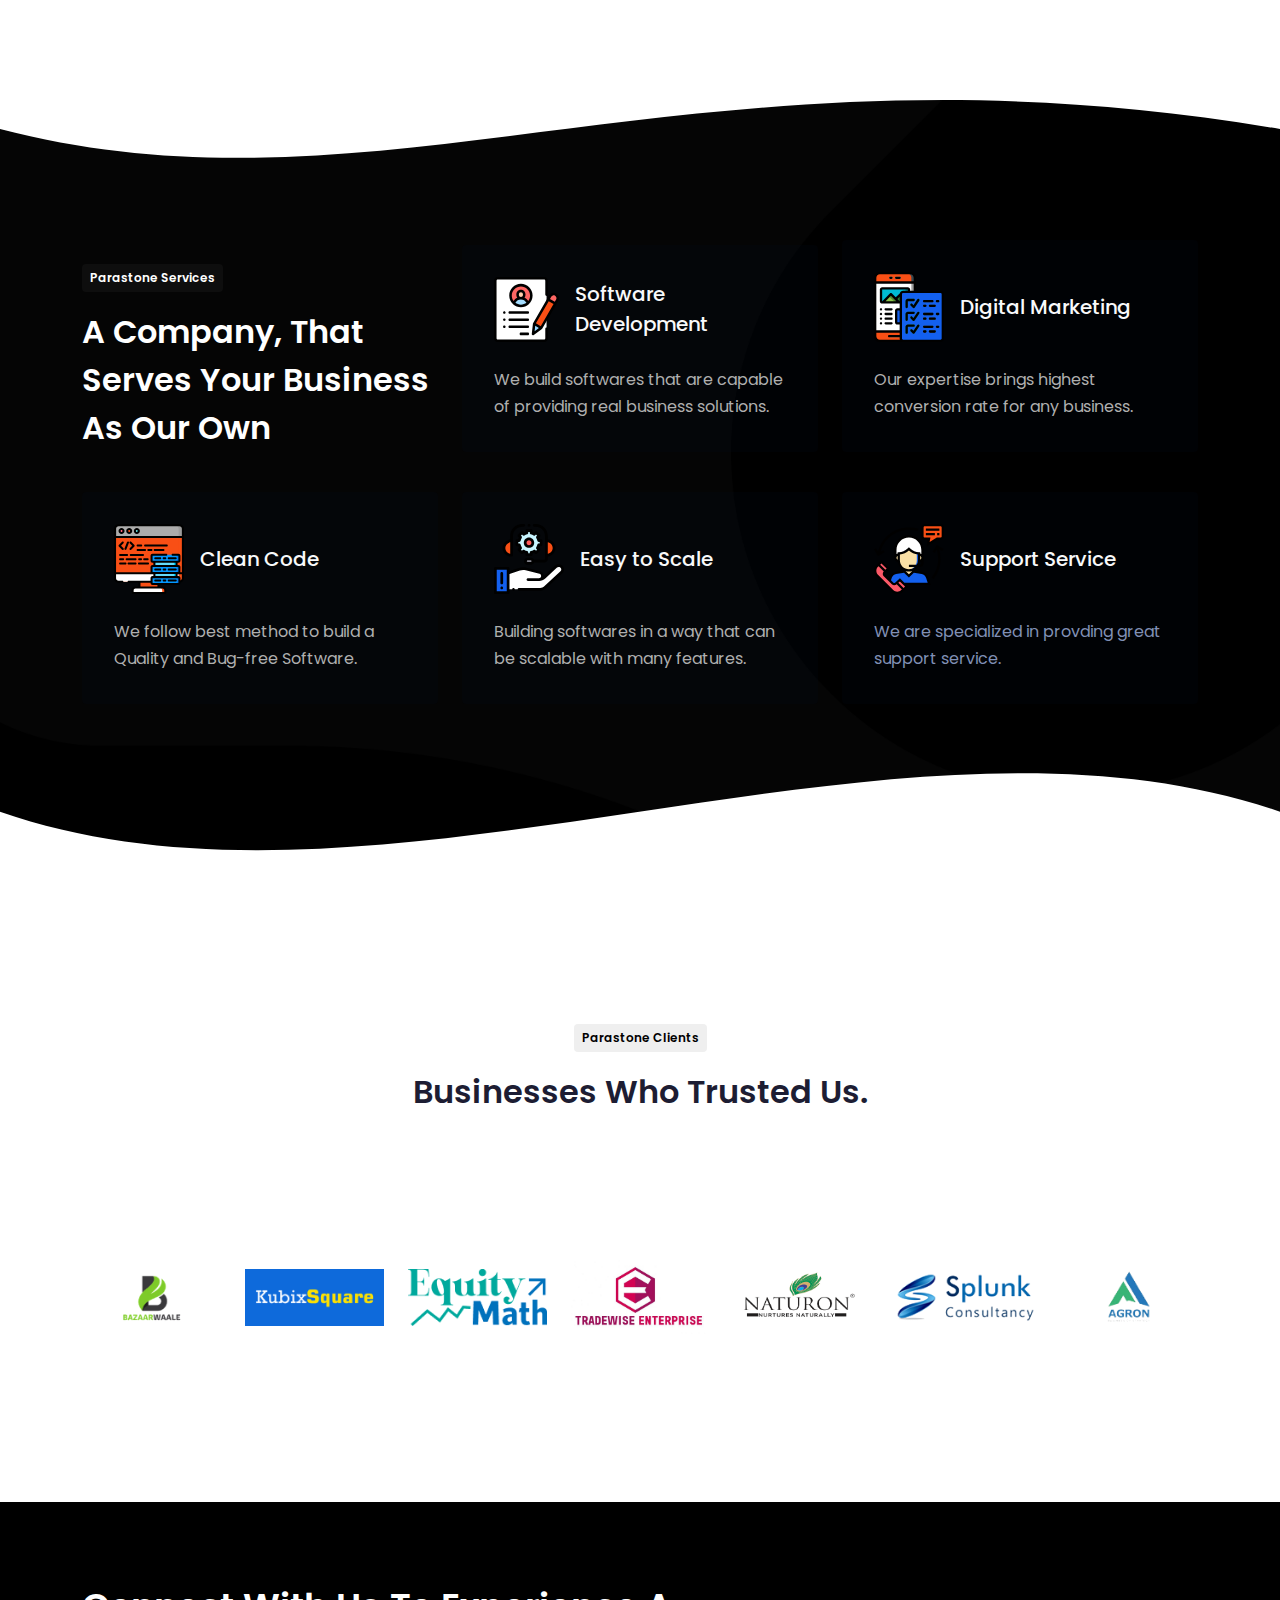
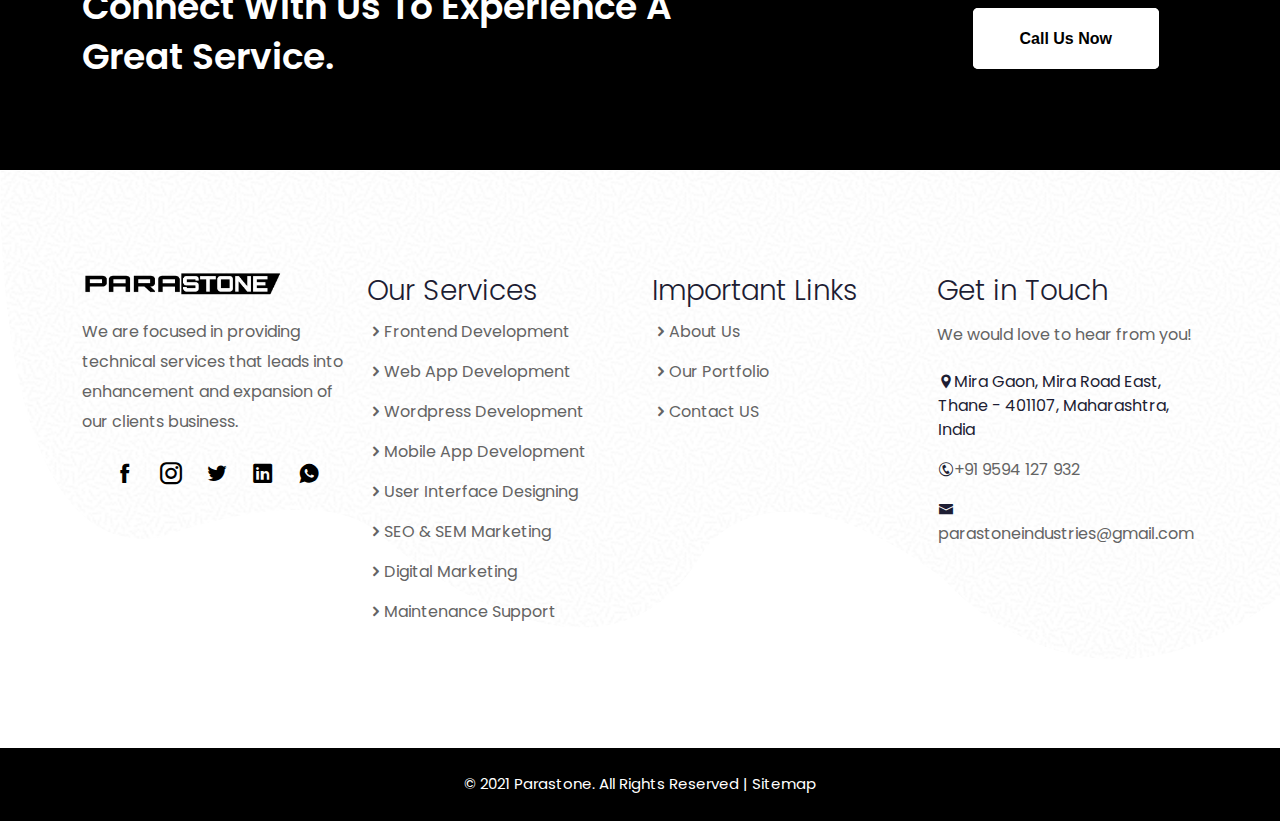
==== commit 45643afa: "LinkedIn URL Addition in Footer" ====
--- a/about-us.html
+++ b/about-us.html
@@ -724,7 +724,7 @@
                     </li>
 
                     <li>
-                      <a href="#" target="_blank"
+                      <a href="https://www.linkedin.com/company/parastone-in/" target="_blank"
                         ><i class="icofont-linkedin"></i
                       ></a>
                     </li>
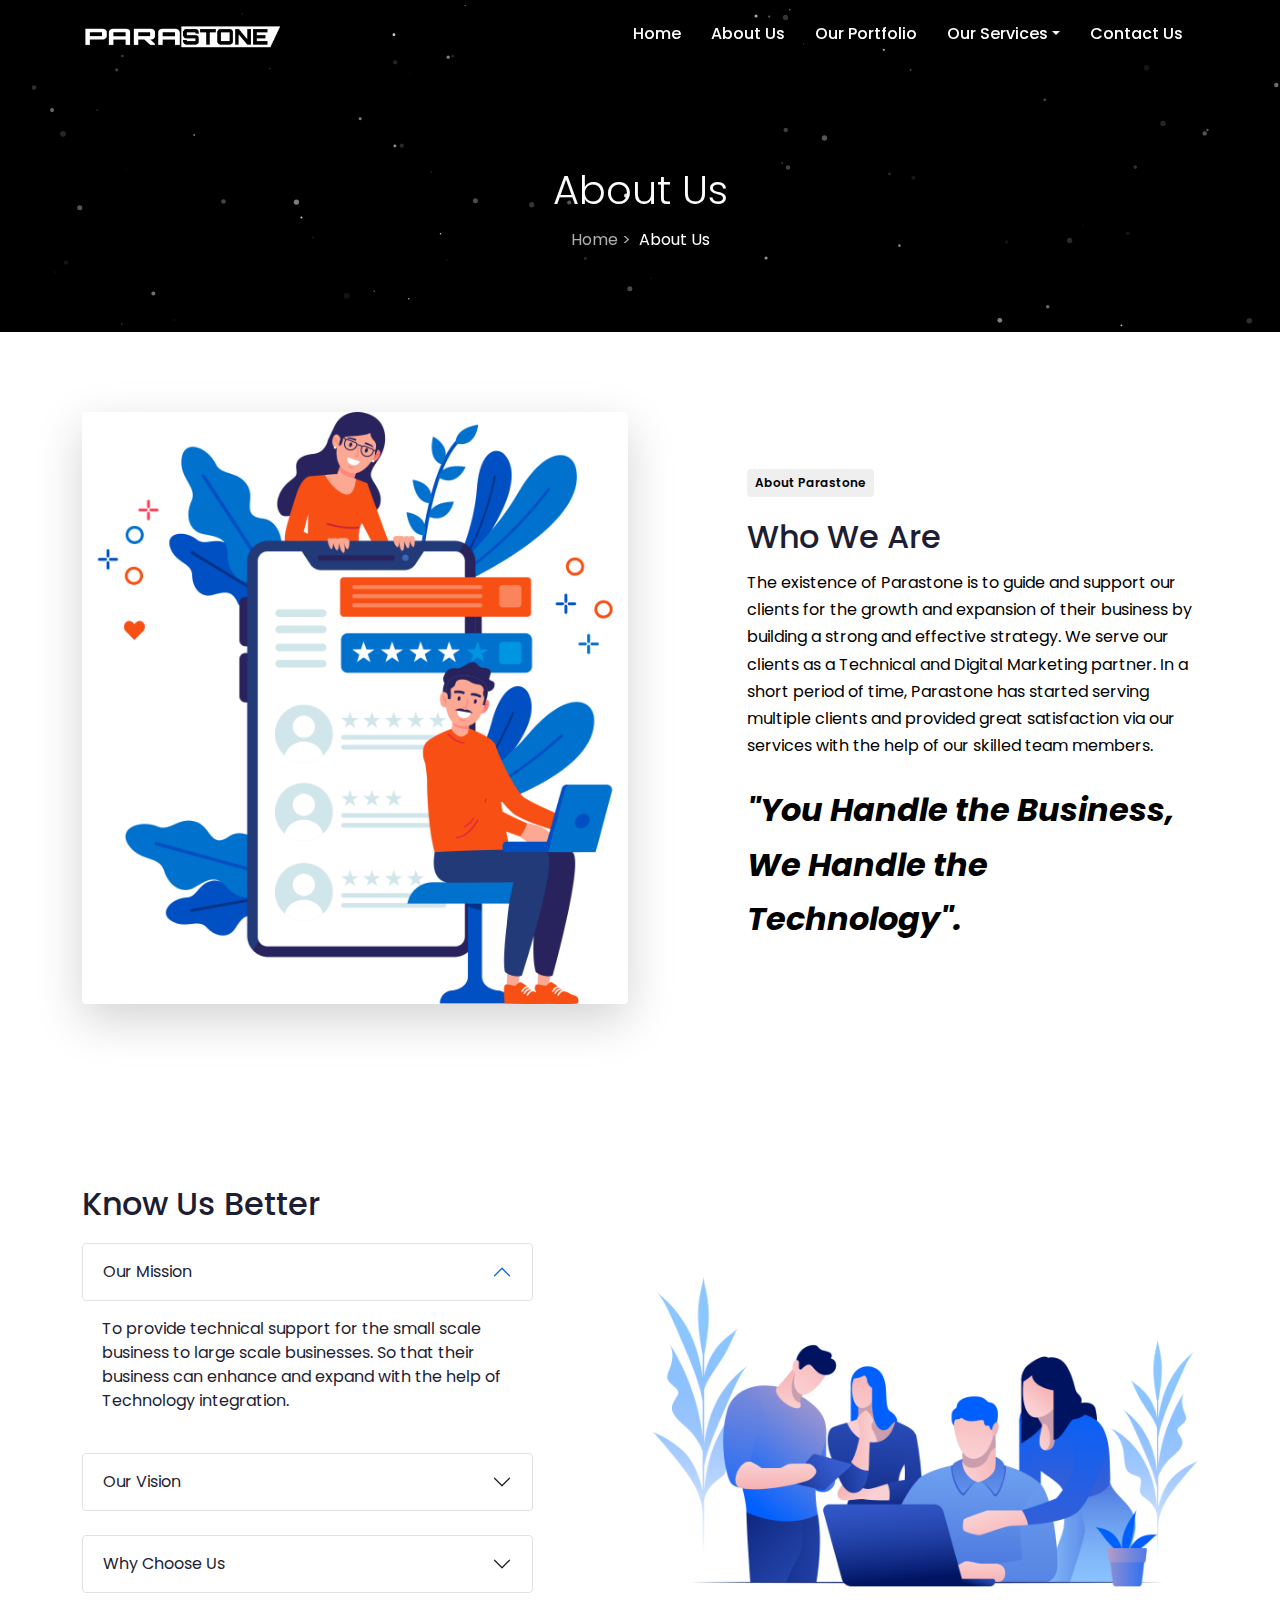
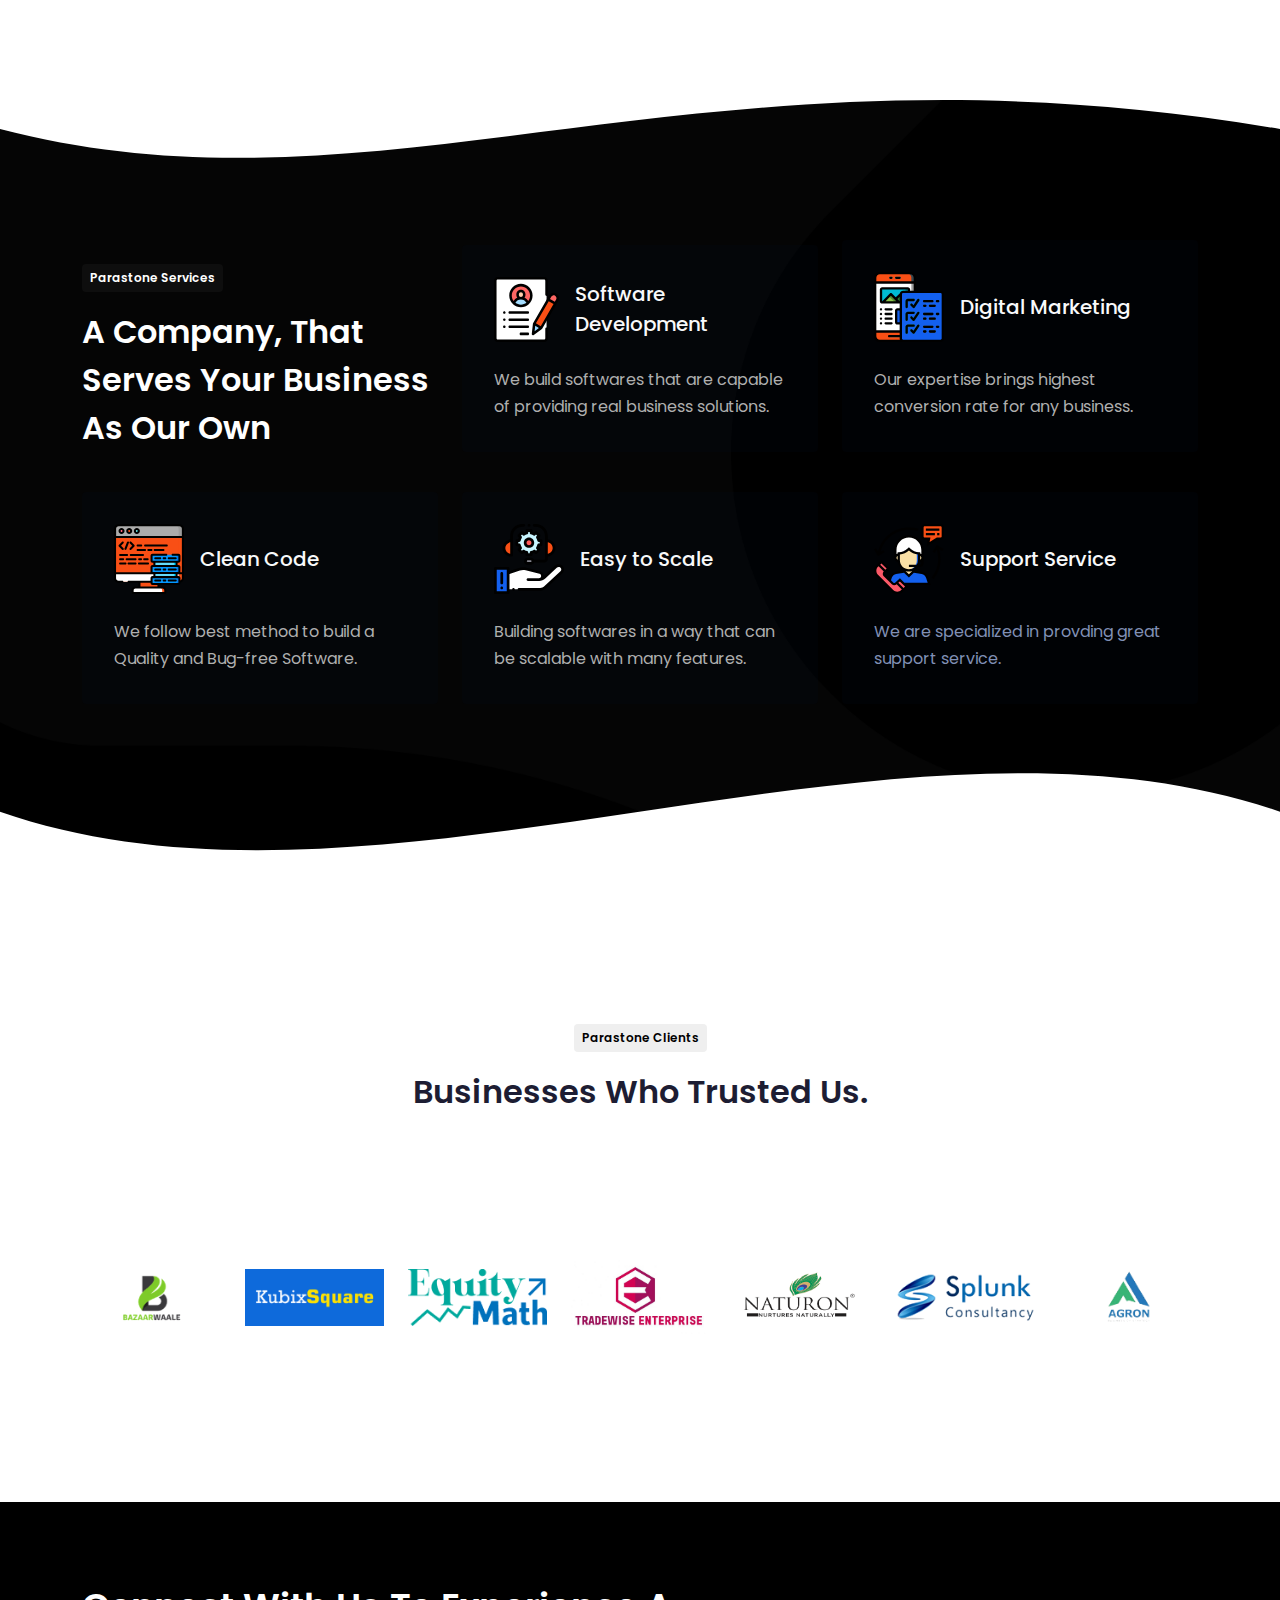
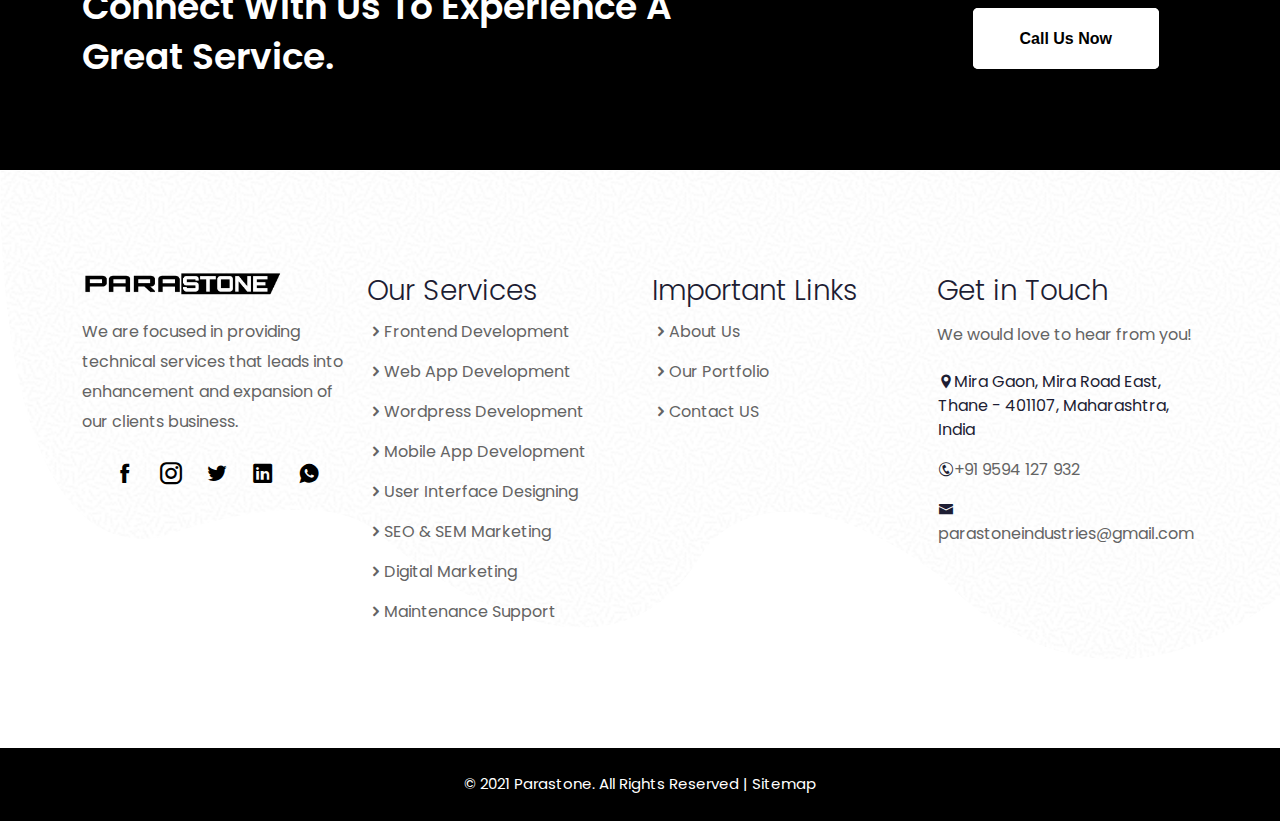
==== commit c994cf9a: "GA Integration" ====
--- a/about-us.html
+++ b/about-us.html
@@ -71,6 +71,16 @@
     <link href="assets/css/theme.min.css" rel="stylesheet" />
 
     <!-- inject css end -->
+    
+    <!-- Global site tag (gtag.js) - Google Analytics -->
+<script async src="https://www.googletagmanager.com/gtag/js?id=G-KF0XZGR8ZC"></script>
+<script>
+  window.dataLayer = window.dataLayer || [];
+  function gtag(){dataLayer.push(arguments);}
+  gtag('js', new Date());
+
+  gtag('config', 'G-KF0XZGR8ZC');
+</script>
   </head>
 
   <body>
